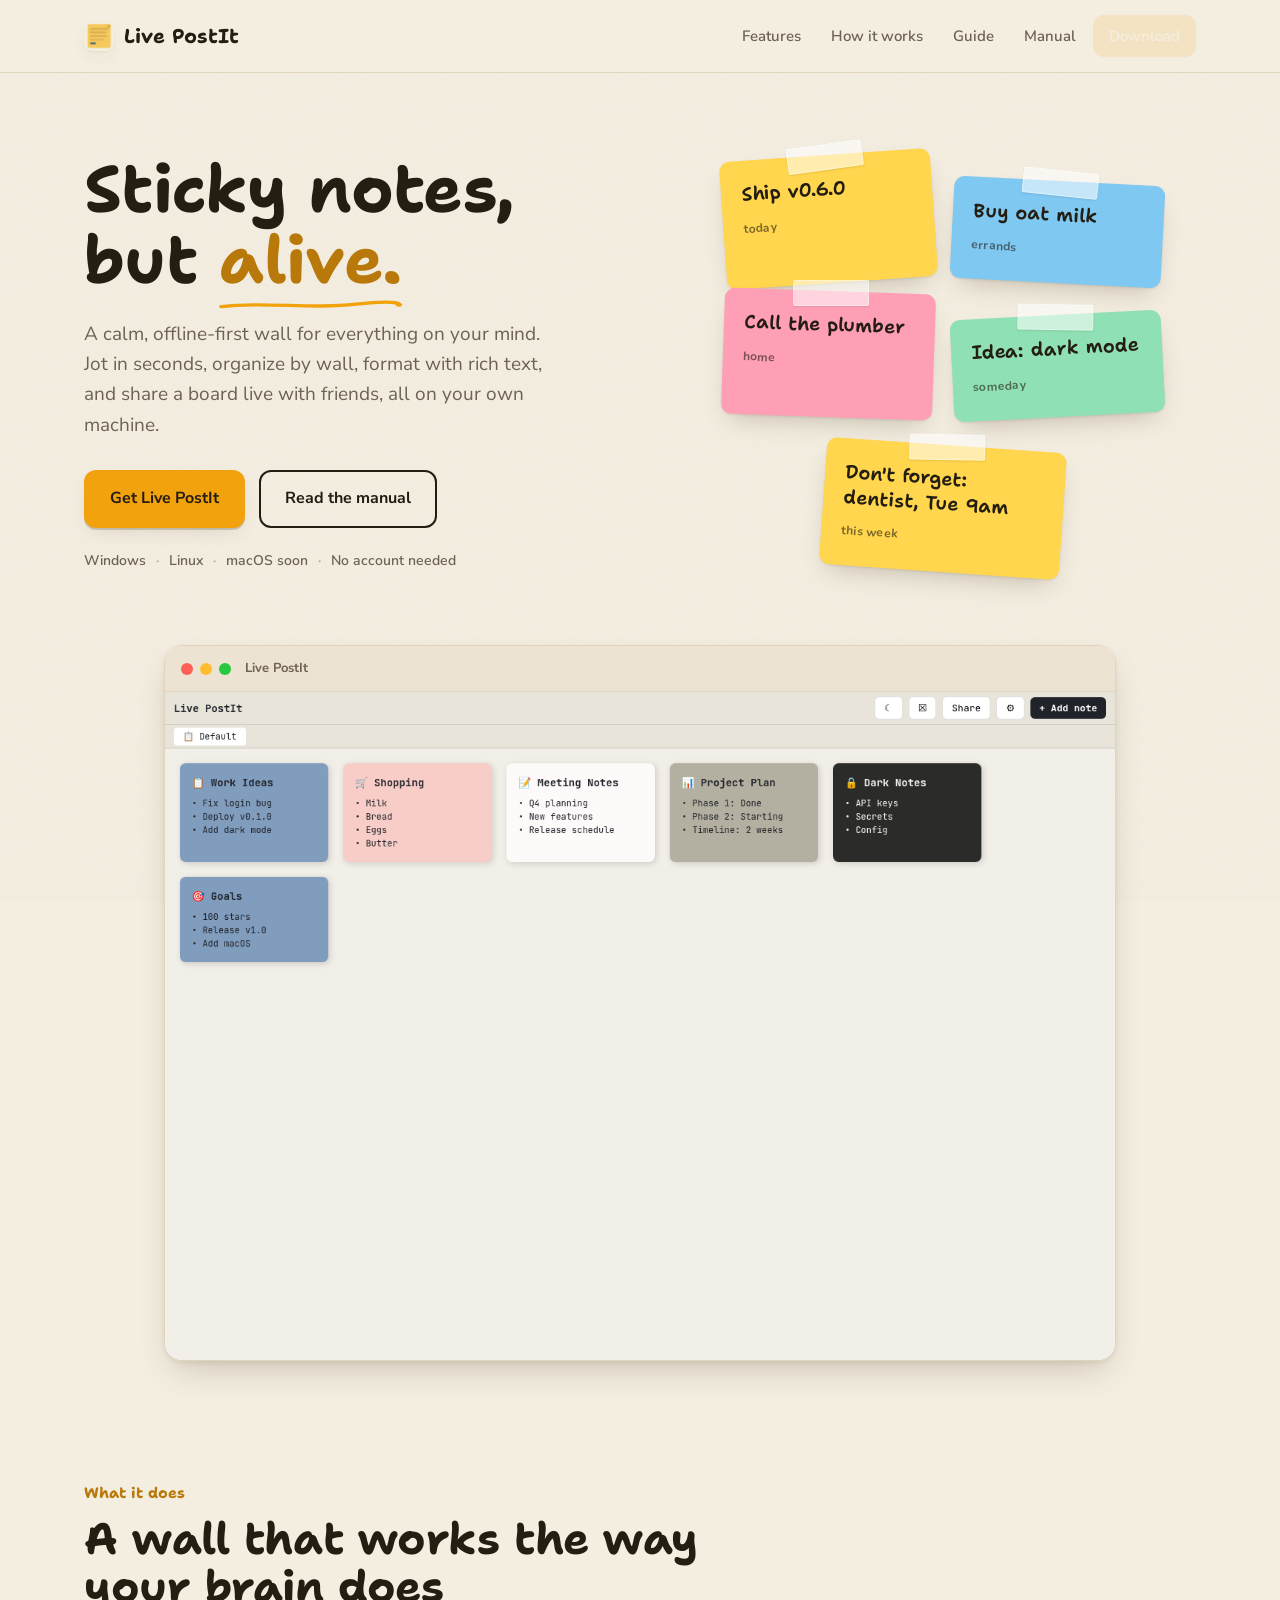
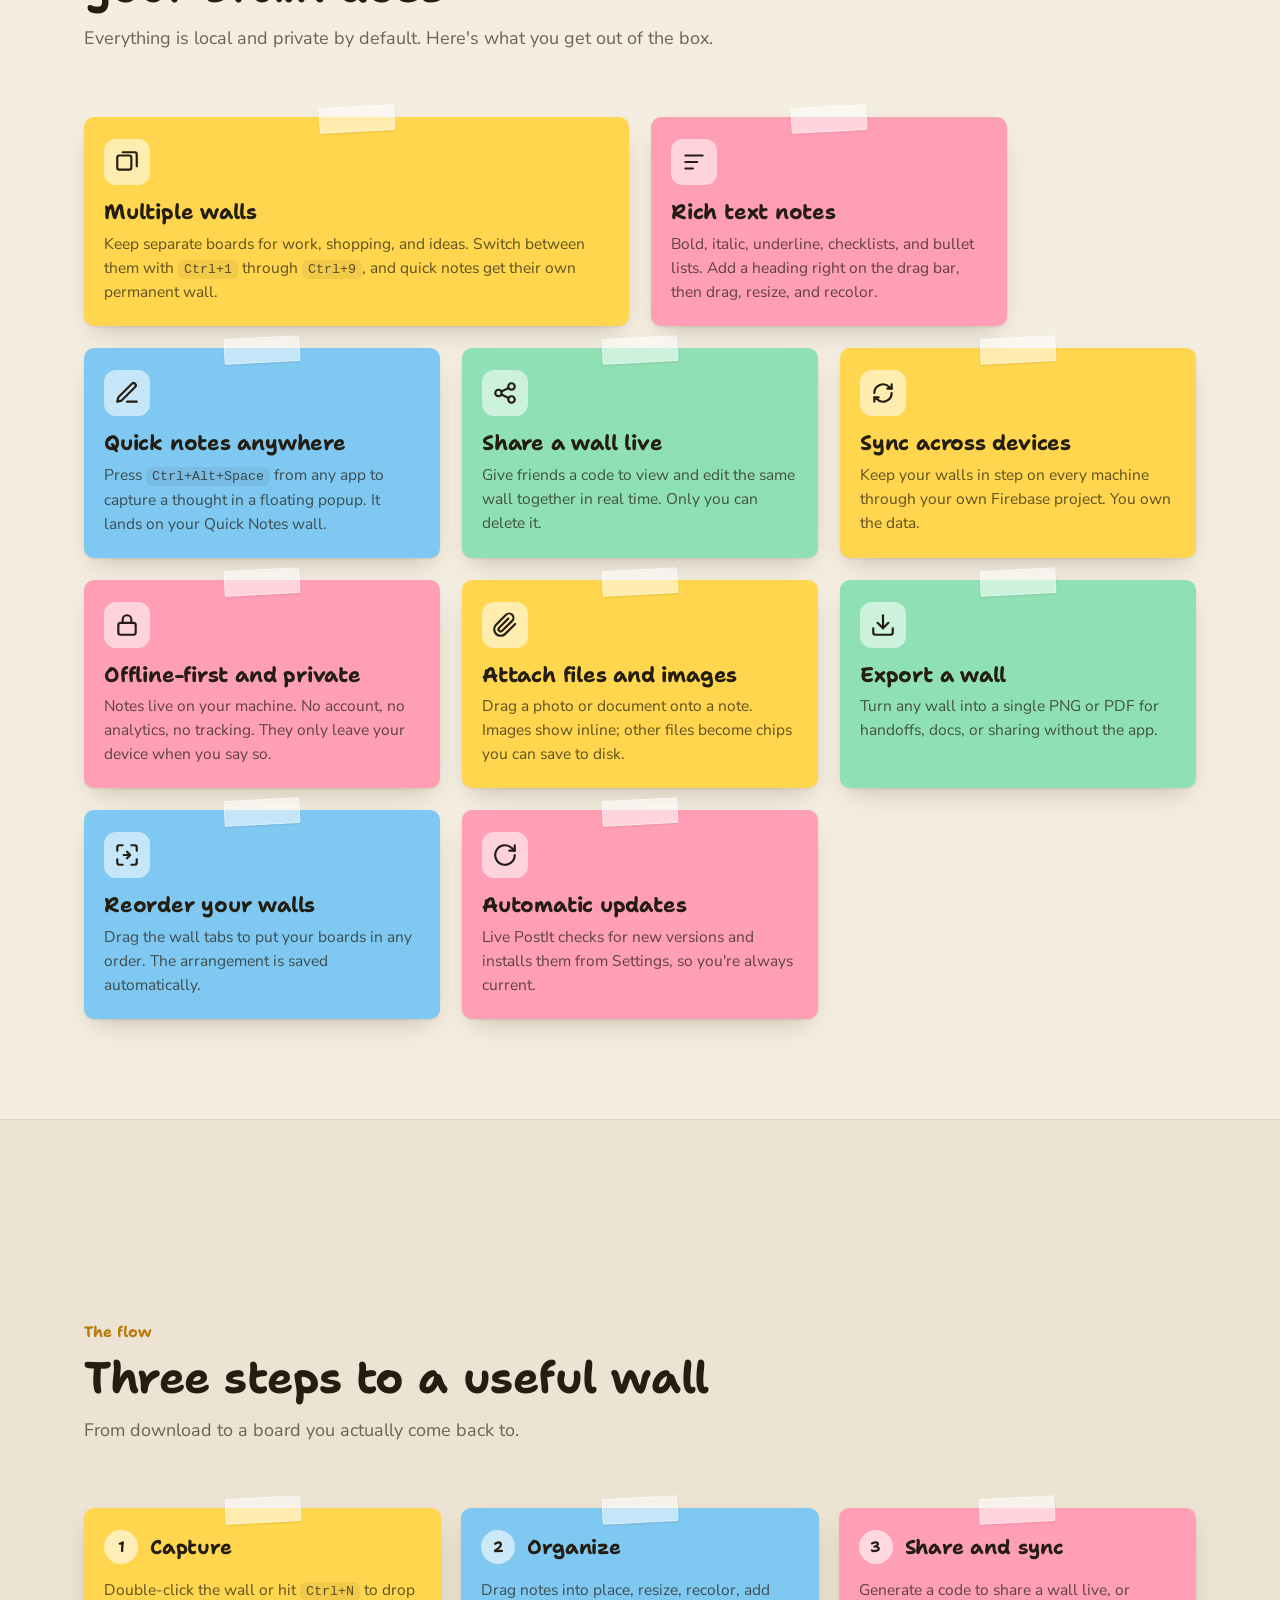
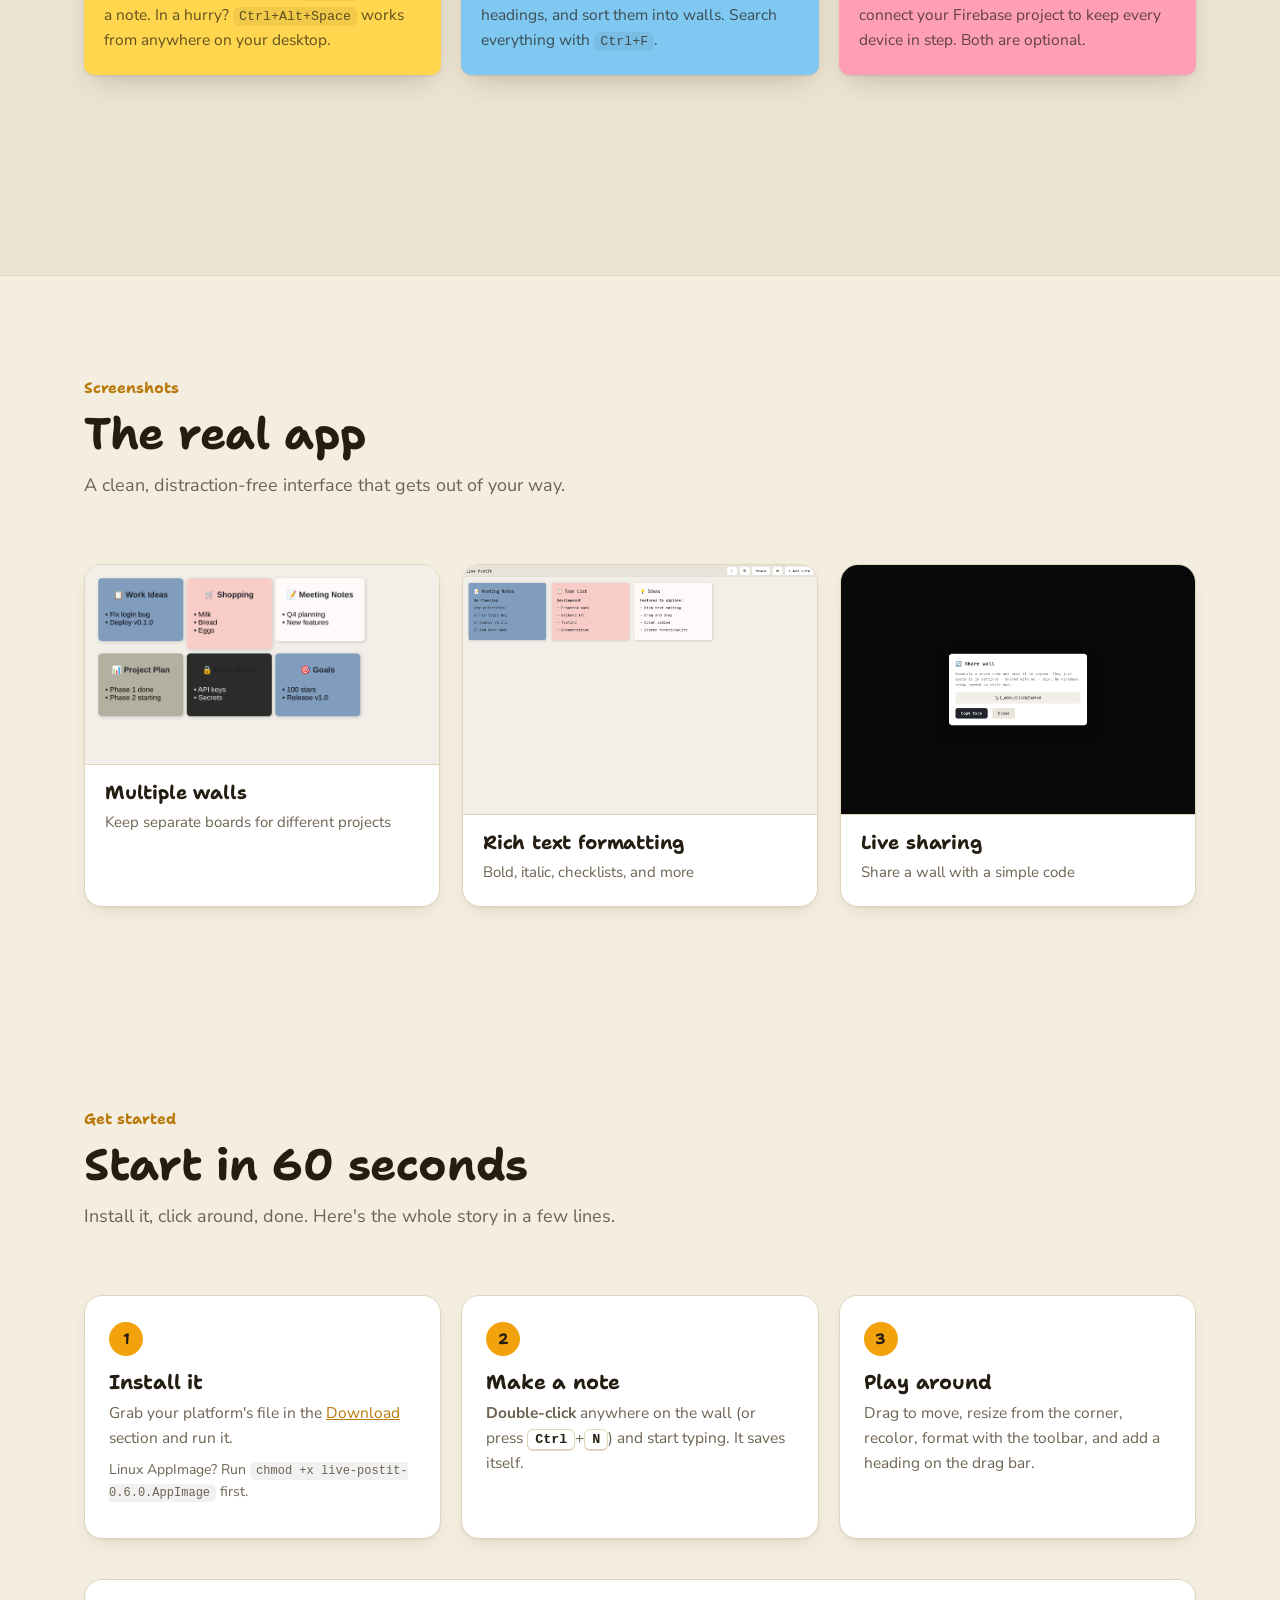
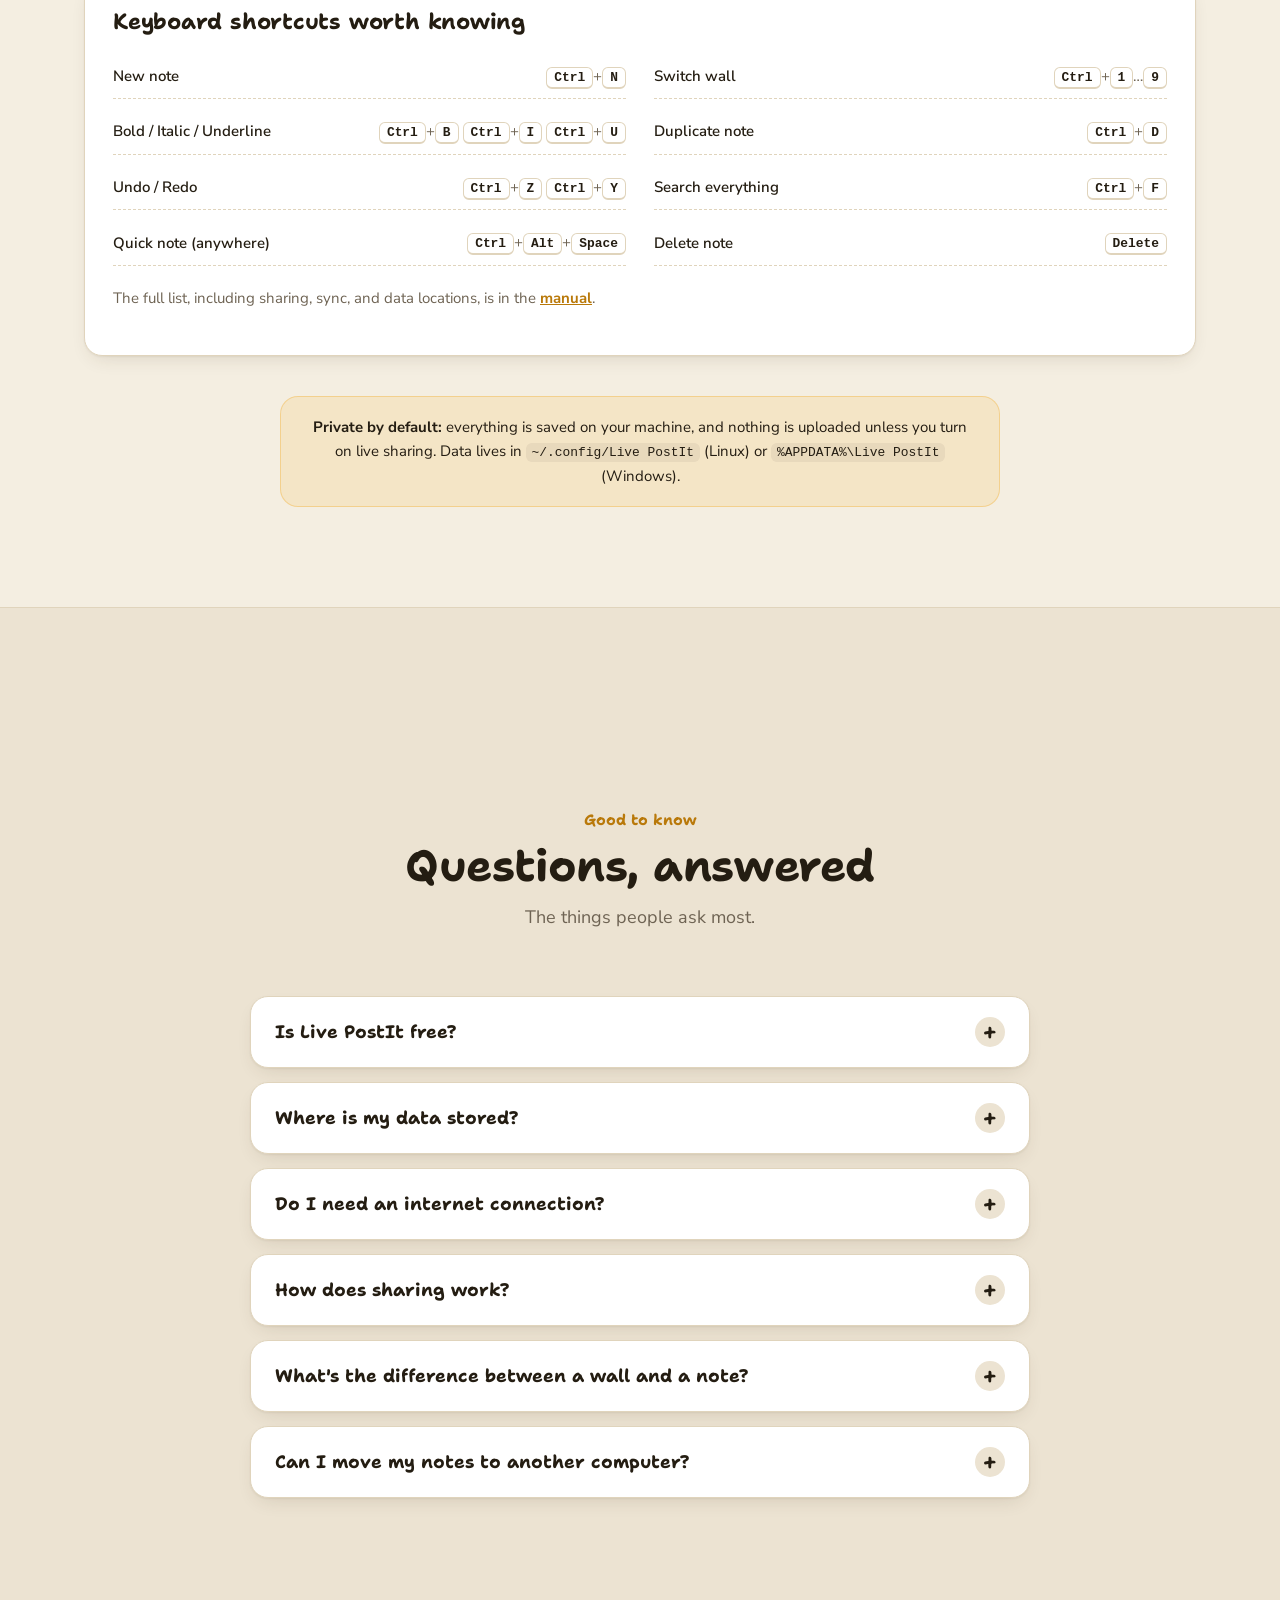
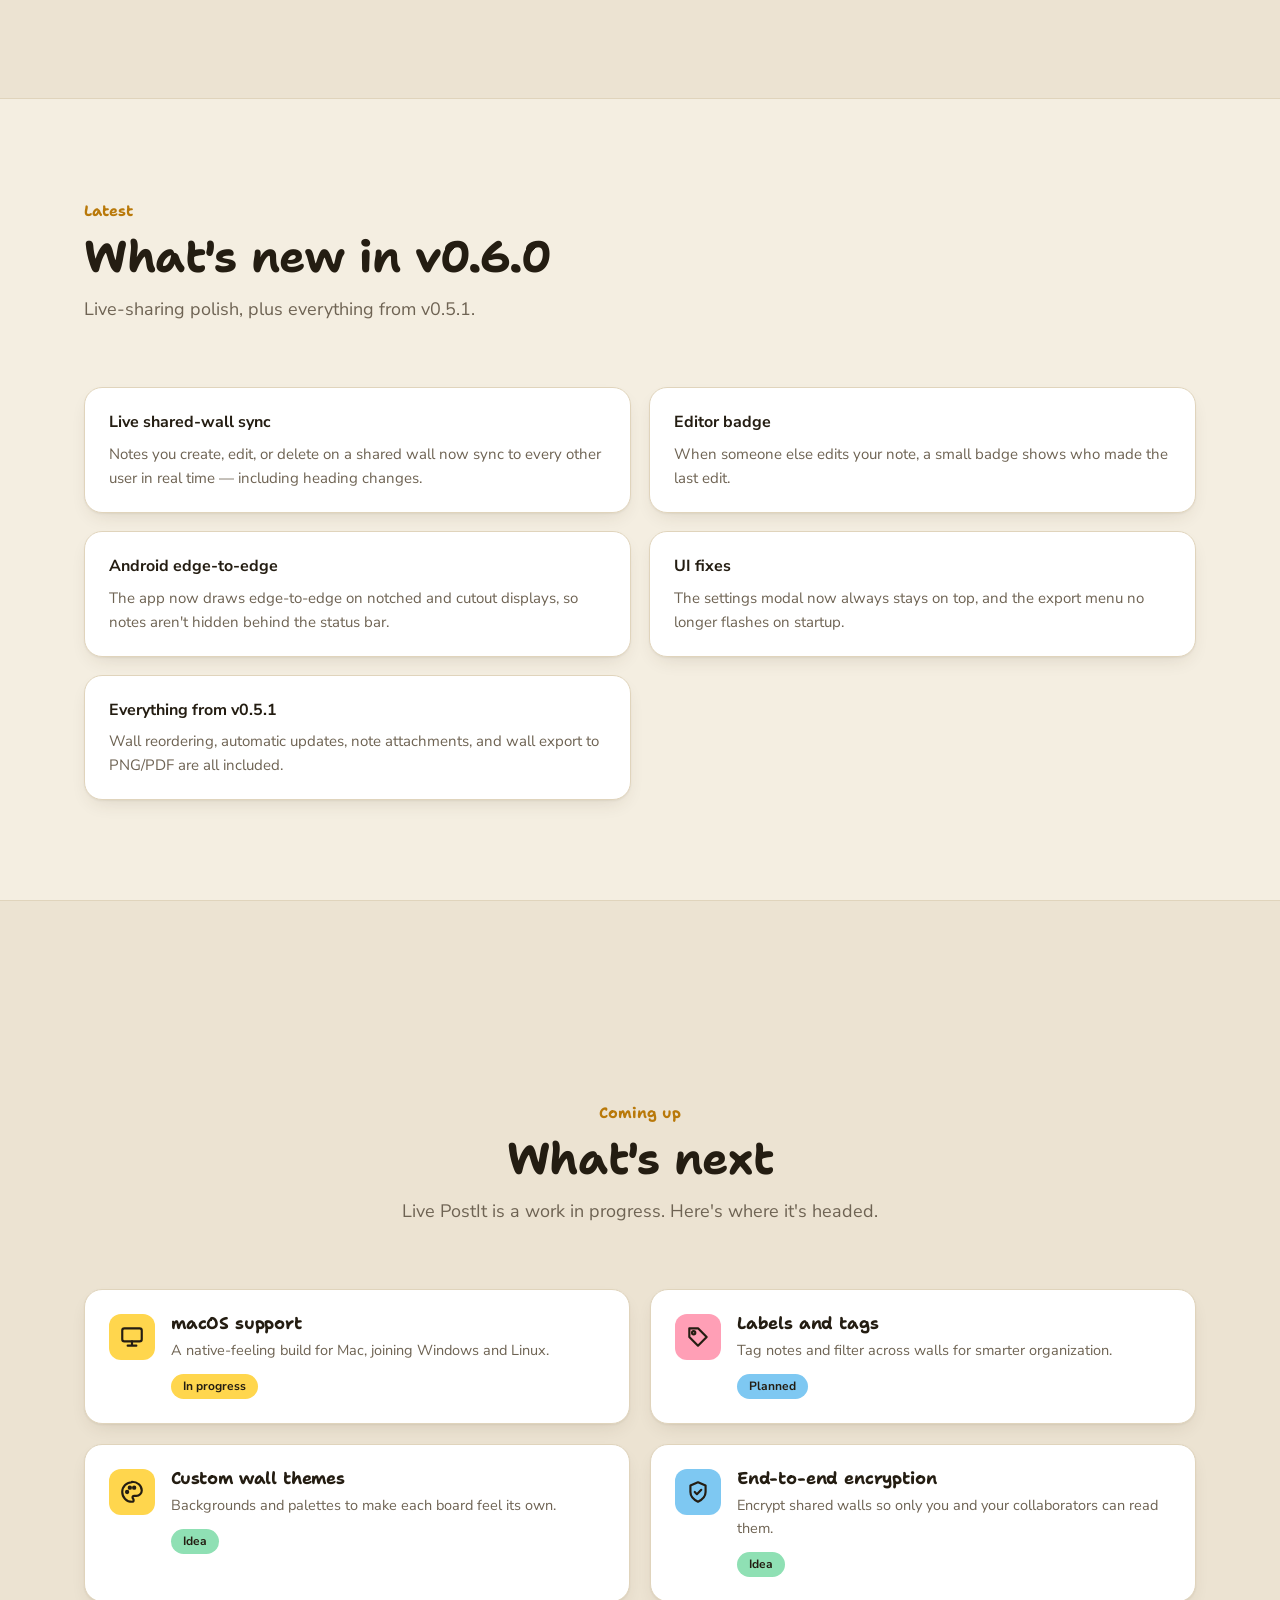
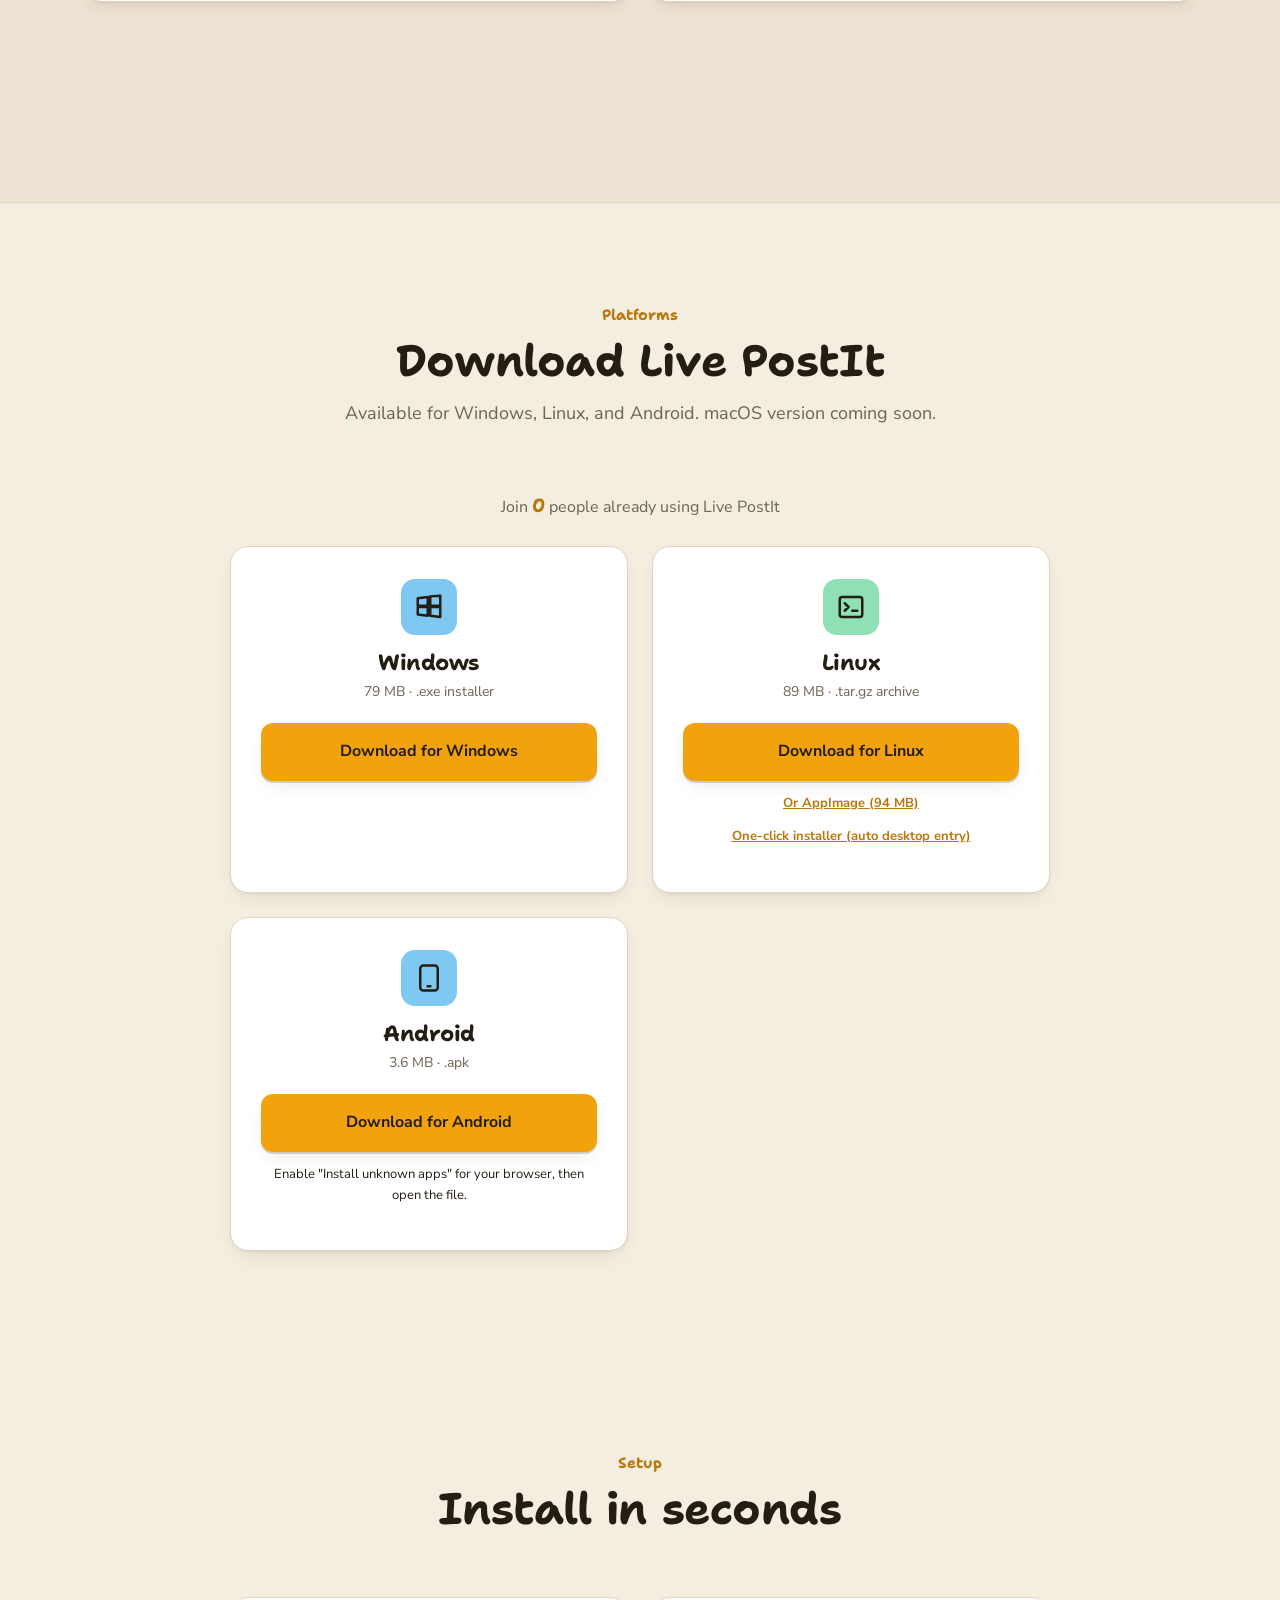
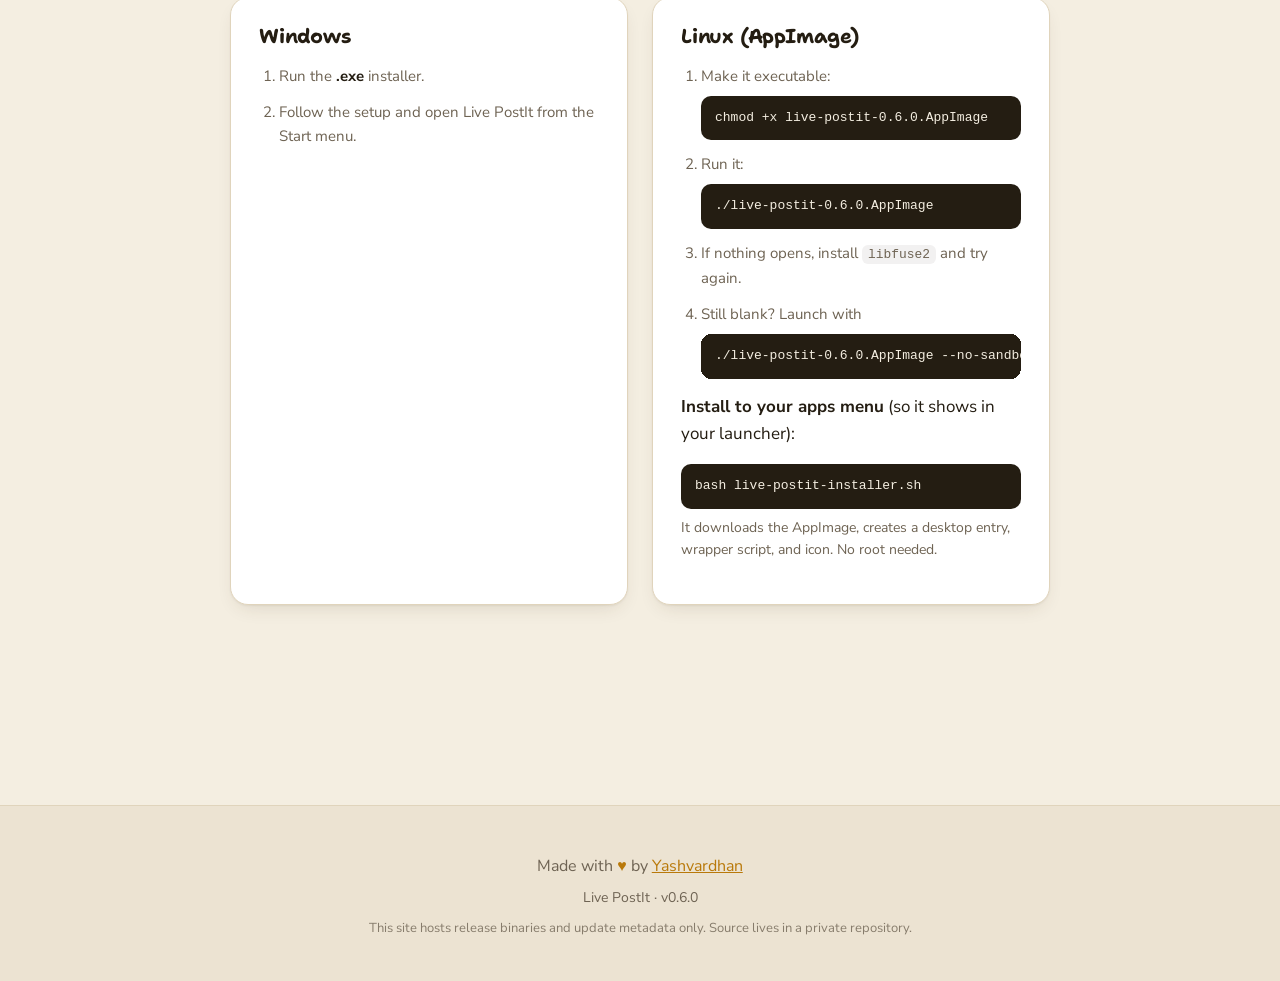
==== index.html @ 37ba5a22 "Bump version to v0.6.0 - Rebuild all platform binaries with version 0.6.0 - Rename binaries from 0.5" ====
<!DOCTYPE html>
<html lang="en">
  <head>
    <meta charset="UTF-8" />
    <script>document.documentElement.classList.add('js');</script>
    <meta name="viewport" content="width=device-width, initial-scale=1.0" />
    <title>Live PostIt: Sticky notes for your desktop</title>
    <meta name="description" content="Live PostIt is a calm, offline-first sticky-note wall for your desktop. Create walls, pin hand-written notes, share a board live with friends, and keep every device in sync." />
    <link rel="icon" type="image/png" href="assets/icon.png" />
    <link rel="preconnect" href="https://fonts.googleapis.com" />
    <link rel="preconnect" href="https://fonts.gstatic.com" crossorigin />
    <link href="https://fonts.googleapis.com/css2?family=Shantell+Sans:wght@500;600;700;800&family=Nunito+Sans:opsz,wght@6..12,400;6..12,600;6..12,700;6..12,800&display=swap" rel="stylesheet" />
    <link rel="stylesheet" href="styles.css?v=20261028" />
  </head>
  <body>

    <header class="nav">
      <div class="nav-inner">
        <a href="index.html" class="brand">
          <img src="assets/icon.png" alt="Live PostIt icon" class="brand-logo" />
          <span>Live PostIt</span>
        </a>
        <nav class="nav-links" aria-label="Primary">
          <a href="#features">Features</a>
          <a href="#how">How it works</a>
          <a href="#guide">Guide</a>
          <a href="manual.html">Manual</a>
          <a href="#download" class="nav-cta">Download</a>
        </nav>
      </div>
    </header>

    <main>
      <section class="hero">
        <div class="hero-copy">
          <h1>Sticky notes,<br />but <span class="word-alive">alive.</span></h1>
          <p class="tagline">
            A calm, offline-first wall for everything on your mind. Jot in seconds, organize by
            wall, format with rich text, and share a board live with friends, all on your own machine.
          </p>
          <div class="hero-actions">
            <a href="#download" class="btn primary">Get Live PostIt</a>
            <a href="manual.html" class="btn ghost">Read the manual</a>
          </div>
          <div class="hero-meta">
            <span>Windows</span>
            <span class="dot">&middot;</span>
            <span>Linux</span>
            <span class="dot">&middot;</span>
            <span>macOS soon</span>
            <span class="dot">&middot;</span>
            <span>No account needed</span>
          </div>
        </div>

        <div class="hero-wall" aria-hidden="true">
          <div class="note sun">
            <div class="note-text">Ship v0.6.0</div>
            <span class="note-tag">today</span>
          </div>
          <div class="note sky">
            <div class="note-text">Buy oat milk</div>
            <span class="note-tag">errands</span>
          </div>
          <div class="note rose">
            <div class="note-text">Call the plumber</div>
            <span class="note-tag">home</span>
          </div>
          <div class="note mint">
            <div class="note-text">Idea: dark mode</div>
            <span class="note-tag">someday</span>
          </div>
          <div class="note sun">
            <div class="note-text">Don't forget: dentist, Tue 9am</div>
            <span class="note-tag">this week</span>
          </div>
        </div>
      </section>

      <section class="app-preview">
        <div class="app-window reveal">
          <div class="app-titlebar">
            <div class="app-dots">
              <span class="dot red"></span>
              <span class="dot yellow"></span>
              <span class="dot green"></span>
            </div>
            <span class="app-title">Live PostIt</span>
          </div>
          <img src="assets/screenshots/screenshot-wall.png" alt="Live PostIt app window with a wall of notes" class="app-screenshot" />
        </div>
      </section>

      <section id="features" class="section">
        <div class="section-head reveal">
          <span class="eyebrow">What it does</span>
          <h2>A wall that works the way your brain does</h2>
          <p>Everything is local and private by default. Here's what you get out of the box.</p>
        </div>
        <div class="features-mosaic">
          <div class="note sun feature-note wide reveal">
            <div class="fn-icon">
              <svg viewBox="0 0 24 24" fill="none" stroke="currentColor" stroke-linecap="round" stroke-linejoin="round"><rect x="3" y="6" width="13" height="13" rx="2"/><path d="M8 3h11a2 2 0 0 1 2 2v11"/></svg>
            </div>
            <h3>Multiple walls</h3>
            <p>Keep separate boards for work, shopping, and ideas. Switch between them with <code>Ctrl+1</code> through <code>Ctrl+9</code>, and quick notes get their own permanent wall.</p>
          </div>
          <div class="note rose feature-note reveal">
            <div class="fn-icon">
              <svg viewBox="0 0 24 24" fill="none" stroke="currentColor" stroke-linecap="round" stroke-linejoin="round"><path d="M4 6h16M4 12h11M4 18h7"/></svg>
            </div>
            <h3>Rich text notes</h3>
            <p>Bold, italic, underline, checklists, and bullet lists. Add a heading right on the drag bar, then drag, resize, and recolor.</p>
          </div>
          <div class="note sky feature-note reveal">
            <div class="fn-icon">
              <svg viewBox="0 0 24 24" fill="none" stroke="currentColor" stroke-linecap="round" stroke-linejoin="round"><path d="M12 20h9"/><path d="M16.5 3.5a2.1 2.1 0 0 1 3 3L7 19l-4 1 1-4Z"/></svg>
            </div>
            <h3>Quick notes anywhere</h3>
            <p>Press <code>Ctrl+Alt+Space</code> from any app to capture a thought in a floating popup. It lands on your Quick Notes wall.</p>
          </div>
          <div class="note mint feature-note reveal">
            <div class="fn-icon">
              <svg viewBox="0 0 24 24" fill="none" stroke="currentColor" stroke-linecap="round" stroke-linejoin="round"><circle cx="6" cy="12" r="3"/><circle cx="18" cy="6" r="3"/><circle cx="18" cy="18" r="3"/><path d="M8.6 10.6 15.4 7.4M8.6 13.4 15.4 16.6"/></svg>
            </div>
            <h3>Share a wall live</h3>
            <p>Give friends a code to view and edit the same wall together in real time. Only you can delete it.</p>
          </div>
          <div class="note sun feature-note reveal">
            <div class="fn-icon">
              <svg viewBox="0 0 24 24" fill="none" stroke="currentColor" stroke-linecap="round" stroke-linejoin="round"><path d="M4 12a8 8 0 0 1 13.7-5.6L20 8"/><path d="M20 4v4h-4"/><path d="M20 12a8 8 0 0 1-13.7 5.6L4 16"/><path d="M4 20v-4h4"/></svg>
            </div>
            <h3>Sync across devices</h3>
            <p>Keep your walls in step on every machine through your own Firebase project. You own the data.</p>
          </div>
          <div class="note rose feature-note reveal">
            <div class="fn-icon">
              <svg viewBox="0 0 24 24" fill="none" stroke="currentColor" stroke-linecap="round" stroke-linejoin="round"><rect x="4" y="10" width="16" height="11" rx="2"/><path d="M8 10V7a4 4 0 0 1 8 0v3"/></svg>
            </div>
            <h3>Offline-first and private</h3>
            <p>Notes live on your machine. No account, no analytics, no tracking. They only leave your device when you say so.</p>
          </div>
          <div class="note sun feature-note reveal">
            <div class="fn-icon">
              <svg viewBox="0 0 24 24" fill="none" stroke="currentColor" stroke-linecap="round" stroke-linejoin="round"><path d="M21.4 11.05 12.25 20.2a6 6 0 0 1-8.49-8.49l9.19-9.19a4 4 0 0 1 5.66 5.66l-9.2 9.19a2 2 0 0 1-2.83-2.83l8.49-8.48"/></svg>
            </div>
            <h3>Attach files and images</h3>
            <p>Drag a photo or document onto a note. Images show inline; other files become chips you can save to disk.</p>
          </div>
          <div class="note mint feature-note reveal">
            <div class="fn-icon">
              <svg viewBox="0 0 24 24" fill="none" stroke="currentColor" stroke-linecap="round" stroke-linejoin="round"><path d="M21 15v4a2 2 0 0 1-2 2H5a2 2 0 0 1-2-2v-4"/><path d="M7 10l5 5 5-5"/><path d="M12 15V3"/></svg>
            </div>
            <h3>Export a wall</h3>
            <p>Turn any wall into a single PNG or PDF for handoffs, docs, or sharing without the app.</p>
          </div>
          <div class="note sky feature-note reveal">
            <div class="fn-icon">
              <svg viewBox="0 0 24 24" fill="none" stroke="currentColor" stroke-linecap="round" stroke-linejoin="round"><path d="M8 3H5a2 2 0 0 0-2 2v3"/><path d="M16 3h3a2 2 0 0 1 2 2v3"/><path d="M8 21H5a2 2 0 0 1-2-2v-3"/><path d="M16 21h3a2 2 0 0 0 2-2v-3"/><path d="M9 12h6M12 9l3 3-3 3"/></svg>
            </div>
            <h3>Reorder your walls</h3>
            <p>Drag the wall tabs to put your boards in any order. The arrangement is saved automatically.</p>
          </div>
          <div class="note rose feature-note reveal">
            <div class="fn-icon">
              <svg viewBox="0 0 24 24" fill="none" stroke="currentColor" stroke-linecap="round" stroke-linejoin="round"><path d="M21 12a9 9 0 1 1-3-6.7L21 8"/><path d="M21 3v5h-5"/></svg>
            </div>
            <h3>Automatic updates</h3>
            <p>Live PostIt checks for new versions and installs them from Settings, so you're always current.</p>
          </div>
        </div>
      </section>

      <section id="how" class="section alt">
        <div class="section-inner">
          <div class="section-head reveal">
            <span class="eyebrow">The flow</span>
            <h2>Three steps to a useful wall</h2>
            <p>From download to a board you actually come back to.</p>
          </div>
          <div class="how-flow">
            <div class="note sun how-step reveal">
              <div class="step-top">
                <span class="step-num">1</span>
                <h3>Capture</h3>
              </div>
              <p>Double-click the wall or hit <code>Ctrl+N</code> to drop a note. In a hurry? <code>Ctrl+Alt+Space</code> works from anywhere on your desktop.</p>
            </div>
            <div class="note sky how-step reveal">
              <div class="step-top">
                <span class="step-num">2</span>
                <h3>Organize</h3>
              </div>
              <p>Drag notes into place, resize, recolor, add headings, and sort them into walls. Search everything with <code>Ctrl+F</code>.</p>
            </div>
            <div class="note rose how-step reveal">
              <div class="step-top">
                <span class="step-num">3</span>
                <h3>Share and sync</h3>
              </div>
              <p>Generate a code to share a wall live, or connect your Firebase project to keep every device in step. Both are optional.</p>
            </div>
          </div>
        </div>
      </section>

      <section id="screenshots" class="section">
        <div class="section-head reveal">
          <span class="eyebrow">Screenshots</span>
          <h2>The real app</h2>
          <p>A clean, distraction-free interface that gets out of your way.</p>
        </div>
        <div class="screenshots-grid">
          <div class="shot-card reveal">
            <img src="assets/screenshots/screenshot-multi.png" alt="Live PostIt wall with multiple notes" />
            <div class="shot-info">
              <h3>Multiple walls</h3>
              <p>Keep separate boards for different projects</p>
            </div>
          </div>
          <div class="shot-card reveal">
            <img src="assets/screenshots/screenshot-notes.png" alt="Live PostIt rich text notes" />
            <div class="shot-info">
              <h3>Rich text formatting</h3>
              <p>Bold, italic, checklists, and more</p>
            </div>
          </div>
          <div class="shot-card reveal">
            <img src="assets/screenshots/screenshot-share.png" alt="Live PostIt live sharing" />
            <div class="shot-info">
              <h3>Live sharing</h3>
              <p>Share a wall with a simple code</p>
            </div>
          </div>
        </div>
      </section>

      <section id="guide" class="section">
        <div class="section-head reveal">
          <span class="eyebrow">Get started</span>
          <h2>Start in 60 seconds</h2>
          <p>Install it, click around, done. Here's the whole story in a few lines.</p>
        </div>
        <div class="guide-steps">
          <div class="guide-step reveal">
            <div class="guide-num">1</div>
            <h3>Install it</h3>
            <p>Grab your platform's file in the <a href="#download">Download</a> section and run it.</p>
            <p class="guide-tip">Linux AppImage? Run <code>chmod +x live-postit-0.6.0.AppImage</code> first.</p>
          </div>
          <div class="guide-step reveal">
            <div class="guide-num">2</div>
            <h3>Make a note</h3>
            <p><strong>Double-click</strong> anywhere on the wall (or press <kbd>Ctrl</kbd>+<kbd>N</kbd>) and start typing. It saves itself.</p>
          </div>
          <div class="guide-step reveal">
            <div class="guide-num">3</div>
            <h3>Play around</h3>
            <p>Drag to move, resize from the corner, recolor, format with the toolbar, and add a heading on the drag bar.</p>
          </div>
        </div>
        <div class="guide-card reveal">
          <h3>Keyboard shortcuts worth knowing</h3>
          <div class="shortcuts-grid">
            <div class="shortcut"><span>New note</span><span><kbd>Ctrl</kbd>+<kbd>N</kbd></span></div>
            <div class="shortcut"><span>Switch wall</span><span><kbd>Ctrl</kbd>+<kbd>1</kbd>&hellip;<kbd>9</kbd></span></div>
            <div class="shortcut"><span>Bold / Italic / Underline</span><span><kbd>Ctrl</kbd>+<kbd>B</kbd> <kbd>Ctrl</kbd>+<kbd>I</kbd> <kbd>Ctrl</kbd>+<kbd>U</kbd></span></div>
            <div class="shortcut"><span>Duplicate note</span><span><kbd>Ctrl</kbd>+<kbd>D</kbd></span></div>
            <div class="shortcut"><span>Undo / Redo</span><span><kbd>Ctrl</kbd>+<kbd>Z</kbd> <kbd>Ctrl</kbd>+<kbd>Y</kbd></span></div>
            <div class="shortcut"><span>Search everything</span><span><kbd>Ctrl</kbd>+<kbd>F</kbd></span></div>
            <div class="shortcut"><span>Quick note (anywhere)</span><span><kbd>Ctrl</kbd>+<kbd>Alt</kbd>+<kbd>Space</kbd></span></div>
            <div class="shortcut"><span>Delete note</span><span><kbd>Delete</kbd></span></div>
          </div>
          <p class="guide-more">The full list, including sharing, sync, and data locations, is in the <a href="manual.html">manual</a>.</p>
        </div>
        <p class="guide-note">
          <strong>Private by default:</strong> everything is saved on your machine, and nothing is
          uploaded unless you turn on live sharing. Data lives in
          <code>~/.config/Live PostIt</code> (Linux) or <code>%APPDATA%\Live PostIt</code> (Windows).
        </p>
      </section>

      <section class="section alt">
        <div class="section-inner">
          <div class="section-head center reveal">
            <span class="eyebrow">Good to know</span>
            <h2>Questions, answered</h2>
            <p>The things people ask most.</p>
          </div>
          <div class="faq-list">
            <div class="faq-item reveal">
              <button class="faq-q" aria-expanded="false">Is Live PostIt free?<span class="faq-icon">+</span></button>
              <div class="faq-a"><div class="faq-a-inner">Yes, completely free. No account, no subscription, no ads, no tracking. It's a single download you run on your own machine.</div></div>
            </div>
            <div class="faq-item reveal">
              <button class="faq-q" aria-expanded="false">Where is my data stored?<span class="faq-icon">+</span></button>
              <div class="faq-a"><div class="faq-a-inner">On your computer, in <code>~/.config/Live PostIt</code> (Linux) or <code>%APPDATA%\Live PostIt</code> (Windows). The app also keeps 30 rolling backups automatically, and you can export everything to a JSON file anytime.</div></div>
            </div>
            <div class="faq-item reveal">
              <button class="faq-q" aria-expanded="false">Do I need an internet connection?<span class="faq-icon">+</span></button>
              <div class="faq-a"><div class="faq-a-inner">No. Live PostIt is offline-first and works fully without a connection. You only need the internet if you enable live sharing or cross-device sync, both of which are optional.</div></div>
            </div>
            <div class="faq-item reveal">
              <button class="faq-q" aria-expanded="false">How does sharing work?<span class="faq-icon">+</span></button>
              <div class="faq-a"><div class="faq-a-inner">You generate a share code for a wall and send it to a friend. They enter the code to join and edit it live. Sharing runs over your own Firebase project, so you control where the data lives. Only the wall owner can delete it.</div></div>
            </div>
            <div class="faq-item reveal">
              <button class="faq-q" aria-expanded="false">What's the difference between a wall and a note?<span class="faq-icon">+</span></button>
              <div class="faq-a"><div class="faq-a-inner">A wall is a board that holds many notes, like one project or topic. Notes are the individual sticky notes you write, move, and format. You can have as many walls as you like.</div></div>
            </div>
            <div class="faq-item reveal">
              <button class="faq-q" aria-expanded="false">Can I move my notes to another computer?<span class="faq-icon">+</span></button>
              <div class="faq-a"><div class="faq-a-inner">Yes. Use <strong>Export</strong> to save all your walls to a JSON file, then <strong>Import</strong> it on the other machine. Or enable sync with your Firebase project and your walls follow you everywhere.</div></div>
            </div>
          </div>
        </div>
      </section>

      <section class="section">
        <div class="section-head reveal">
          <span class="eyebrow">Latest</span>
          <h2>What's new in v0.6.0</h2>
          <p>Live-sharing polish, plus everything from v0.5.1.</p>
        </div>
        <ul class="changelog-list">
          <li class="reveal"><strong>Live shared-wall sync</strong>Notes you create, edit, or delete on a shared wall now sync to every other user in real time — including heading changes.</li>
          <li class="reveal"><strong>Editor badge</strong>When someone else edits your note, a small badge shows who made the last edit.</li>
          <li class="reveal"><strong>Android edge-to-edge</strong>The app now draws edge-to-edge on notched and cutout displays, so notes aren't hidden behind the status bar.</li>
          <li class="reveal"><strong>UI fixes</strong>The settings modal now always stays on top, and the export menu no longer flashes on startup.</li>
          <li class="reveal"><strong>Everything from v0.5.1</strong>Wall reordering, automatic updates, note attachments, and wall export to PNG/PDF are all included.</li>
        </ul>
      </section>

      <section id="roadmap" class="section alt">
        <div class="section-inner">
          <div class="section-head center reveal">
            <span class="eyebrow">Coming up</span>
            <h2>What's next</h2>
            <p>Live PostIt is a work in progress. Here's where it's headed.</p>
          </div>
          <div class="roadmap-list">
            <div class="roadmap-item reveal">
              <div class="rm-icon" style="background: var(--note-sun);">
                <svg viewBox="0 0 24 24" fill="none" stroke="currentColor" stroke-linecap="round" stroke-linejoin="round"><rect x="3" y="4" width="18" height="12" rx="2"/><path d="M8 20h8M12 16v4"/></svg>
              </div>
              <div>
                <h3>macOS support</h3>
                <p>A native-feeling build for Mac, joining Windows and Linux.</p>
                <span class="rm-tag progress">In progress</span>
              </div>
            </div>
            <div class="roadmap-item reveal">
              <div class="rm-icon" style="background: var(--note-rose);">
                <svg viewBox="0 0 24 24" fill="none" stroke="currentColor" stroke-linecap="round" stroke-linejoin="round"><path d="M20 12 12 20l-8-8V4h8Z"/><circle cx="8" cy="8" r="1.5"/></svg>
              </div>
              <div>
                <h3>Labels and tags</h3>
                <p>Tag notes and filter across walls for smarter organization.</p>
                <span class="rm-tag planned">Planned</span>
              </div>
            </div>
            <div class="roadmap-item reveal">
              <div class="rm-icon" style="background: var(--note-sun);">
                <svg viewBox="0 0 24 24" fill="none" stroke="currentColor" stroke-linecap="round" stroke-linejoin="round"><path d="M12 3a9 9 0 1 0 0 18c1 0 1.5-.8 1.5-1.5 0-1.2-1-1.5-1-2.5 0-.8.7-1.5 1.5-1.5H16a5 5 0 0 0 5-5c0-4.4-4-8-9-8Z"/><circle cx="7.5" cy="12" r="1"/><circle cx="10" cy="8" r="1"/><circle cx="14" cy="8" r="1"/></svg>
              </div>
              <div>
                <h3>Custom wall themes</h3>
                <p>Backgrounds and palettes to make each board feel its own.</p>
                <span class="rm-tag idea">Idea</span>
              </div>
            </div>
            <div class="roadmap-item reveal">
              <div class="rm-icon" style="background: var(--note-sky);">
                <svg viewBox="0 0 24 24" fill="none" stroke="currentColor" stroke-linecap="round" stroke-linejoin="round"><path d="M12 3 5 6v6c0 4 3 7 7 9 4-2 7-5 7-9V6Z"/><path d="m9 12 2 2 4-4"/></svg>
              </div>
              <div>
                <h3>End-to-end encryption</h3>
                <p>Encrypt shared walls so only you and your collaborators can read them.</p>
                <span class="rm-tag idea">Idea</span>
              </div>
            </div>
          </div>
        </div>
      </section>

      <section id="download" class="section">
        <div class="section-head center reveal">
          <span class="eyebrow">Platforms</span>
          <h2>Download Live PostIt</h2>
          <p>Available for Windows, Linux, and Android. macOS version coming soon.</p>
        </div>
        <p class="download-count reveal">
          Join <strong><span id="download-count">0</span></strong> people already using Live PostIt
        </p>
        <div class="download-cards">
          <div class="download-card reveal">
            <div class="dl-icon" style="background: var(--note-sky);">
              <svg viewBox="0 0 24 24" fill="none" stroke="currentColor" stroke-linecap="round" stroke-linejoin="round"><path d="M3 5l8-1v7H3ZM13 3.5 21 3v8h-8ZM3 12h8v7l-8-1ZM13 12h8v8l-8-1Z"/></svg>
            </div>
            <h3>Windows</h3>
            <p class="dl-size">79 MB &middot; .exe installer</p>
            <a href="assets/live-postit-Setup-0.6.0.exe" class="btn primary">Download for Windows</a>
          </div>
          <div class="download-card reveal">
            <div class="dl-icon" style="background: var(--note-mint);">
              <svg viewBox="0 0 24 24" fill="none" stroke="currentColor" stroke-linecap="round" stroke-linejoin="round"><rect x="3" y="4" width="18" height="16" rx="2"/><path d="m7 9 3 3-3 3M13 15h4"/></svg>
            </div>
            <h3>Linux</h3>
            <p class="dl-size">89 MB &middot; .tar.gz archive</p>
            <a href="assets/live-postit-0.6.0.tar.gz" class="btn primary">Download for Linux</a>
            <p class="dl-alt"><a href="assets/live-postit-0.6.0.AppImage">Or AppImage (94 MB)</a></p>
            <p class="dl-alt"><a href="assets/live-postit-installer.sh">One-click installer (auto desktop entry)</a></p>
          </div>
          <div class="download-card reveal">
            <div class="dl-icon" style="background: var(--note-sky);">
              <svg viewBox="0 0 24 24" fill="none" stroke="currentColor" stroke-linecap="round" stroke-linejoin="round"><rect x="5" y="2" width="14" height="20" rx="2.5"/><path d="M11 18.5h2"/></svg>
            </div>
            <h3>Android</h3>
            <p class="dl-size">3.6 MB &middot; .apk</p>
            <a href="assets/live-postit-0.6.0.apk" class="btn primary">Download for Android</a>
            <p class="dl-alt">Enable "Install unknown apps" for your browser, then open the file.</p>
          </div>
        </div>
      </section>

      <section class="section">
        <div class="section-head center reveal">
          <span class="eyebrow">Setup</span>
          <h2>Install in seconds</h2>
        </div>
        <div class="install-cols">
          <div class="reveal">
            <h3>Windows</h3>
            <ol>
              <li>Run the <strong>.exe</strong> installer.</li>
              <li>Follow the setup and open Live PostIt from the Start menu.</li>
            </ol>
          </div>
          <div class="reveal">
            <h3>Linux (AppImage)</h3>
            <ol>
              <li>Make it executable:
                <pre>chmod +x live-postit-0.6.0.AppImage</pre>
              </li>
              <li>Run it:
                <pre>./live-postit-0.6.0.AppImage</pre>
              </li>
              <li>If nothing opens, install <code>libfuse2</code> and try again.</li>
              <li>Still blank? Launch with
                <pre>./live-postit-0.6.0.AppImage --no-sandbox --disable-gpu</pre>
              </li>
            </ol>
            <p style="margin-top:14px;"><strong>Install to your apps menu</strong> (so it shows in your launcher):</p>
            <pre>bash live-postit-installer.sh</pre>
            <p style="font-size:14px; color: var(--ink-soft);">It downloads the AppImage, creates a desktop entry, wrapper script, and icon. No root needed.</p>
          </div>
        </div>
      </section>

    </main>

    <footer>
      <div class="footer-inner">
        <p class="credit">
          Made with <span class="heart">&hearts;</span> by
          <a href="https://github.com/outlander420" target="_blank" rel="noopener">Yashvardhan</a>
        </p>
        <p>Live PostIt &middot; v0.6.0</p>
        <p class="fine">This site hosts release binaries and update metadata only. Source lives in a private repository.</p>
      </div>
    </footer>

    <script src="site.js"></script>
  </body>
</html>
<!-- Updated 2026-09-27T00:00:00Z -->
---- styles.css ----
/* ============================================================
   Live PostIt "The Wall" design system
   Warm paper, hand-drawn display type, tactile clay depth.
   See DESIGN.md for the reasoning behind every token.
   ============================================================ */

:root {
  /* Palette */
  --paper: #f4eee1;
  --paper-2: #ece3d2;
  --ink: #241d12;
  --ink-soft: #6e6353;
  --line: #e0d4bc;
  --surface: #ffffff;
  --accent: #f2a20c;
  --accent-deep: #b9790a;
  --note-sun: #ffd64d;
  --note-rose: #ff9fb6;
  --note-sky: #7ec8f2;
  --note-mint: #8fe0b4;

  /* Type */
  --font-display: "Shantell Sans", -apple-system, BlinkMacSystemFont, "Segoe UI", sans-serif;
  --font-body: "Nunito Sans", -apple-system, BlinkMacSystemFont, "Segoe UI", Roboto, sans-serif;

  /* Radius (varied, as a hierarchy tool) */
  --r-note: 10px;
  --r-card: 18px;
  --r-btn: 12px;

  /* Warm, layered shadows (elevation markers) */
  --shadow-note: 0 1px 2px rgba(70, 52, 24, 0.1), 0 12px 26px -10px rgba(70, 52, 24, 0.28);
  --shadow-note-lg: 0 2px 4px rgba(70, 52, 24, 0.12), 0 22px 40px -12px rgba(70, 52, 24, 0.34);
  --shadow-card: 0 1px 2px rgba(70, 52, 24, 0.06), 0 8px 20px -8px rgba(70, 52, 24, 0.16);
  --shadow-card-lg: 0 2px 4px rgba(70, 52, 24, 0.08), 0 16px 34px -10px rgba(70, 52, 24, 0.24);

  /* Spacing scale */
  --s-1: 8px;
  --s-2: 16px;
  --s-3: 24px;
  --s-4: 40px;
  --s-5: 64px;
  --s-6: 100px;

  --nav-h: 72px;
}

* { box-sizing: border-box; }

html { scroll-behavior: smooth; }

body {
  margin: 0;
  font-family: var(--font-body);
  background: var(--paper);
  color: var(--ink);
  line-height: 1.6;
  overflow-x: hidden;
  -webkit-font-smoothing: antialiased;
  text-rendering: optimizeLegibility;
  font-size: 17px;
}

/* Subtle paper grain (serves the paper identity, R-07) */
body::before {
  content: "";
  position: fixed;
  inset: 0;
  z-index: 0;
  pointer-events: none;
  opacity: 0.05;
  background-image: url("data:image/svg+xml,%3Csvg xmlns='http://www.w3.org/2000/svg' width='140' height='140'%3E%3Cfilter id='n'%3E%3CfeTurbulence type='fractalNoise' baseFrequency='0.85' numOctaves='2' stitchTiles='stitch'/%3E%3C/filter%3E%3Crect width='100%25' height='100%25' filter='url(%23n)'/%3E%3C/svg%3E");
}

main, .nav, footer { position: relative; z-index: 1; }

/* Keep grid/flex children from forcing horizontal overflow on narrow screens */
.section, .section-inner, .manual, .manual-content, .manual-section,
.install-cols > div, .guide-step, .guide-card, .download-card,
.feature-note, .how-step, .shot-card, .roadmap-item, .faq-item,
.shortcuts-grid, .changelog-list {
  min-width: 0;
}
pre { max-width: 100%; }

h1, h2, h3 {
  font-family: var(--font-display);
  font-weight: 700;
  line-height: 1.08;
  margin: 0;
  letter-spacing: -0.01em;
}

p { margin: 0 0 1em; }
a { color: var(--accent-deep); }
img { max-width: 100%; height: auto; }

code, kbd {
  font-family: ui-monospace, SFMono-Regular, Menlo, Consolas, monospace;
  font-size: 0.86em;
}
code {
  background: rgba(36, 29, 18, 0.06);
  padding: 2px 6px;
  border-radius: 6px;
  overflow-wrap: break-word;
}
kbd {
  background: var(--surface);
  border: 1px solid var(--line);
  border-bottom-width: 2px;
  padding: 2px 7px;
  border-radius: 6px;
  color: var(--ink);
  font-weight: 600;
}

a:focus-visible,
button:focus-visible,
[tabindex]:focus-visible {
  outline: 3px solid var(--accent);
  outline-offset: 2px;
  border-radius: 6px;
}

html.js .reveal {
  opacity: 0;
  transform: translateY(22px);
  transition: opacity 0.7s cubic-bezier(0.16, 1, 0.3, 1),
    transform 0.7s cubic-bezier(0.16, 1, 0.3, 1);
}
html.js .reveal.is-visible { opacity: 1; transform: none; }

/* Notes that also reveal keep their rotation and hover lift */
html.js .note.reveal { transform: rotate(var(--rot, 0deg)); }
html.js .note.reveal.is-visible { transform: rotate(var(--rot, 0deg)); }
html.js .note.reveal.is-visible:hover { transform: rotate(0deg) translateY(-7px); }

@media (prefers-reduced-motion: reduce) {
  html { scroll-behavior: auto; }
  html.js .reveal { opacity: 1; transform: none; transition: none; }
  * { animation-duration: 0.001ms !important; transition-duration: 0.001ms !important; }
}

/* Nav */
.nav {
  position: sticky;
  top: 0;
  z-index: 50;
  background: rgba(244, 238, 225, 0.86);
  backdrop-filter: saturate(1.2) blur(8px);
  border-bottom: 1px solid var(--line);
}
.nav-inner {
  max-width: 1160px;
  margin: 0 auto;
  height: var(--nav-h);
  padding: 0 24px;
  display: flex;
  align-items: center;
  justify-content: space-between;
  gap: 24px;
}
.brand {
  display: inline-flex;
  align-items: center;
  gap: 10px;
  text-decoration: none;
  color: var(--ink);
  font-family: var(--font-display);
  font-weight: 700;
  font-size: 20px;
}
.brand-logo {
  width: 30px;
  height: 30px;
  border-radius: 8px;
  box-shadow: var(--shadow-card);
}
.nav-links { display: flex; align-items: center; gap: 4px; }
.nav-links a {
  color: var(--ink-soft);
  text-decoration: none;
  font-size: 15px;
  font-weight: 600;
  padding: 9px 13px;
  border-radius: 10px;
  transition: color 0.2s, background 0.2s;
}
.nav-links a:hover { color: var(--ink); background: rgba(36, 29, 18, 0.05); }
.nav-links a.active { color: var(--accent-deep); background: rgba(242, 162, 12, 0.14); }
.nav-cta { background: var(--ink); color: var(--paper) !important; padding: 9px 16px !important; }
.nav-cta:hover { background: #3a2f1e !important; }

/* Buttons */
.btn {
  display: inline-flex;
  align-items: center;
  justify-content: center;
  gap: 8px;
  font-family: var(--font-body);
  font-weight: 700;
  font-size: 16px;
  padding: 14px 24px;
  border-radius: var(--r-btn);
  text-decoration: none;
  border: 2px solid transparent;
  cursor: pointer;
  transition: transform 0.15s ease, box-shadow 0.2s ease, background 0.2s ease, color 0.2s ease;
}
.btn:active { transform: scale(0.97); }
.btn.primary {
  background: var(--accent);
  color: var(--ink);
  box-shadow: 0 2px 0 rgba(70, 52, 24, 0.18), var(--shadow-card);
}
.btn.primary:hover {
  background: #ffb426;
  box-shadow: 0 3px 0 rgba(70, 52, 24, 0.18), var(--shadow-card-lg);
  transform: translateY(-2px);
}
.btn.ghost { background: transparent; color: var(--ink); border-color: var(--ink); }
.btn.ghost:hover { background: var(--ink); color: var(--paper); }

/* Sticky note (signature component) */
.note {
  position: relative;
  background: var(--note-sun);
  border-radius: var(--r-note);
  padding: 22px 20px;
  box-shadow: var(--shadow-note);
  transform: rotate(var(--rot, 0deg));
  transition: transform 0.35s cubic-bezier(0.16, 1, 0.3, 1), box-shadow 0.35s ease;
}
.note::before {
  content: "";
  position: absolute;
  top: -11px;
  left: 50%;
  width: 74px;
  height: 24px;
  transform: translateX(-50%) rotate(var(--tape-rot, -3deg));
  background: rgba(255, 255, 255, 0.55);
  border: 1px solid rgba(255, 255, 255, 0.4);
  box-shadow: 0 1px 2px rgba(70, 52, 24, 0.12);
  border-radius: 2px;
}
.note:hover {
  transform: rotate(0deg) translateY(-7px);
  box-shadow: var(--shadow-note-lg);
  z-index: 3;
}
.note.sun { background: var(--note-sun); }
.note.rose { background: var(--note-rose); }
.note.sky { background: var(--note-sky); }
.note.mint { background: var(--note-mint); }
.note .note-text {
  font-family: var(--font-display);
  font-weight: 600;
  font-size: 19px;
  line-height: 1.3;
  color: var(--ink);
}
.note .note-tag {
  display: inline-block;
  margin-top: 12px;
  font-family: var(--font-body);
  font-size: 12px;
  font-weight: 700;
  letter-spacing: 0.02em;
  color: rgba(36, 29, 18, 0.6);
}

/* Hero */
.hero {
  max-width: 1160px;
  margin: 0 auto;
  padding: 72px 24px 40px;
  display: grid;
  grid-template-columns: 1.05fr 0.95fr;
  gap: 48px;
  align-items: center;
}
@keyframes heroIn {
  from { opacity: 0; transform: translateY(20px); }
  to { opacity: 1; transform: none; }
}
.hero-copy > * { animation: heroIn 0.8s cubic-bezier(0.16, 1, 0.3, 1) both; }
.hero-copy > *:nth-child(2) { animation-delay: 0.08s; }
.hero-copy > *:nth-child(3) { animation-delay: 0.16s; }
.hero-copy > *:nth-child(4) { animation-delay: 0.24s; }
@media (prefers-reduced-motion: reduce) { .hero-copy > * { animation: none; } }

.hero h1 {
  font-size: clamp(40px, 6vw, 66px);
  font-weight: 700;
  margin-bottom: 22px;
}
.hero .word-alive {
  color: var(--accent-deep);
  position: relative;
  white-space: nowrap;
}
.hero .word-alive::after {
  content: "";
  position: absolute;
  left: 0;
  right: 0;
  bottom: -6px;
  height: 10px;
  background: url("data:image/svg+xml,%3Csvg xmlns='http://www.w3.org/2000/svg' width='120' height='12' viewBox='0 0 120 12' preserveAspectRatio='none'%3E%3Cpath d='M2 8 C 30 2, 60 11, 90 5 S 118 6, 118 6' fill='none' stroke='%23f2a20c' stroke-width='4' stroke-linecap='round'/%3E%3C/svg%3E") no-repeat;
  background-size: 100% 100%;
}
.hero .tagline {
  font-size: 19px;
  color: var(--ink-soft);
  max-width: 460px;
  margin-bottom: 30px;
}
.hero-actions { display: flex; gap: 14px; flex-wrap: wrap; margin-bottom: 22px; }
.hero-meta {
  display: flex;
  gap: 10px;
  flex-wrap: wrap;
  align-items: center;
  color: var(--ink-soft);
  font-size: 14px;
  font-weight: 600;
}
.hero-meta .dot { opacity: 0.5; }

/* Hero wall */
.hero-wall {
  position: relative;
  display: grid;
  grid-template-columns: 1fr 1fr;
  gap: 22px 18px;
  max-width: 460px;
  justify-self: center;
  width: 100%;
  padding: 10px;
}
.hero-wall .note { margin: 0; }
.hero-wall .note:nth-child(1) { --rot: -4deg; --tape-rot: -4deg; }
.hero-wall .note:nth-child(2) { --rot: 3deg; --tape-rot: 3deg; margin-top: 26px; }
.hero-wall .note:nth-child(3) { --rot: 2deg; --tape-rot: -2deg; margin-top: -14px; }
.hero-wall .note:nth-child(4) { --rot: -3deg; --tape-rot: 4deg; margin-top: 10px; }
.hero-wall .note:nth-child(5) {
  --rot: 4deg;
  --tape-rot: -3deg;
  grid-column: 1 / -1;
  max-width: 240px;
  justify-self: center;
  margin-top: 6px;
}

/* App preview */
.app-preview {
  max-width: 1000px;
  margin: 24px auto 0;
  padding: 0 24px 20px;
}
.app-window {
  background: var(--surface);
  border: 1px solid var(--line);
  border-radius: var(--r-card);
  overflow: hidden;
  box-shadow: var(--shadow-card-lg);
}
.app-titlebar {
  display: flex;
  align-items: center;
  gap: 14px;
  padding: 12px 16px;
  background: var(--paper-2);
  border-bottom: 1px solid var(--line);
}
.app-dots { display: flex; gap: 7px; }
.app-dots .dot { width: 12px; height: 12px; border-radius: 50%; }
.app-dots .dot.red { background: #ff5f57; }
.app-dots .dot.yellow { background: #febc2e; }
.app-dots .dot.green { background: #28c840; }
.app-title { font-size: 13px; font-weight: 700; color: var(--ink-soft); }
.app-screenshot { display: block; width: 100%; }

/* Section scaffolding */
.section {
  max-width: 1160px;
  margin: 0 auto;
  padding: var(--s-6) 24px;
}
.section.alt {
  max-width: none;
  background: var(--paper-2);
  border-top: 1px solid var(--line);
  border-bottom: 1px solid var(--line);
}
.section.alt .section-inner {
  max-width: 1160px;
  margin: 0 auto;
  padding: var(--s-6) 24px;
}
.section-head { max-width: 640px; margin-bottom: var(--s-5); }
.section-head.center { margin-left: auto; margin-right: auto; text-align: center; }
.section-head .eyebrow {
  font-family: var(--font-display);
  font-weight: 700;
  font-size: 15px;
  color: var(--accent-deep);
  margin-bottom: 10px;
  display: block;
}
.section-head h2 { font-size: clamp(30px, 4.4vw, 44px); margin-bottom: 14px; }
.section-head p { font-size: 18px; color: var(--ink-soft); margin: 0; }

/* Features (note mosaic) */
.features-mosaic {
  display: grid;
  grid-template-columns: repeat(6, 1fr);
  gap: 22px;
}
.feature-note { grid-column: span 2; margin: 0; }
.feature-note.wide { grid-column: span 3; }
.feature-note .fn-icon {
  width: 46px;
  height: 46px;
  border-radius: 12px;
  background: rgba(255, 255, 255, 0.55);
  display: flex;
  align-items: center;
  justify-content: center;
  margin-bottom: 16px;
  color: var(--ink);
}
.feature-note .fn-icon svg { width: 26px; height: 26px; stroke-width: 2; }
.feature-note h3 { font-size: 21px; margin-bottom: 8px; }
.feature-note p {
  color: rgba(36, 29, 18, 0.72);
  font-size: 15.5px;
  line-height: 1.55;
  margin: 0;
}

/* How it works (flow) */
.how-flow {
  display: grid;
  grid-template-columns: repeat(3, 1fr);
  gap: 20px;
  align-items: stretch;
}
.how-step { margin: 0; display: flex; flex-direction: column; }
.how-step .step-top { display: flex; align-items: center; gap: 12px; margin-bottom: 14px; }
.how-step .step-num {
  font-family: var(--font-display);
  font-weight: 700;
  font-size: 15px;
  width: 34px;
  height: 34px;
  flex: none;
  border-radius: 50%;
  background: rgba(255, 255, 255, 0.6);
  display: flex;
  align-items: center;
  justify-content: center;
  color: var(--ink);
}
.how-step h3 { font-size: 20px; }
.how-step p { color: rgba(36, 29, 18, 0.72); font-size: 15.5px; margin: 0; }

/* Screenshots */
.screenshots-grid {
  display: grid;
  grid-template-columns: repeat(3, 1fr);
  gap: 22px;
}
.shot-card {
  background: var(--surface);
  border: 1px solid var(--line);
  border-radius: var(--r-card);
  overflow: hidden;
  box-shadow: var(--shadow-card);
  transition: transform 0.3s ease, box-shadow 0.3s ease;
}
.shot-card:hover { transform: translateY(-6px); box-shadow: var(--shadow-card-lg); }
.shot-card img { display: block; width: 100%; border-bottom: 1px solid var(--line); }
.shot-card .shot-info { padding: 18px 20px 22px; }
.shot-card h3 { font-size: 19px; margin-bottom: 6px; }
.shot-card p { color: var(--ink-soft); font-size: 15px; margin: 0; }

/* Guide */
.guide-steps {
  display: grid;
  grid-template-columns: repeat(3, 1fr);
  gap: 20px;
  margin-bottom: var(--s-4);
}
.guide-step {
  background: var(--surface);
  border: 1px solid var(--line);
  border-radius: var(--r-card);
  padding: 26px 24px;
  box-shadow: var(--shadow-card);
}
.guide-step .guide-num {
  font-family: var(--font-display);
  font-weight: 700;
  font-size: 15px;
  width: 34px;
  height: 34px;
  border-radius: 50%;
  background: var(--accent);
  color: var(--ink);
  display: flex;
  align-items: center;
  justify-content: center;
  margin-bottom: 16px;
}
.guide-step h3 { font-size: 20px; margin-bottom: 8px; }
.guide-step p { color: var(--ink-soft); font-size: 15.5px; margin: 0 0 8px; }
.guide-step .guide-tip { font-size: 14px; }
.guide-card {
  background: var(--surface);
  border: 1px solid var(--line);
  border-radius: var(--r-card);
  padding: 30px 28px;
  box-shadow: var(--shadow-card);
}
.guide-card h3 { font-size: 22px; margin-bottom: 20px; }
.shortcuts-grid {
  display: grid;
  grid-template-columns: repeat(2, 1fr);
  gap: 10px 28px;
}
.shortcut {
  display: flex;
  align-items: center;
  justify-content: space-between;
  gap: 12px;
  padding: 10px 0;
  border-bottom: 1px dashed var(--line);
  font-size: 15px;
}
.shortcut span:first-child { color: var(--ink); font-weight: 600; }
.shortcut span:last-child { color: var(--ink-soft); white-space: nowrap; }
.guide-more { margin-top: 20px; font-size: 15px; color: var(--ink-soft); }
.guide-more a { font-weight: 700; }
.guide-note {
  max-width: 720px;
  margin: var(--s-4) auto 0;
  padding: 18px 22px;
  background: rgba(242, 162, 12, 0.12);
  border: 1px solid rgba(242, 162, 12, 0.3);
  border-radius: var(--r-card);
  font-size: 15px;
  color: var(--ink);
  text-align: center;
}

/* FAQ */
.faq-list {
  max-width: 780px;
  margin: 0 auto;
  display: flex;
  flex-direction: column;
  gap: 14px;
}
.faq-item {
  background: var(--surface);
  border: 1px solid var(--line);
  border-radius: var(--r-card);
  overflow: hidden;
  box-shadow: var(--shadow-card);
  transition: border-color 0.2s;
}
.faq-item.open { border-color: var(--accent); }
.faq-q {
  width: 100%;
  display: flex;
  align-items: center;
  justify-content: space-between;
  gap: 16px;
  padding: 20px 24px;
  background: none;
  border: none;
  cursor: pointer;
  font-family: var(--font-display);
  font-size: 18px;
  font-weight: 700;
  color: var(--ink);
  text-align: left;
}
.faq-q .faq-icon {
  flex: none;
  width: 30px;
  height: 30px;
  display: flex;
  align-items: center;
  justify-content: center;
  border-radius: 50%;
  background: var(--paper-2);
  color: var(--ink);
  font-size: 20px;
  line-height: 1;
  transition: transform 0.25s, background 0.2s, color 0.2s;
}
.faq-item.open .faq-icon {
  transform: rotate(45deg);
  background: var(--accent);
  color: var(--ink);
}
.faq-a { max-height: 0; overflow: hidden; transition: max-height 0.3s ease; }
.faq-a-inner {
  padding: 0 24px 22px;
  color: var(--ink-soft);
  font-size: 15.5px;
  line-height: 1.65;
}
.faq-a-inner code { background: rgba(36, 29, 18, 0.06); }

/* Changelog */
.changelog-list {
  list-style: none;
  margin: 0;
  padding: 0;
  display: grid;
  grid-template-columns: repeat(2, 1fr);
  gap: 18px;
}
.changelog-list li {
  background: var(--surface);
  border: 1px solid var(--line);
  border-radius: var(--r-card);
  padding: 22px 24px;
  box-shadow: var(--shadow-card);
  color: var(--ink-soft);
  font-size: 15px;
  line-height: 1.6;
}
.changelog-list li strong { color: var(--ink); display: block; margin-bottom: 6px; font-size: 16px; }

/* Roadmap */
.roadmap-list {
  display: grid;
  grid-template-columns: repeat(2, 1fr);
  gap: 20px;
}
.roadmap-item {
  display: flex;
  gap: 16px;
  background: var(--surface);
  border: 1px solid var(--line);
  border-radius: var(--r-card);
  padding: 24px;
  box-shadow: var(--shadow-card);
  transition: transform 0.3s ease, box-shadow 0.3s ease;
}
.roadmap-item:hover { transform: translateY(-4px); box-shadow: var(--shadow-card-lg); }
.roadmap-item .rm-icon {
  flex: none;
  width: 46px;
  height: 46px;
  border-radius: 12px;
  display: flex;
  align-items: center;
  justify-content: center;
  color: var(--ink);
}
.roadmap-item .rm-icon svg { width: 26px; height: 26px; stroke-width: 2; }
.roadmap-item h3 { font-size: 17px; margin-bottom: 6px; }
.roadmap-item p { color: var(--ink-soft); font-size: 14.5px; line-height: 1.6; margin: 0; }
.roadmap-item .rm-tag {
  display: inline-block;
  margin-top: 12px;
  padding: 3px 12px;
  border-radius: 999px;
  font-size: 12px;
  font-weight: 700;
}
.rm-tag.progress { background: var(--note-sun); color: var(--ink); }
.rm-tag.planned { background: var(--note-sky); color: var(--ink); }
.rm-tag.idea { background: var(--note-mint); color: var(--ink); }

/* Download */
.download-count {
  max-width: 640px;
  margin: 0 auto var(--s-3);
  text-align: center;
  font-size: 16px;
  color: var(--ink-soft);
}
.download-count strong {
  font-family: var(--font-display);
  font-size: 19px;
  color: var(--accent-deep);
}
.download-cards {
  display: grid;
  grid-template-columns: repeat(2, 1fr);
  gap: 24px;
  max-width: 820px;
  margin: 0 auto;
}
.download-card {
  background: var(--surface);
  border: 1px solid var(--line);
  border-radius: var(--r-card);
  padding: 32px 30px;
  box-shadow: var(--shadow-card);
  text-align: center;
}
.download-card .dl-icon {
  width: 56px;
  height: 56px;
  border-radius: 14px;
  margin: 0 auto 16px;
  display: flex;
  align-items: center;
  justify-content: center;
  color: var(--ink);
}
.download-card .dl-icon svg { width: 30px; height: 30px; stroke-width: 2; }
.download-card h3 { font-size: 22px; margin-bottom: 6px; }
.download-card .dl-size { color: var(--ink-soft); font-size: 14px; margin-bottom: 20px; }
.download-card .btn { width: 100%; }
.download-card .dl-alt { margin-top: 12px; font-size: 13px; }
.download-card .dl-alt a { font-weight: 700; }

/* Install */
.install-cols {
  display: grid;
  grid-template-columns: repeat(2, 1fr);
  gap: 24px;
  max-width: 820px;
  margin: 0 auto;
}
.install-cols > div {
  background: var(--surface);
  border: 1px solid var(--line);
  border-radius: var(--r-card);
  padding: 28px 28px;
  box-shadow: var(--shadow-card);
}
.install-cols h3 { font-size: 20px; margin-bottom: 16px; }
.install-cols ol { margin: 0; padding-left: 20px; color: var(--ink-soft); font-size: 15px; }
.install-cols ol li { margin-bottom: 12px; }
.install-cols pre {
  background: var(--ink);
  color: #f4eee1;
  padding: 12px 14px;
  border-radius: 10px;
  overflow-x: auto;
  overflow-wrap: break-word;
  font-size: 13px;
  margin: 8px 0;
}
.install-cols strong { color: var(--ink); }

/* Footer */
footer {
  border-top: 1px solid var(--line);
  background: var(--paper-2);
  margin-top: var(--s-6);
}
.footer-inner {
  max-width: 1160px;
  margin: 0 auto;
  padding: 48px 24px;
  text-align: center;
  display: flex;
  flex-direction: column;
  gap: 8px;
}
.footer-inner .credit { font-size: 16px; }
.footer-inner .credit .heart { color: var(--accent-deep); }
.footer-inner p { margin: 0; color: var(--ink-soft); font-size: 14px; }
.footer-inner .fine { font-size: 13px; opacity: 0.8; }

/* Responsive */
@media (max-width: 900px) {
  .hero {
    grid-template-columns: 1fr;
    gap: 40px;
    padding-top: 48px;
    text-align: center;
  }
  .hero-copy { display: flex; flex-direction: column; align-items: center; }
  .hero .tagline { margin-left: auto; margin-right: auto; }
  .hero-wall { max-width: 400px; }
  .features-mosaic { grid-template-columns: repeat(2, 1fr); }
  .feature-note, .feature-note.wide { grid-column: span 1; }
  .how-flow, .screenshots-grid, .guide-steps { grid-template-columns: 1fr; }
  .changelog-list, .roadmap-list, .download-cards, .install-cols { grid-template-columns: 1fr; }
}

@media (max-width: 768px) {
  .nav-links a:not(.nav-cta) { display: none; }
  body { font-size: 16px; }
  .section { padding: 64px 20px; }
  .section.alt .section-inner { padding: 64px 20px; }
  .shortcuts-grid { grid-template-columns: 1fr; }
}

@media (max-width: 480px) {
  .hero-wall { grid-template-columns: 1fr 1fr; gap: 16px 14px; }
  .hero-wall .note { padding: 16px 14px; }
  .hero-wall .note .note-text { font-size: 16px; }
  .features-mosaic { grid-template-columns: 1fr; }
  .feature-note, .feature-note.wide { grid-column: span 1; }
  .hero-actions .btn { width: 100%; }
}
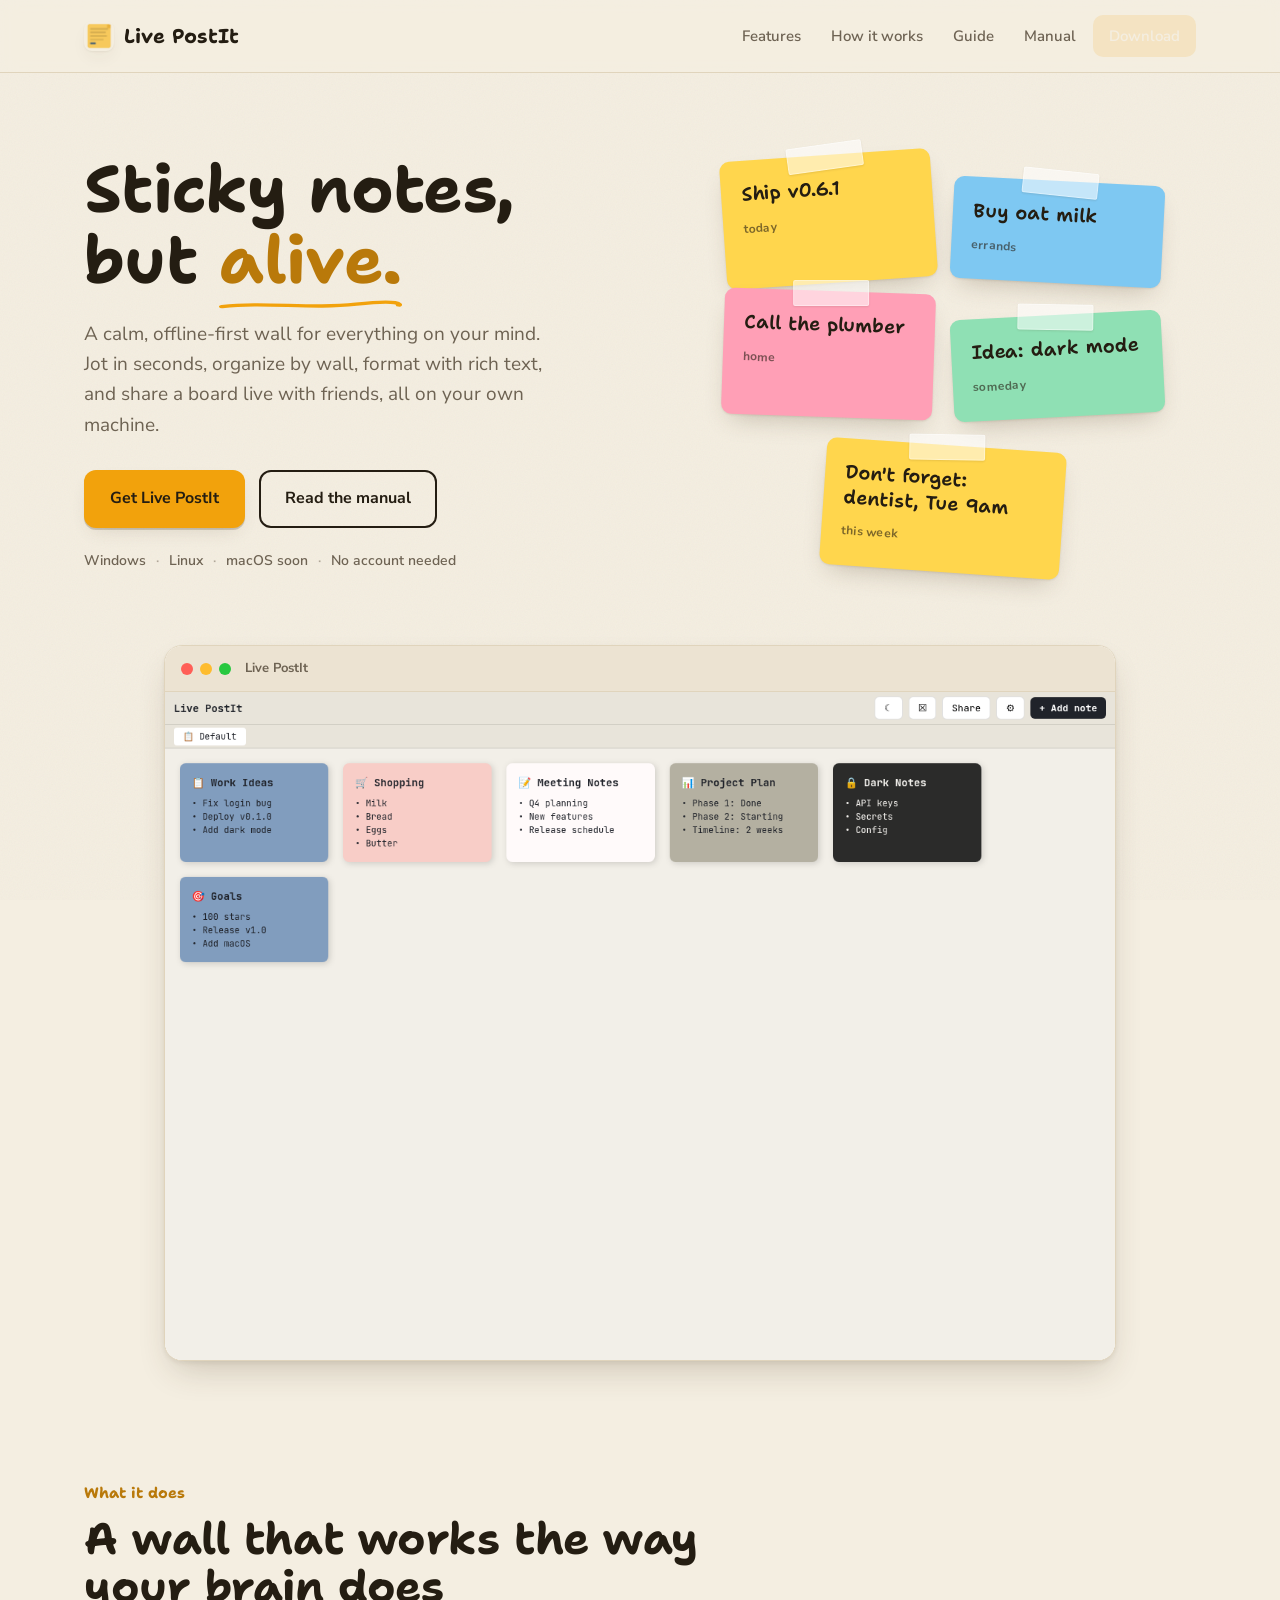
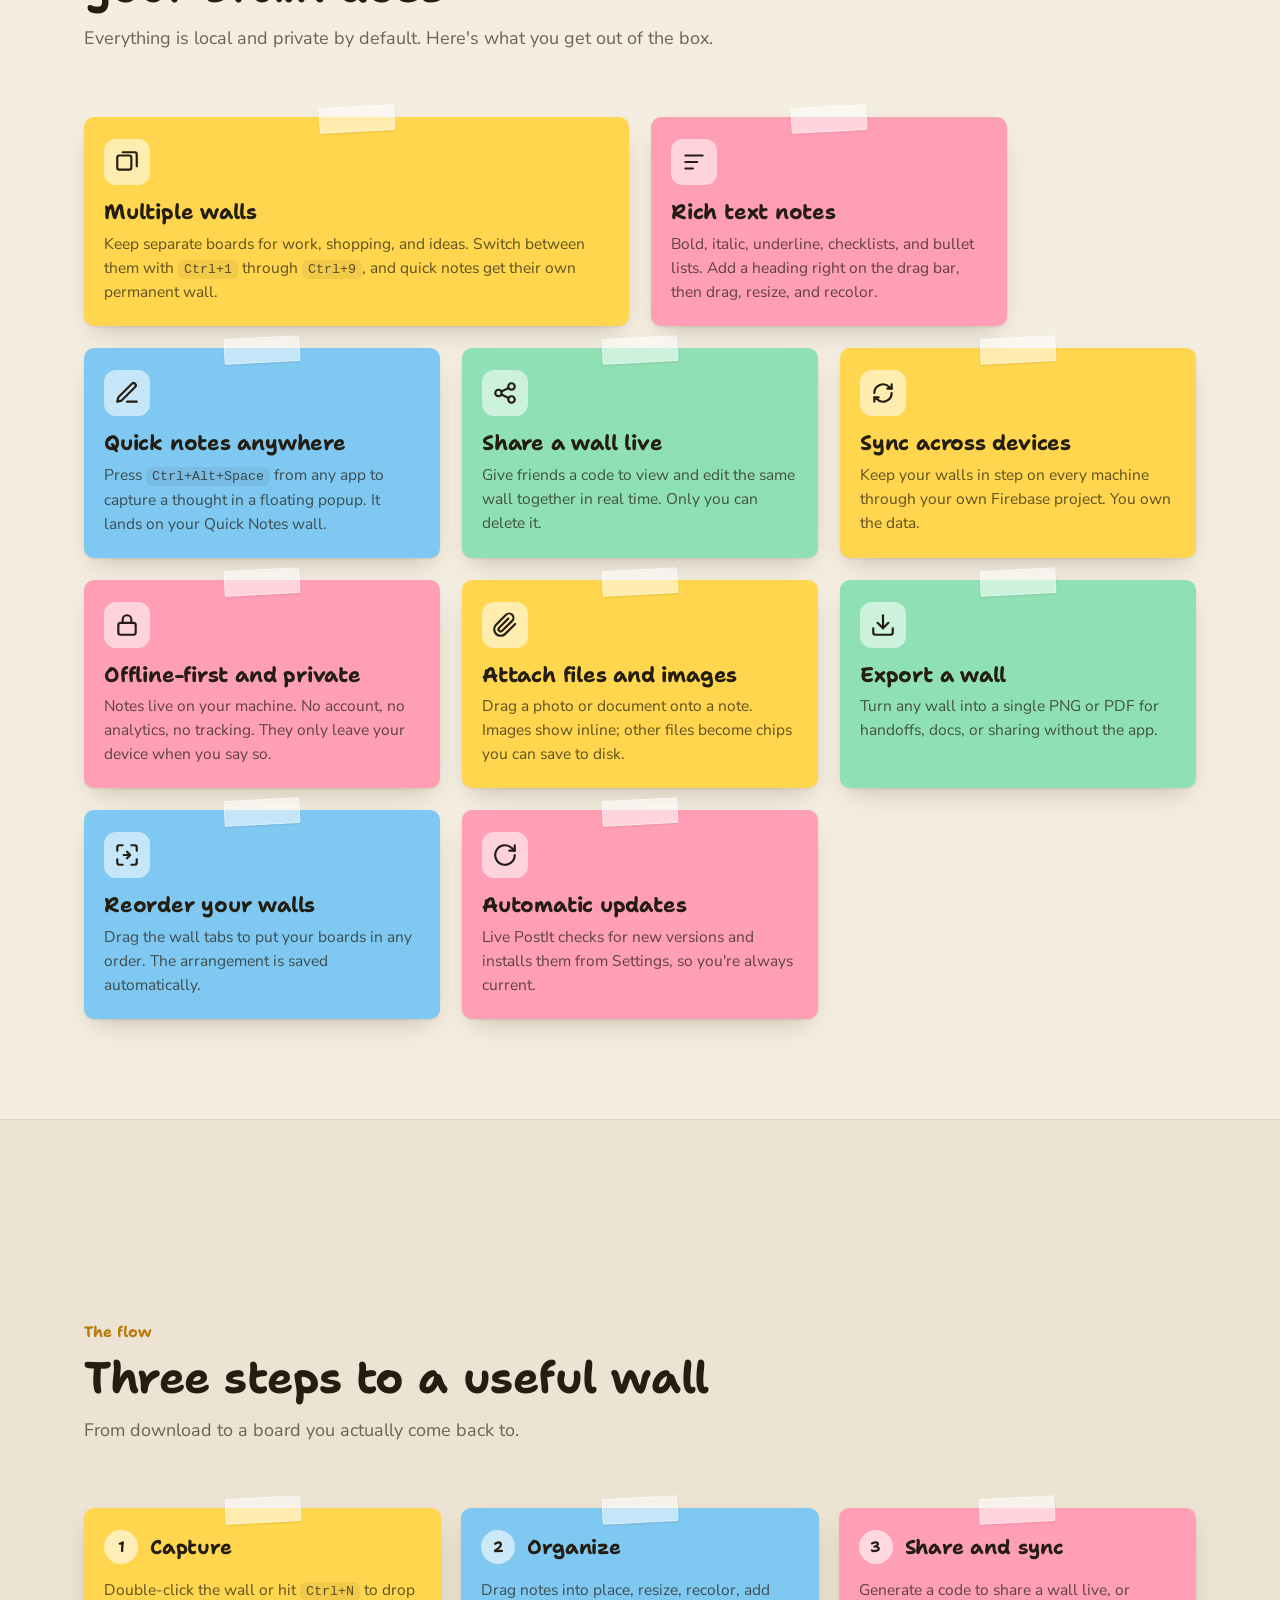
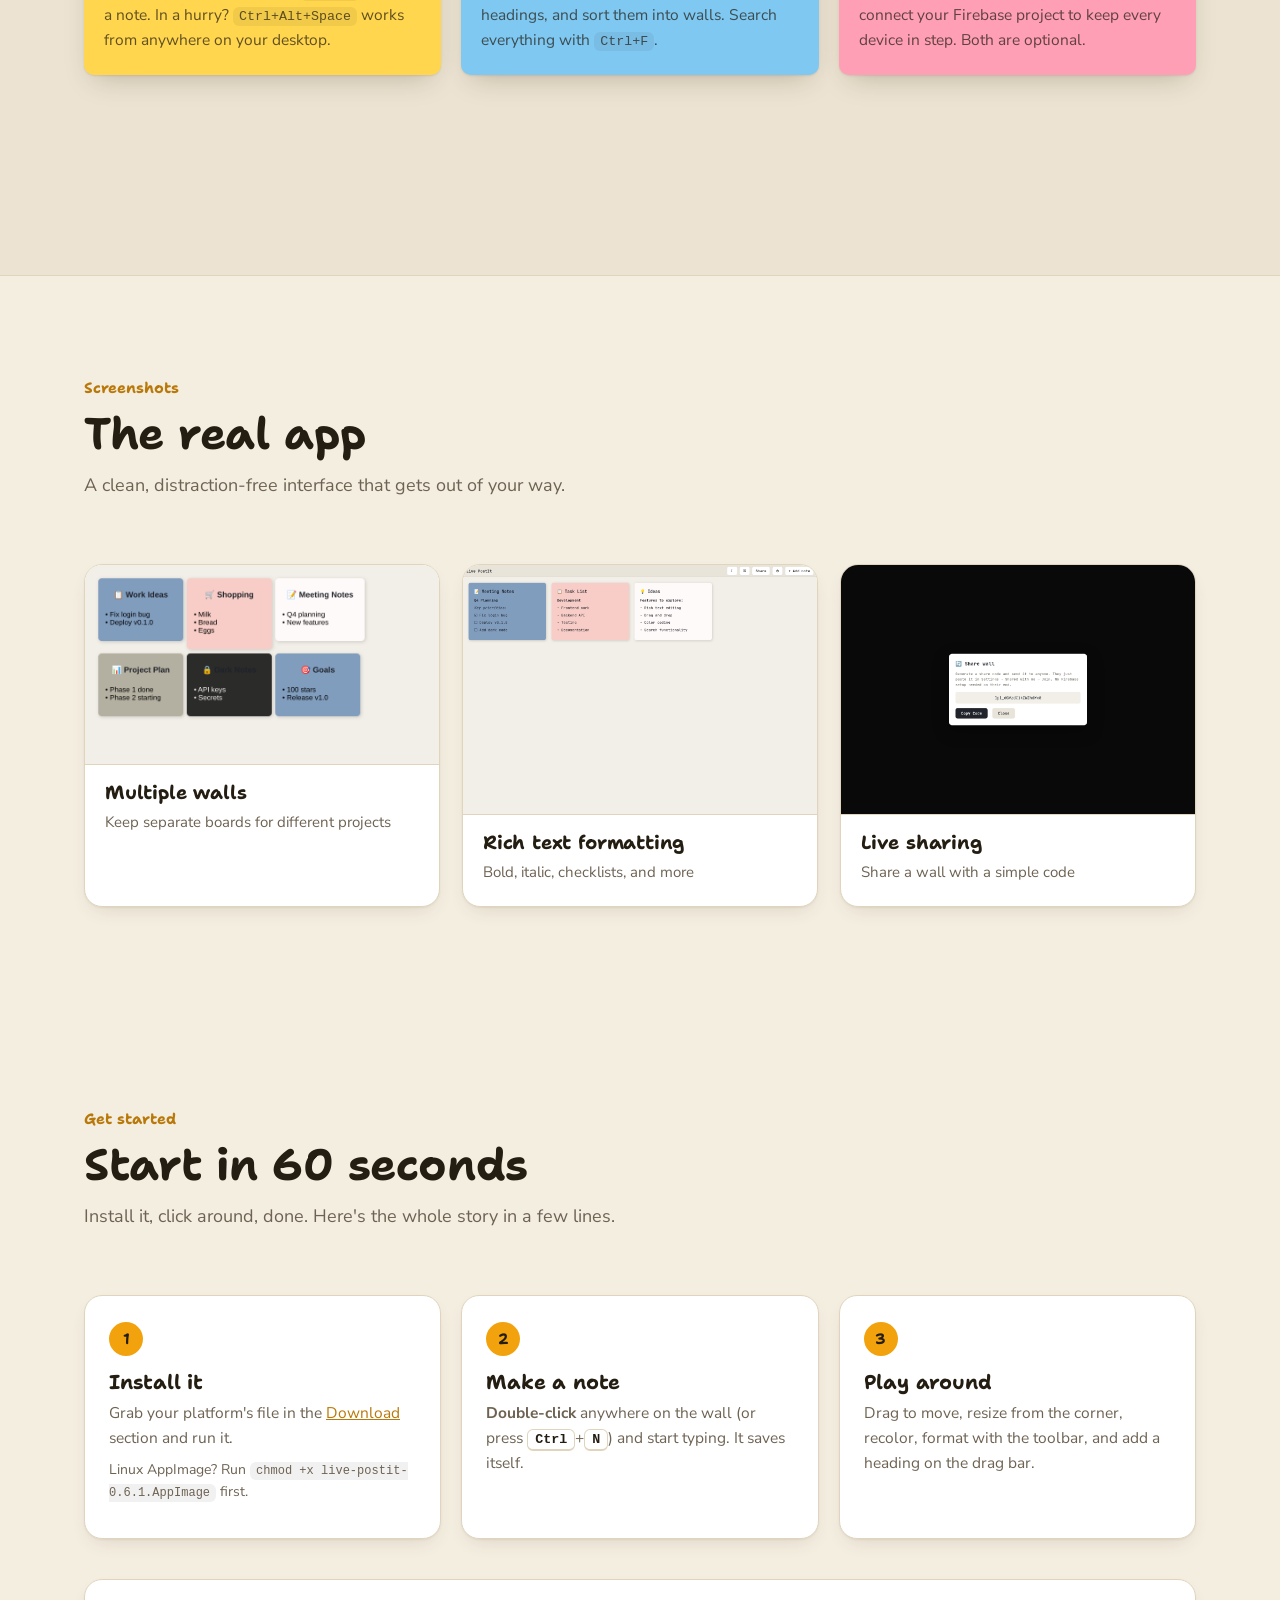
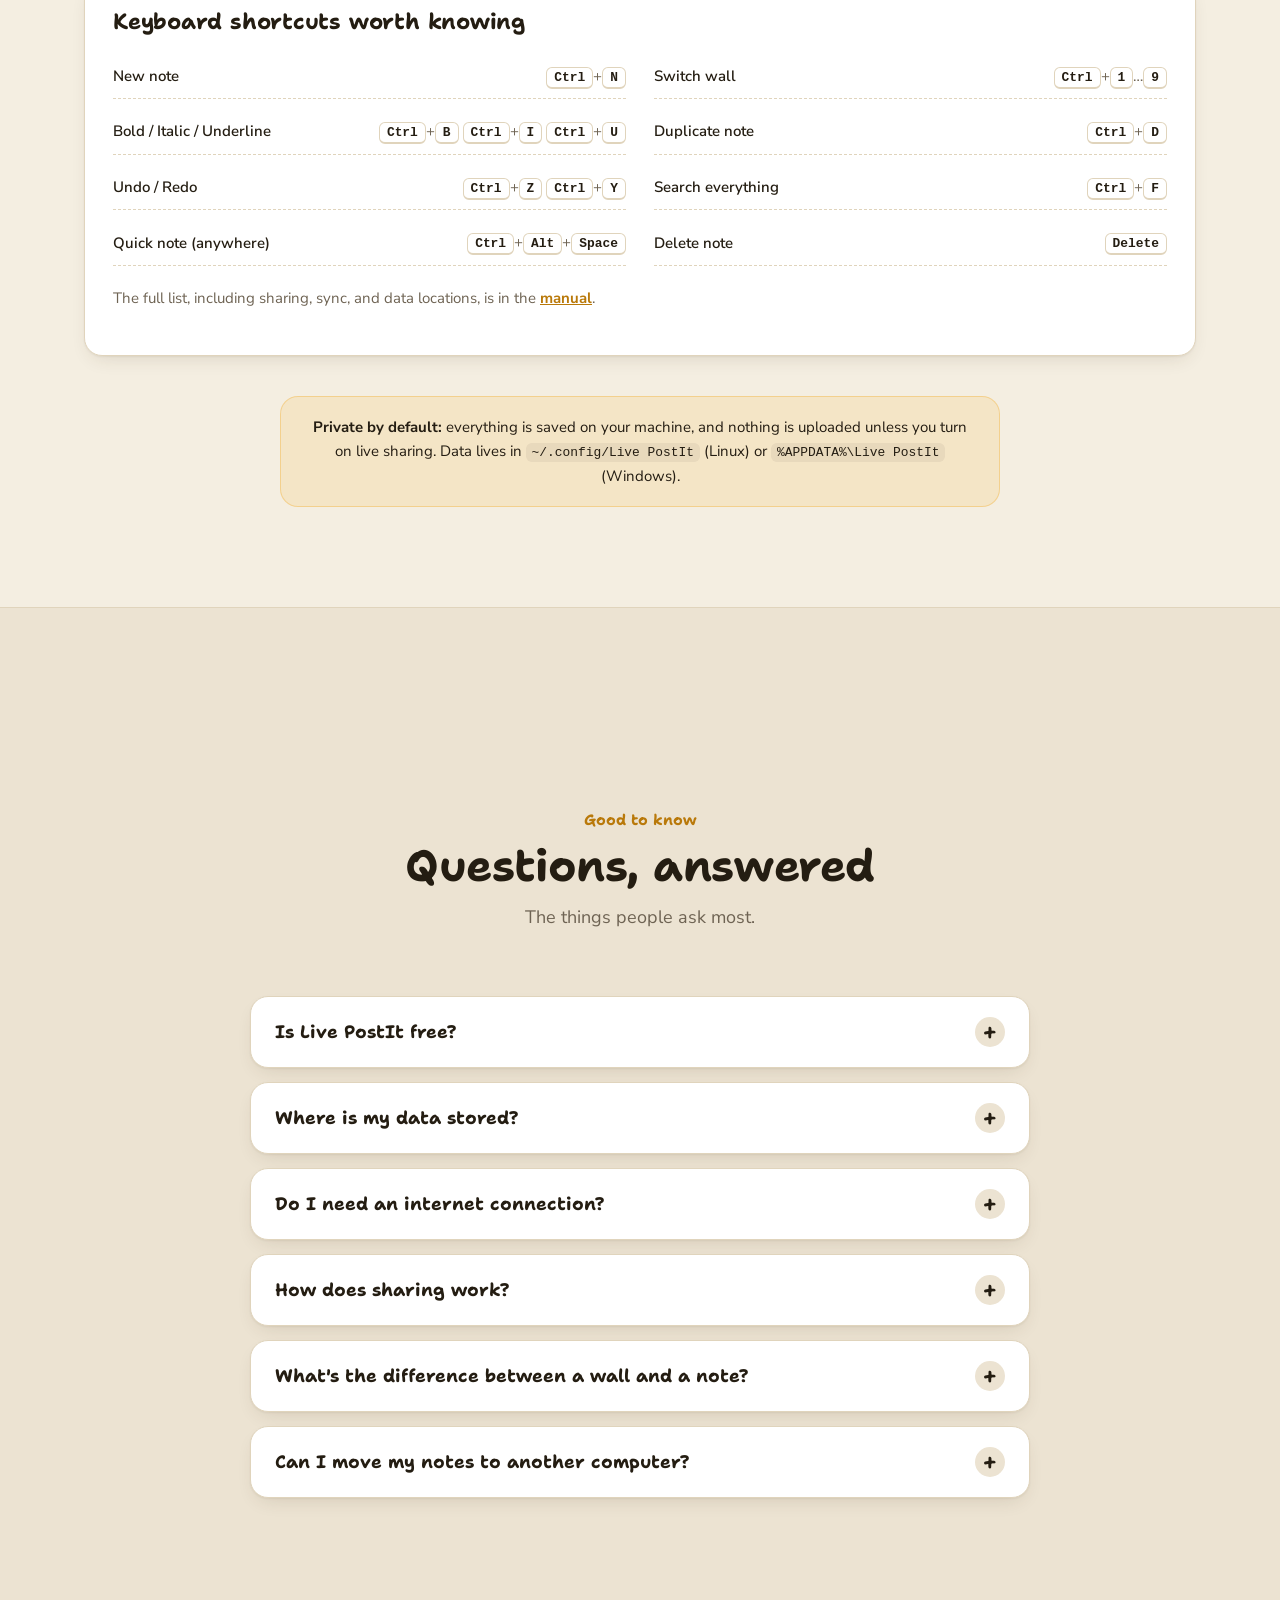
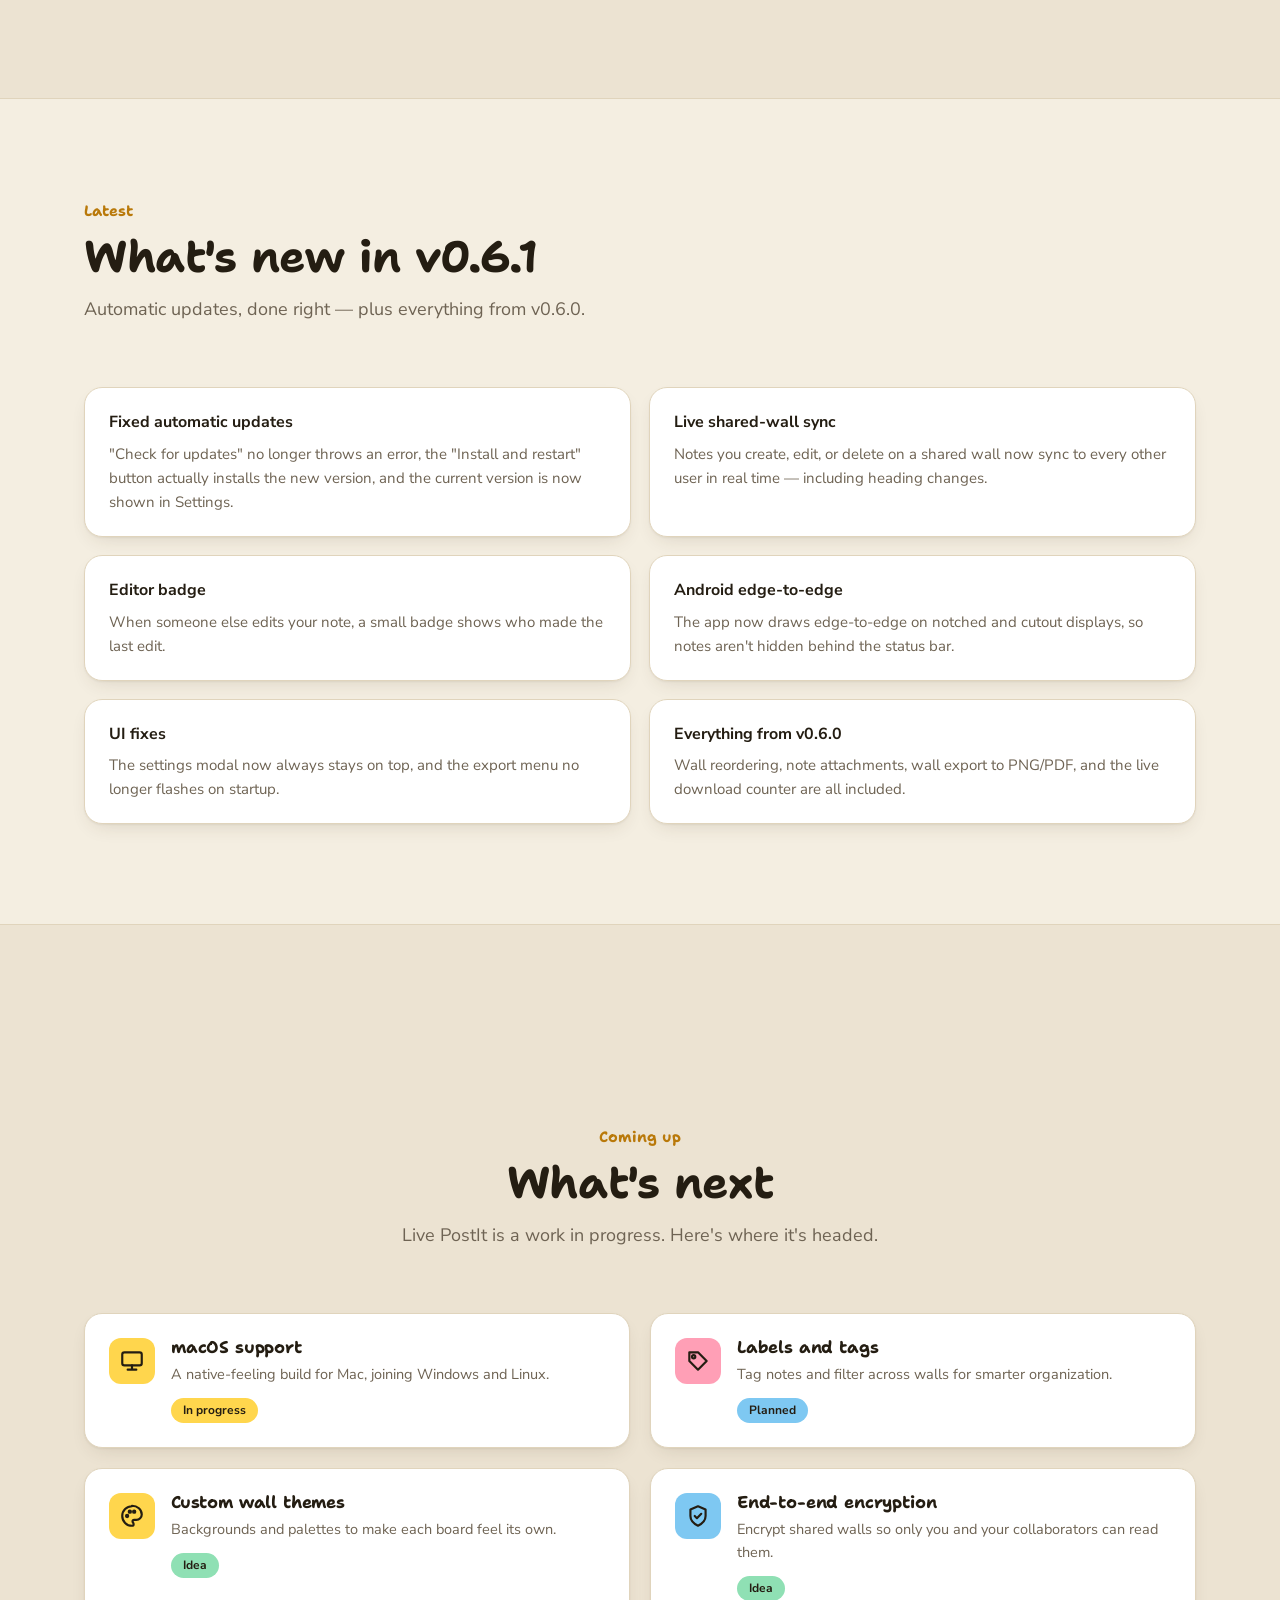
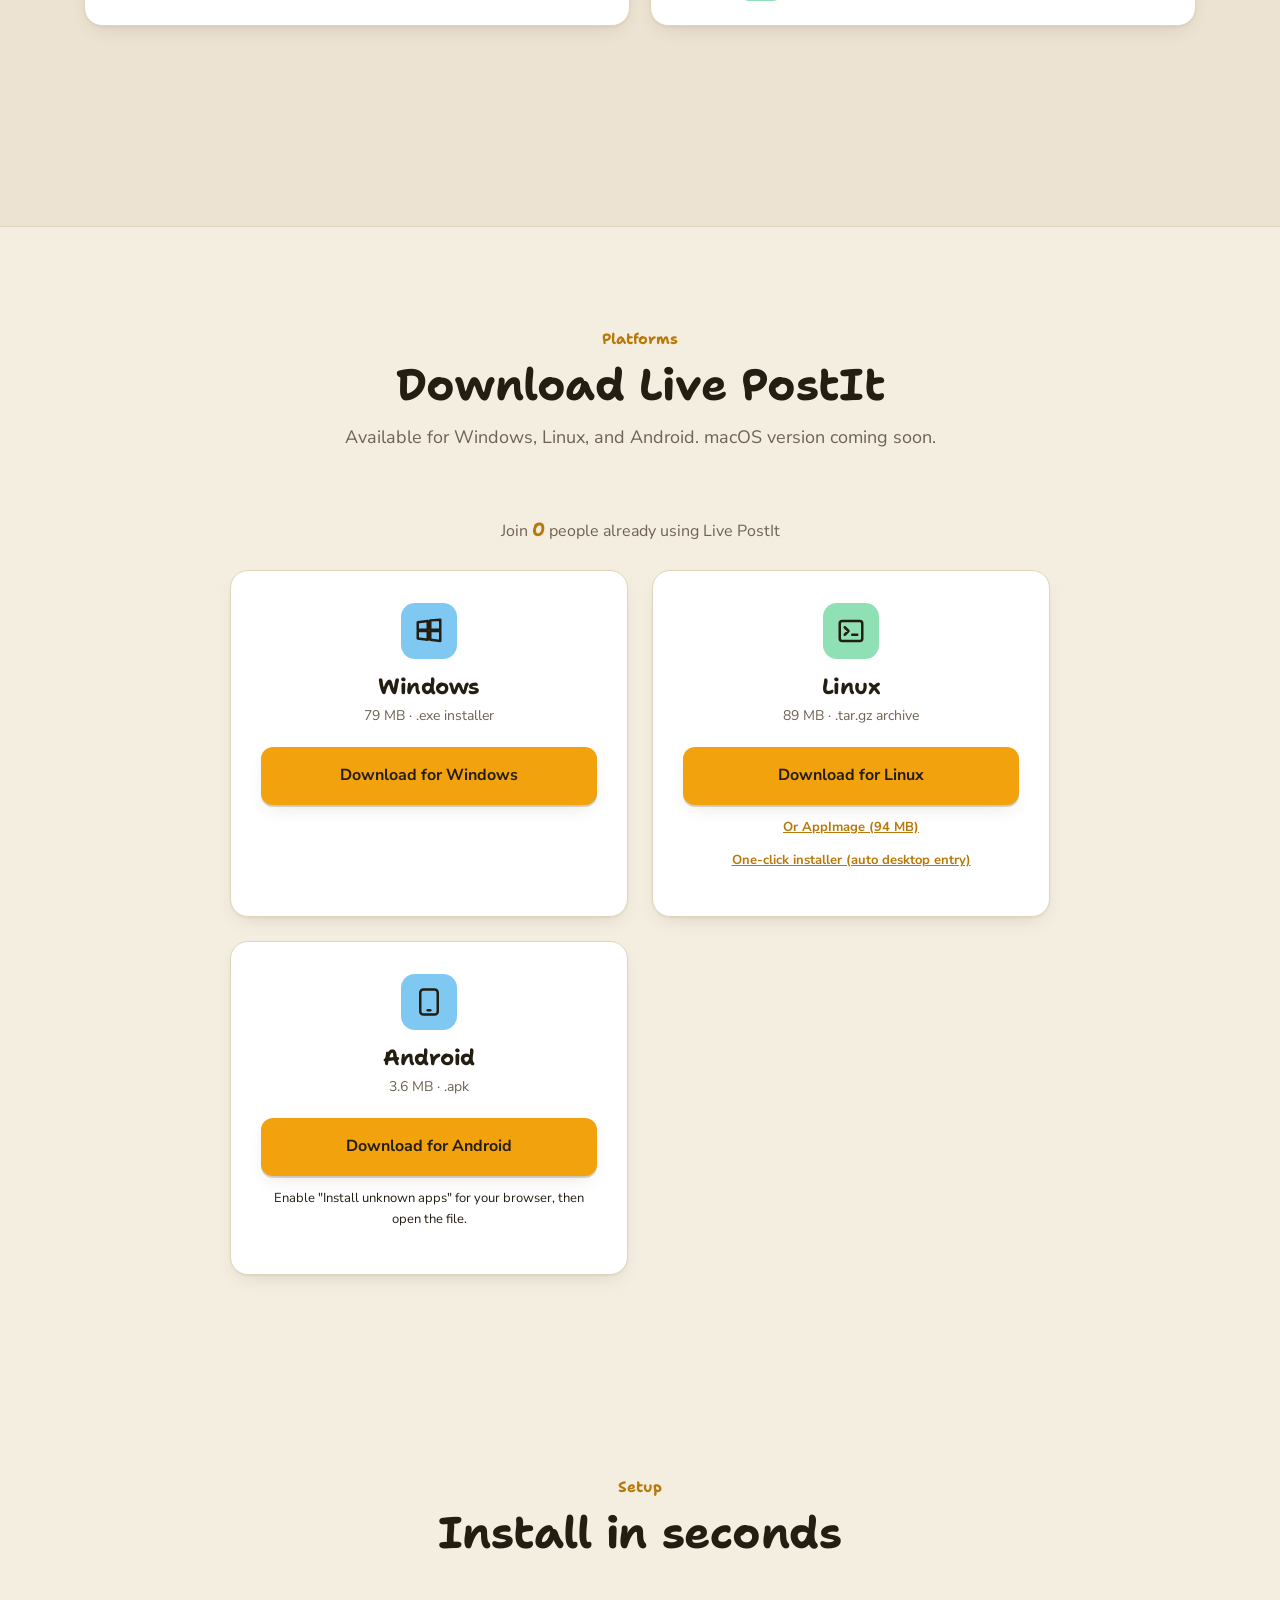
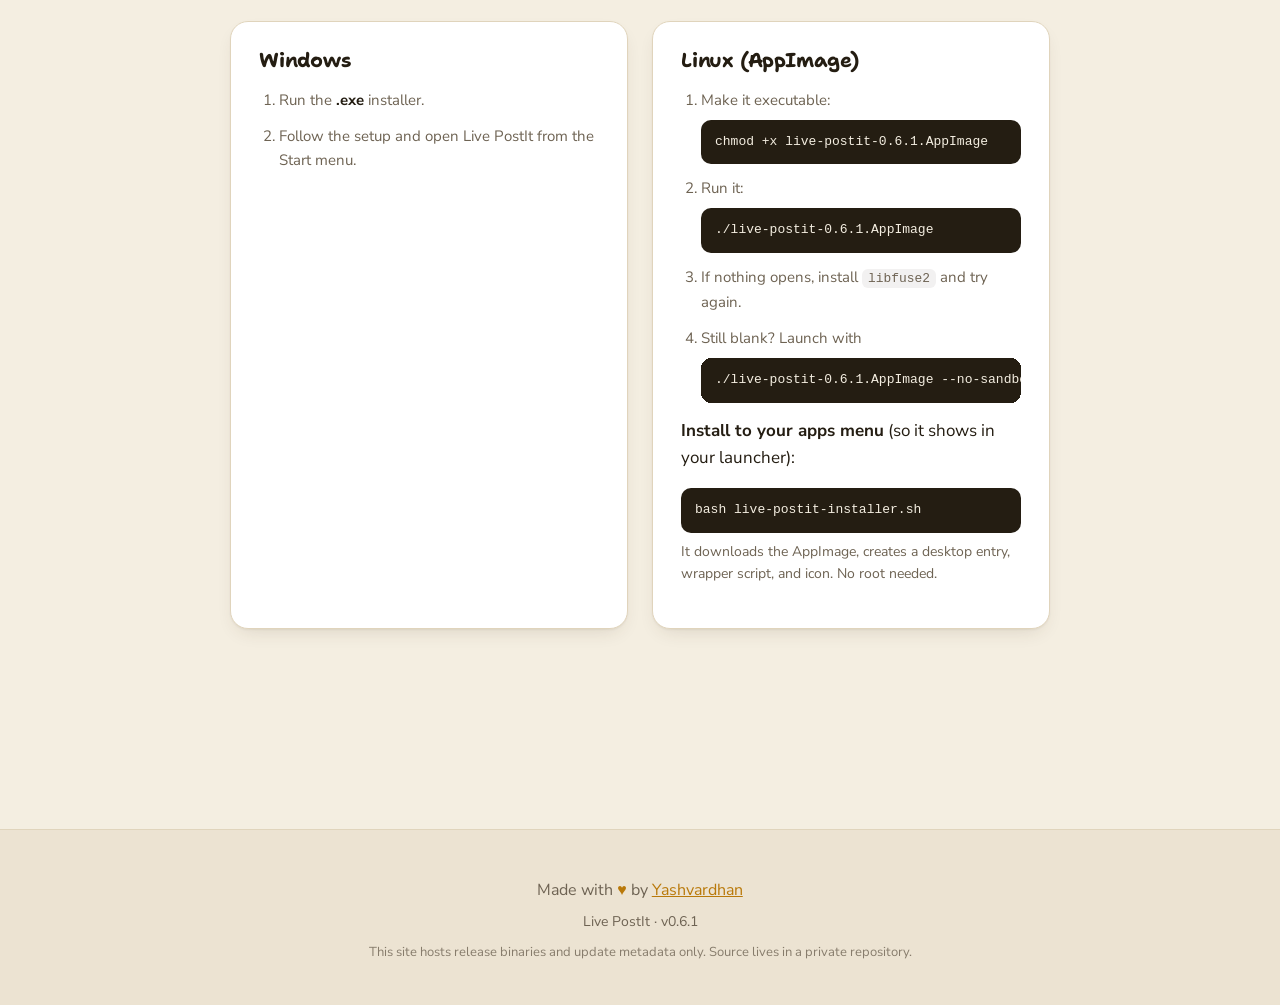
==== commit a92d1288: "v0.6.1: fix automatic updates (clone error, install button, version display)" ====
--- a/index.html
+++ b/index.html
@@ -55,7 +55,7 @@
 
         <div class="hero-wall" aria-hidden="true">
           <div class="note sun">
-            <div class="note-text">Ship v0.6.0</div>
+            <div class="note-text">Ship v0.6.1</div>
             <span class="note-tag">today</span>
           </div>
           <div class="note sky">
@@ -246,7 +246,7 @@
             <div class="guide-num">1</div>
             <h3>Install it</h3>
             <p>Grab your platform's file in the <a href="#download">Download</a> section and run it.</p>
-            <p class="guide-tip">Linux AppImage? Run <code>chmod +x live-postit-0.6.0.AppImage</code> first.</p>
+            <p class="guide-tip">Linux AppImage? Run <code>chmod +x live-postit-0.6.1.AppImage</code> first.</p>
           </div>
           <div class="guide-step reveal">
             <div class="guide-num">2</div>
@@ -319,15 +319,16 @@
       <section class="section">
         <div class="section-head reveal">
           <span class="eyebrow">Latest</span>
-          <h2>What's new in v0.6.0</h2>
-          <p>Live-sharing polish, plus everything from v0.5.1.</p>
+          <h2>What's new in v0.6.1</h2>
+          <p>Automatic updates, done right — plus everything from v0.6.0.</p>
         </div>
         <ul class="changelog-list">
+          <li class="reveal"><strong>Fixed automatic updates</strong>"Check for updates" no longer throws an error, the "Install and restart" button actually installs the new version, and the current version is now shown in Settings.</li>
           <li class="reveal"><strong>Live shared-wall sync</strong>Notes you create, edit, or delete on a shared wall now sync to every other user in real time — including heading changes.</li>
           <li class="reveal"><strong>Editor badge</strong>When someone else edits your note, a small badge shows who made the last edit.</li>
           <li class="reveal"><strong>Android edge-to-edge</strong>The app now draws edge-to-edge on notched and cutout displays, so notes aren't hidden behind the status bar.</li>
           <li class="reveal"><strong>UI fixes</strong>The settings modal now always stays on top, and the export menu no longer flashes on startup.</li>
-          <li class="reveal"><strong>Everything from v0.5.1</strong>Wall reordering, automatic updates, note attachments, and wall export to PNG/PDF are all included.</li>
+          <li class="reveal"><strong>Everything from v0.6.0</strong>Wall reordering, note attachments, wall export to PNG/PDF, and the live download counter are all included.</li>
         </ul>
       </section>
 
@@ -399,7 +400,7 @@
             </div>
             <h3>Windows</h3>
             <p class="dl-size">79 MB &middot; .exe installer</p>
-            <a href="assets/live-postit-Setup-0.6.0.exe" class="btn primary">Download for Windows</a>
+            <a href="assets/live-postit-Setup-0.6.1.exe" class="btn primary">Download for Windows</a>
           </div>
           <div class="download-card reveal">
             <div class="dl-icon" style="background: var(--note-mint);">
@@ -407,8 +408,8 @@
             </div>
             <h3>Linux</h3>
             <p class="dl-size">89 MB &middot; .tar.gz archive</p>
-            <a href="assets/live-postit-0.6.0.tar.gz" class="btn primary">Download for Linux</a>
-            <p class="dl-alt"><a href="assets/live-postit-0.6.0.AppImage">Or AppImage (94 MB)</a></p>
+            <a href="assets/live-postit-0.6.1.tar.gz" class="btn primary">Download for Linux</a>
+            <p class="dl-alt"><a href="assets/live-postit-0.6.1.AppImage">Or AppImage (94 MB)</a></p>
             <p class="dl-alt"><a href="assets/live-postit-installer.sh">One-click installer (auto desktop entry)</a></p>
           </div>
           <div class="download-card reveal">
@@ -417,7 +418,7 @@
             </div>
             <h3>Android</h3>
             <p class="dl-size">3.6 MB &middot; .apk</p>
-            <a href="assets/live-postit-0.6.0.apk" class="btn primary">Download for Android</a>
+            <a href="assets/live-postit-0.6.1.apk" class="btn primary">Download for Android</a>
             <p class="dl-alt">Enable "Install unknown apps" for your browser, then open the file.</p>
           </div>
         </div>
@@ -440,14 +441,14 @@
             <h3>Linux (AppImage)</h3>
             <ol>
               <li>Make it executable:
-                <pre>chmod +x live-postit-0.6.0.AppImage</pre>
+                <pre>chmod +x live-postit-0.6.1.AppImage</pre>
               </li>
               <li>Run it:
-                <pre>./live-postit-0.6.0.AppImage</pre>
+                <pre>./live-postit-0.6.1.AppImage</pre>
               </li>
               <li>If nothing opens, install <code>libfuse2</code> and try again.</li>
               <li>Still blank? Launch with
-                <pre>./live-postit-0.6.0.AppImage --no-sandbox --disable-gpu</pre>
+                <pre>./live-postit-0.6.1.AppImage --no-sandbox --disable-gpu</pre>
               </li>
             </ol>
             <p style="margin-top:14px;"><strong>Install to your apps menu</strong> (so it shows in your launcher):</p>
@@ -465,7 +466,7 @@
           Made with <span class="heart">&hearts;</span> by
           <a href="https://github.com/outlander420" target="_blank" rel="noopener">Yashvardhan</a>
         </p>
-        <p>Live PostIt &middot; v0.6.0</p>
+        <p>Live PostIt &middot; v0.6.1</p>
         <p class="fine">This site hosts release binaries and update metadata only. Source lives in a private repository.</p>
       </div>
     </footer>
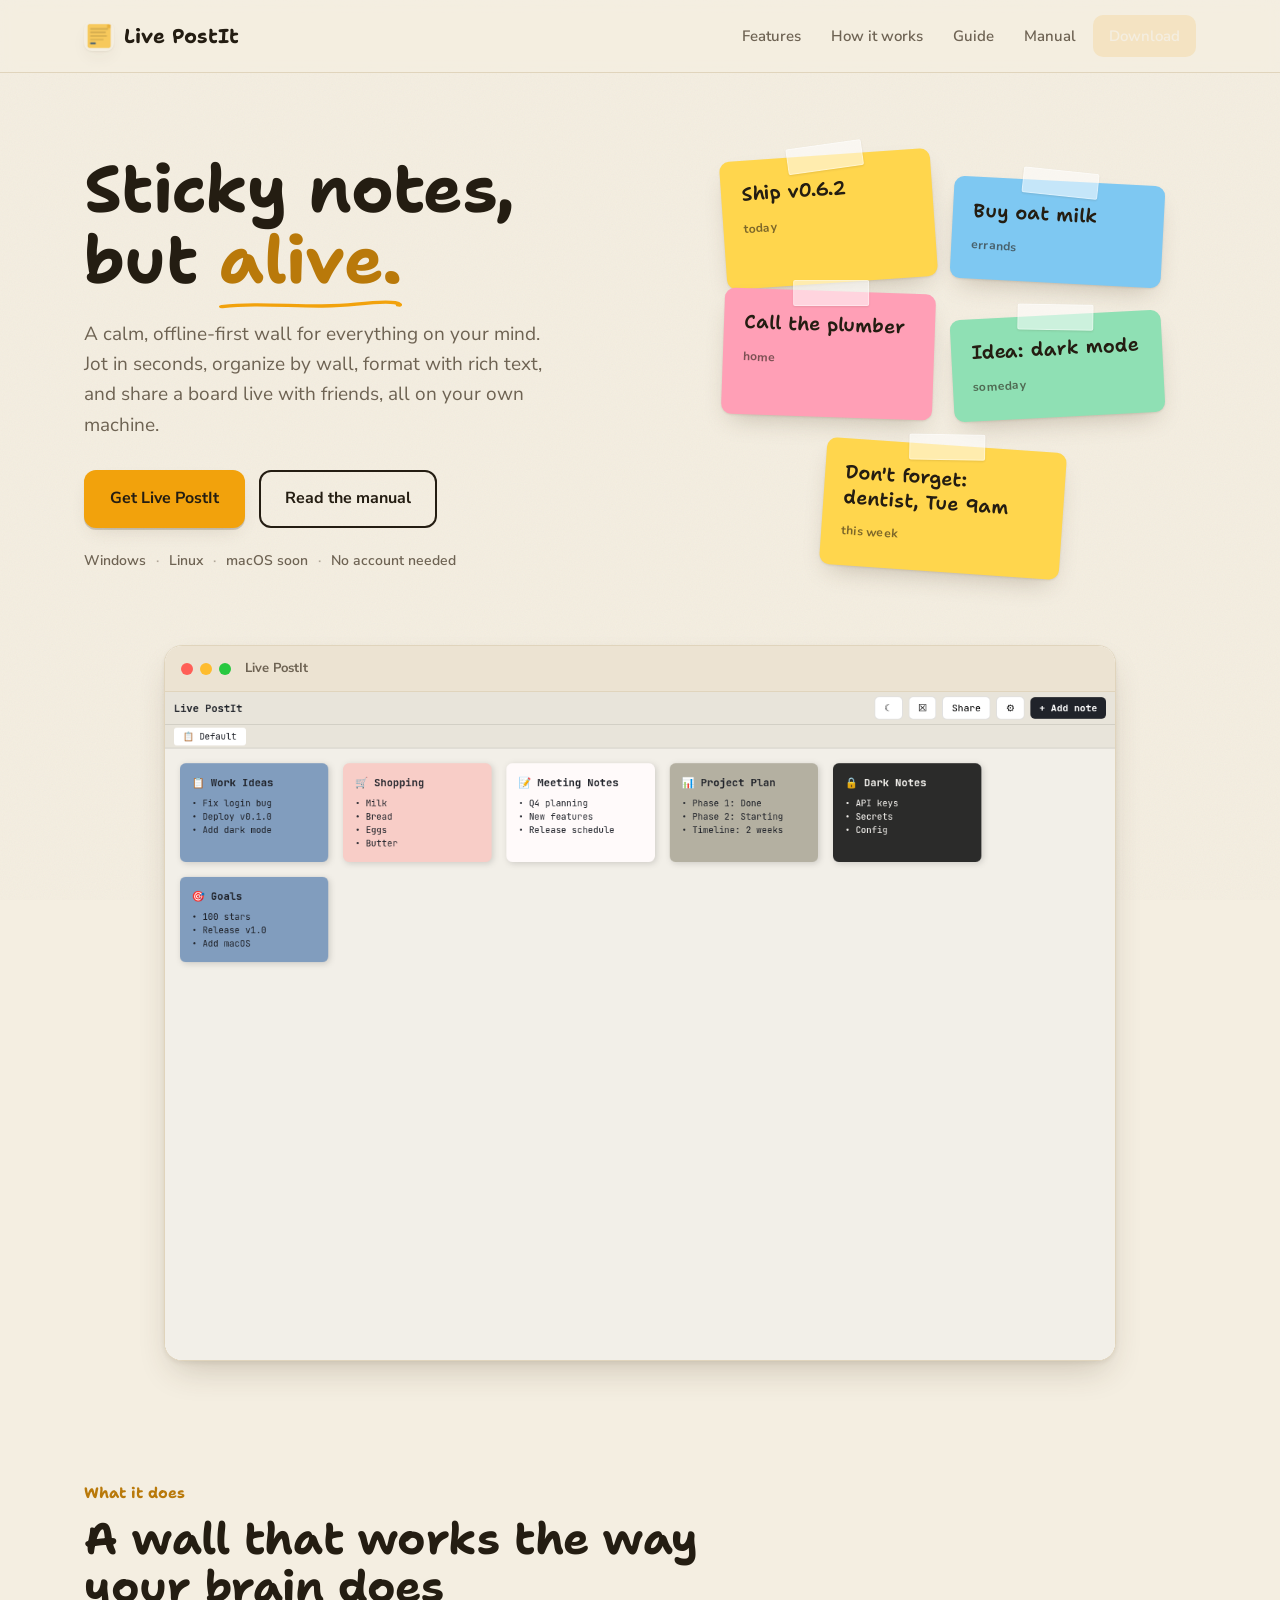
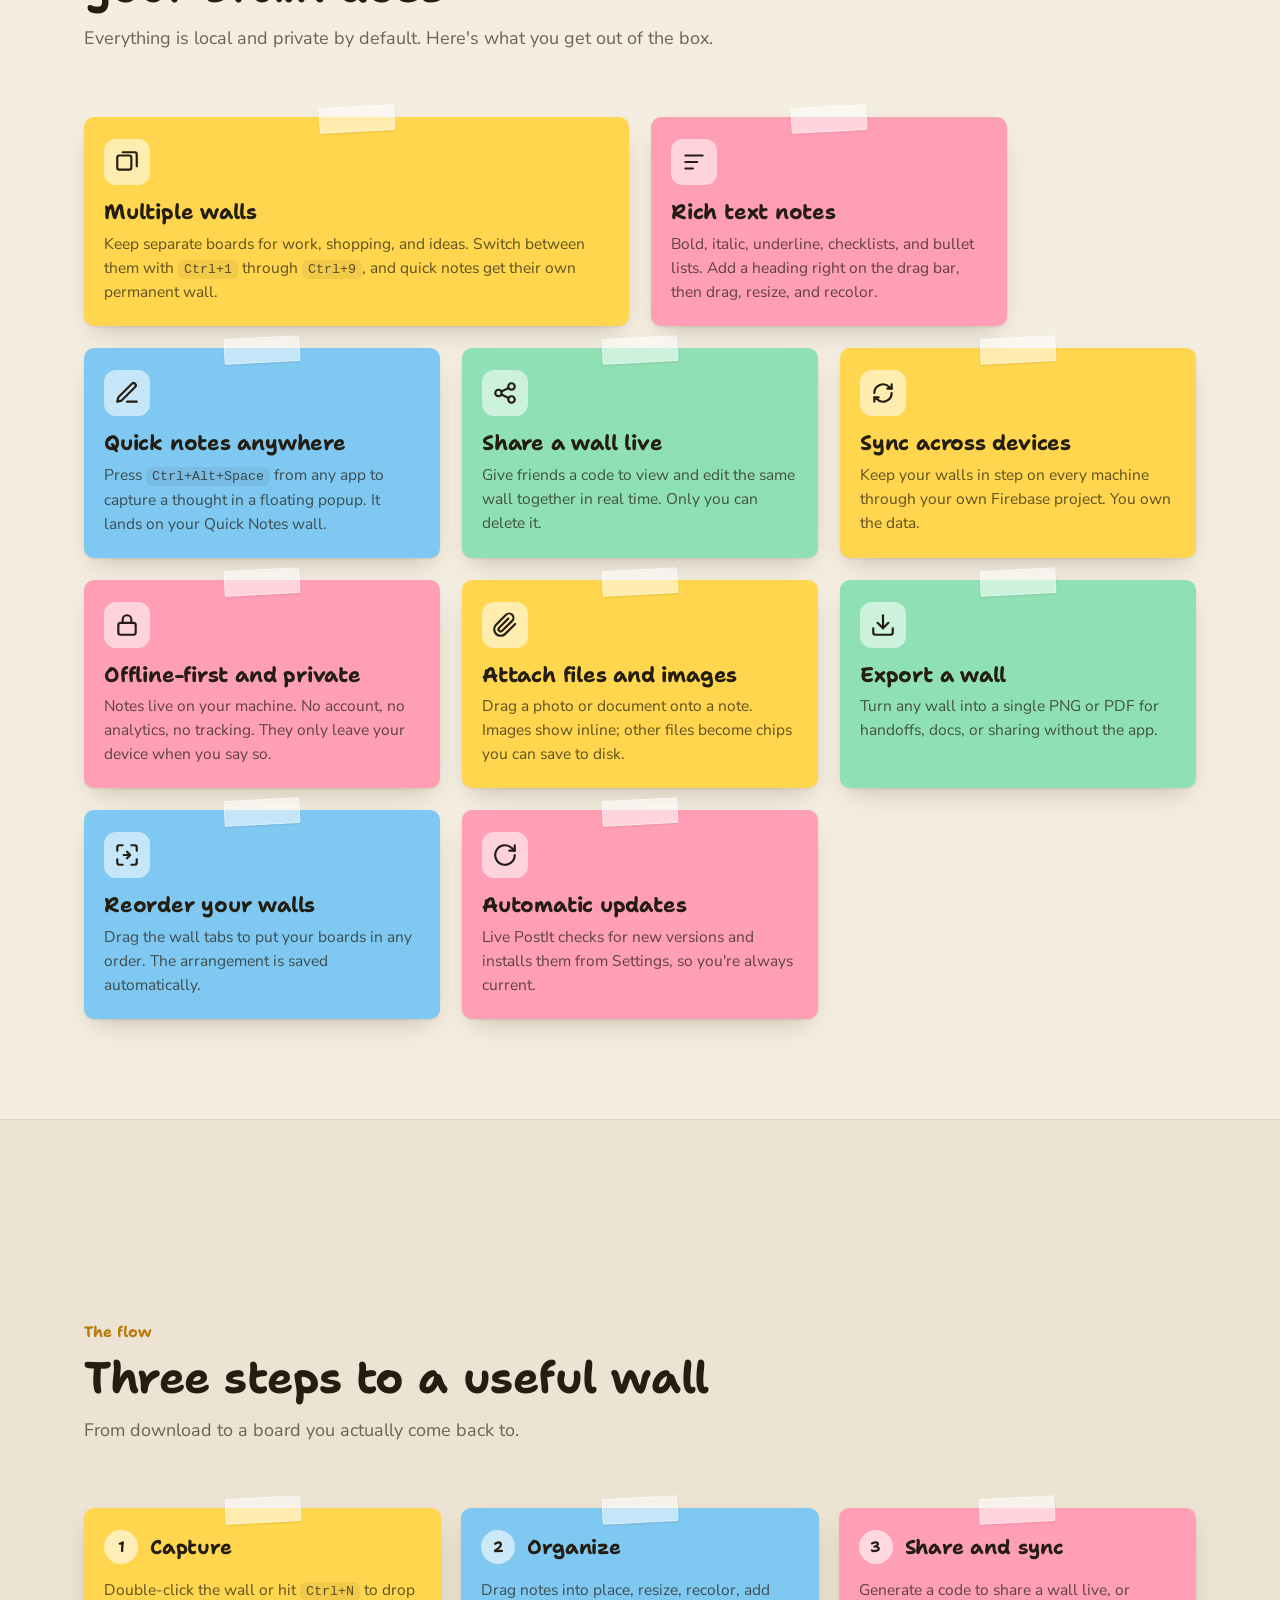
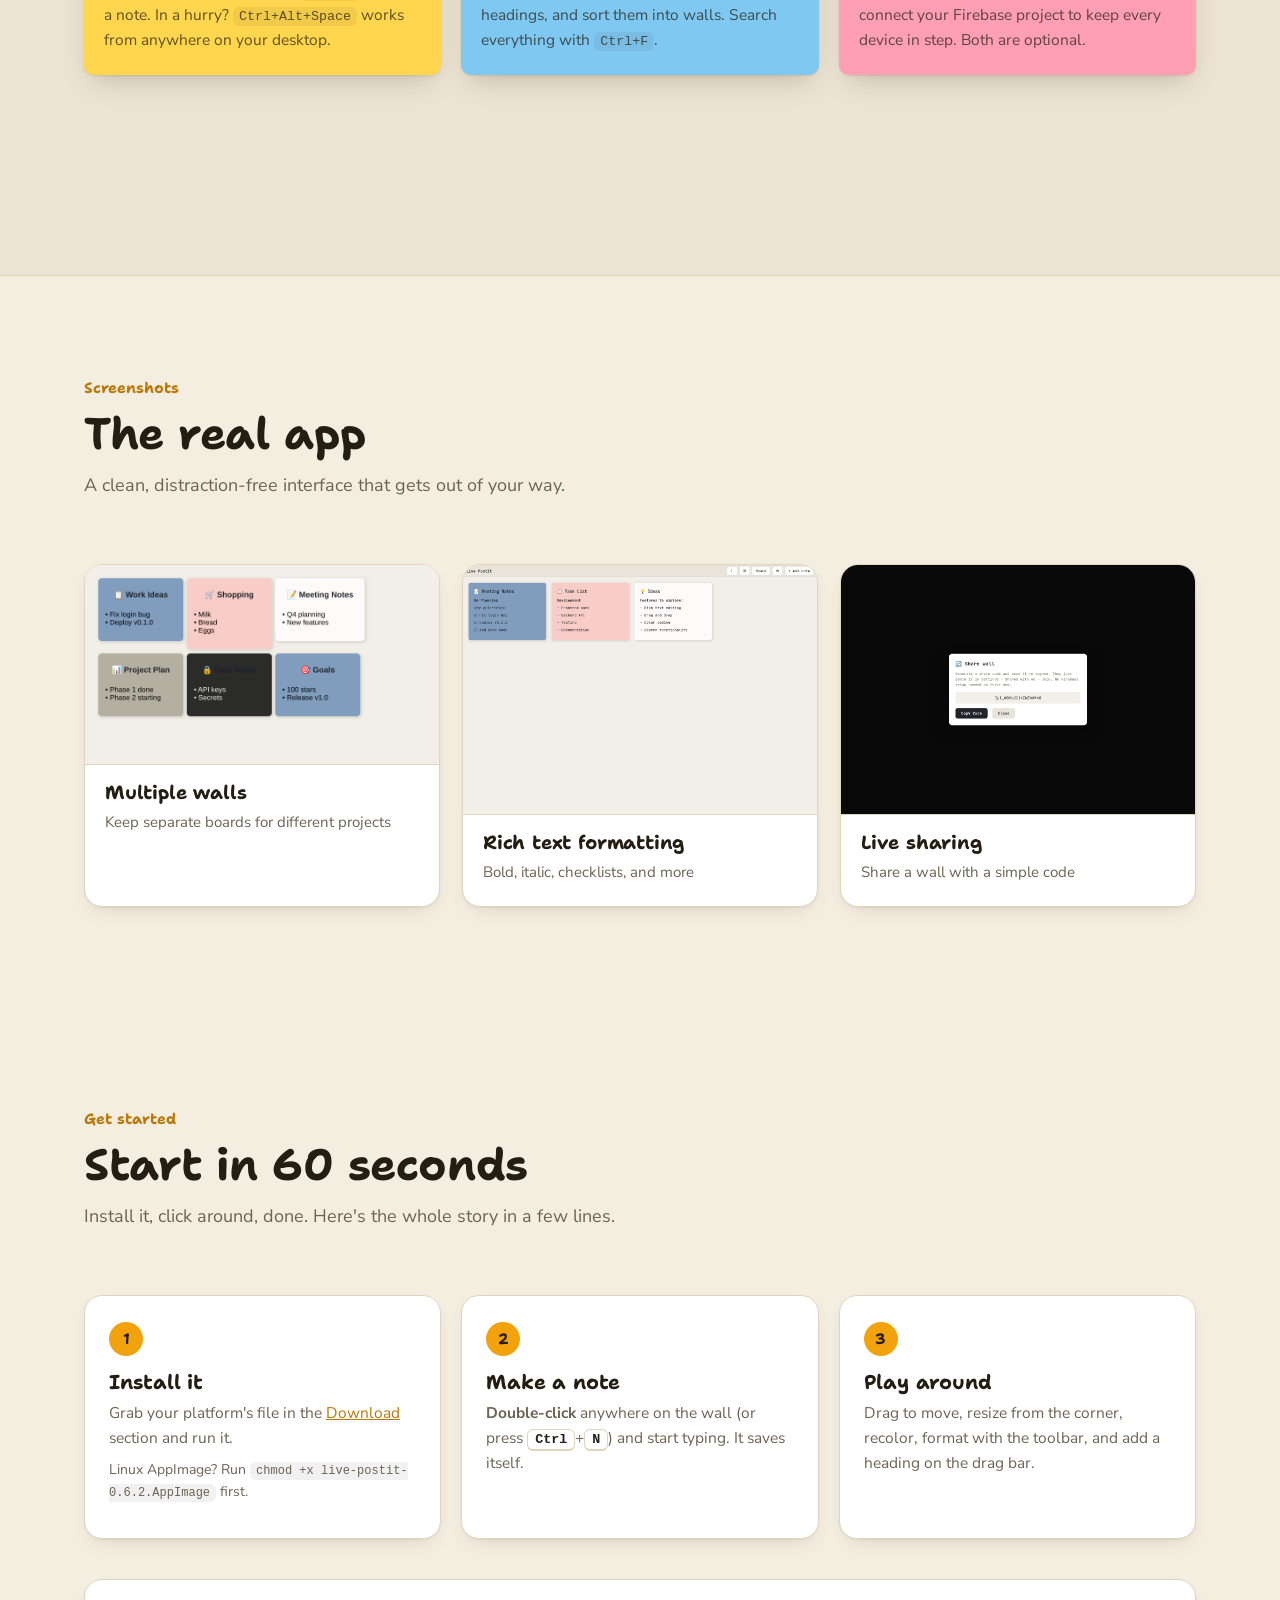
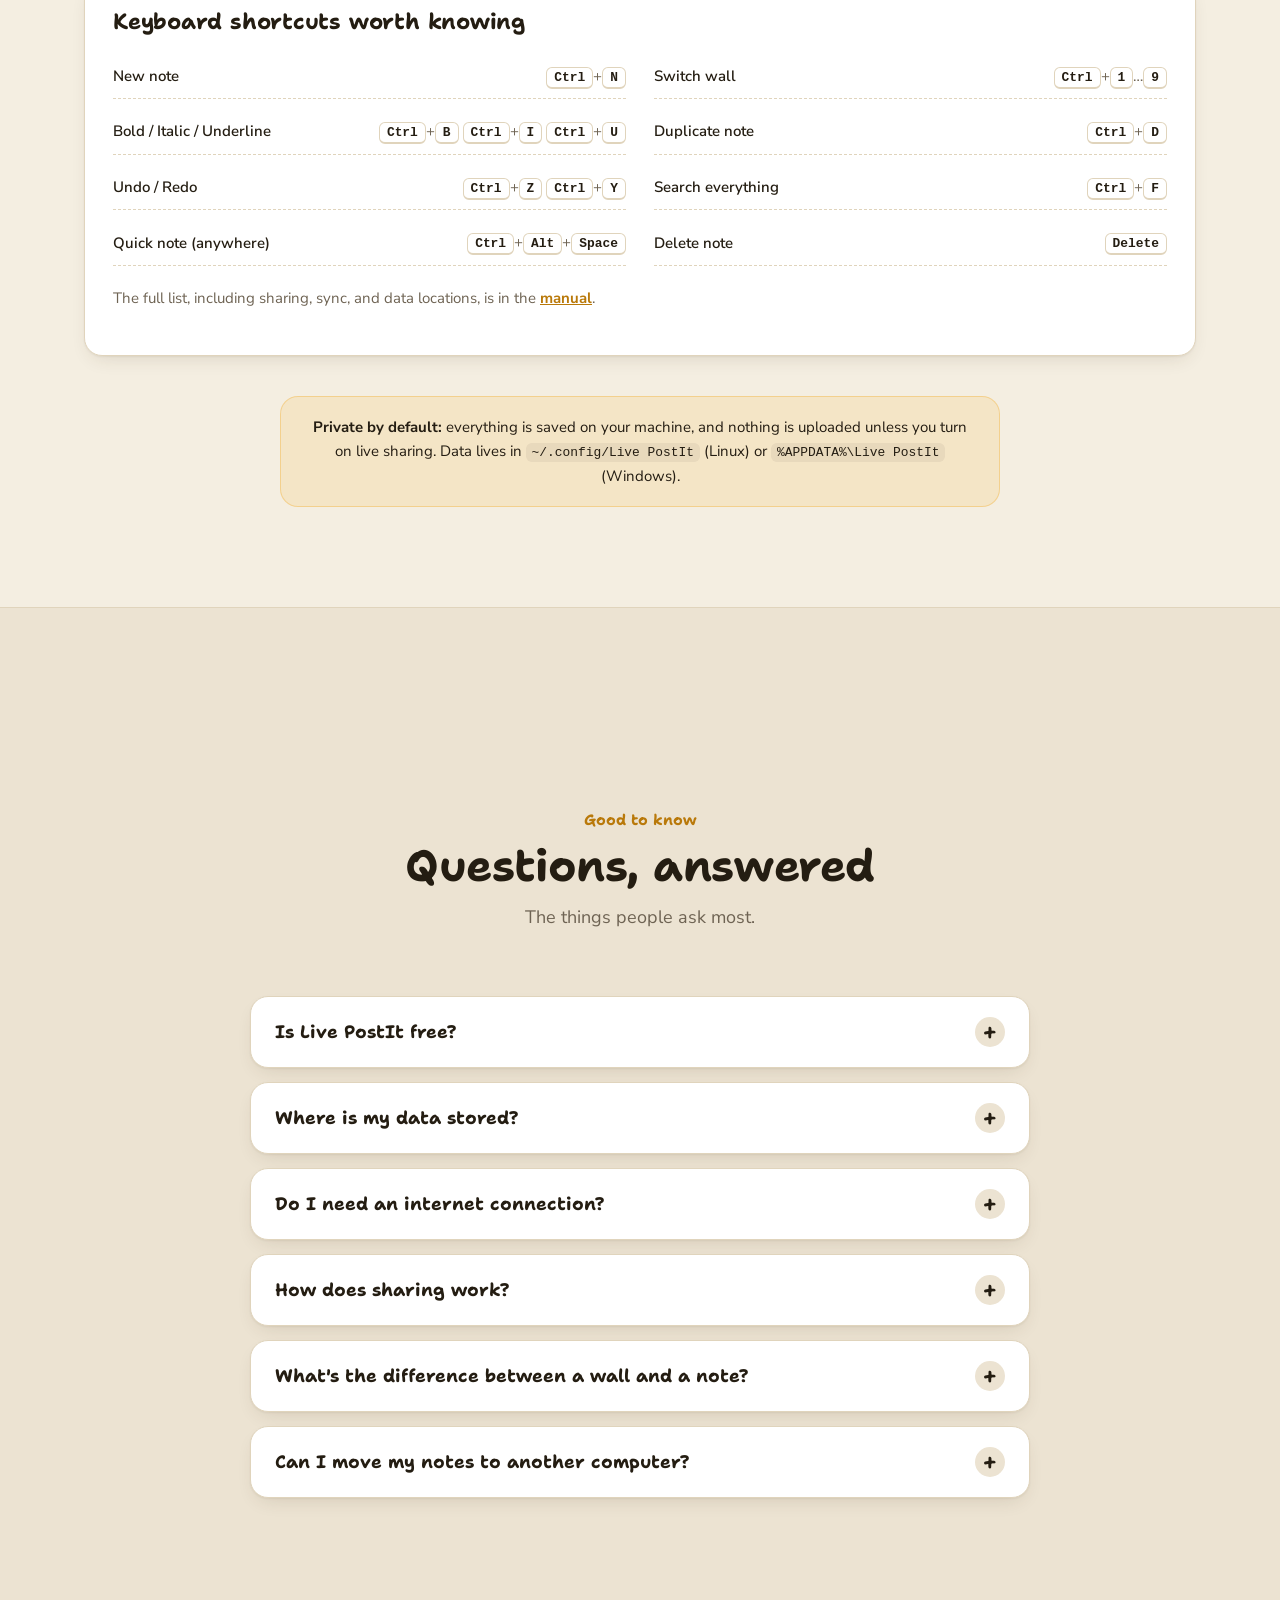
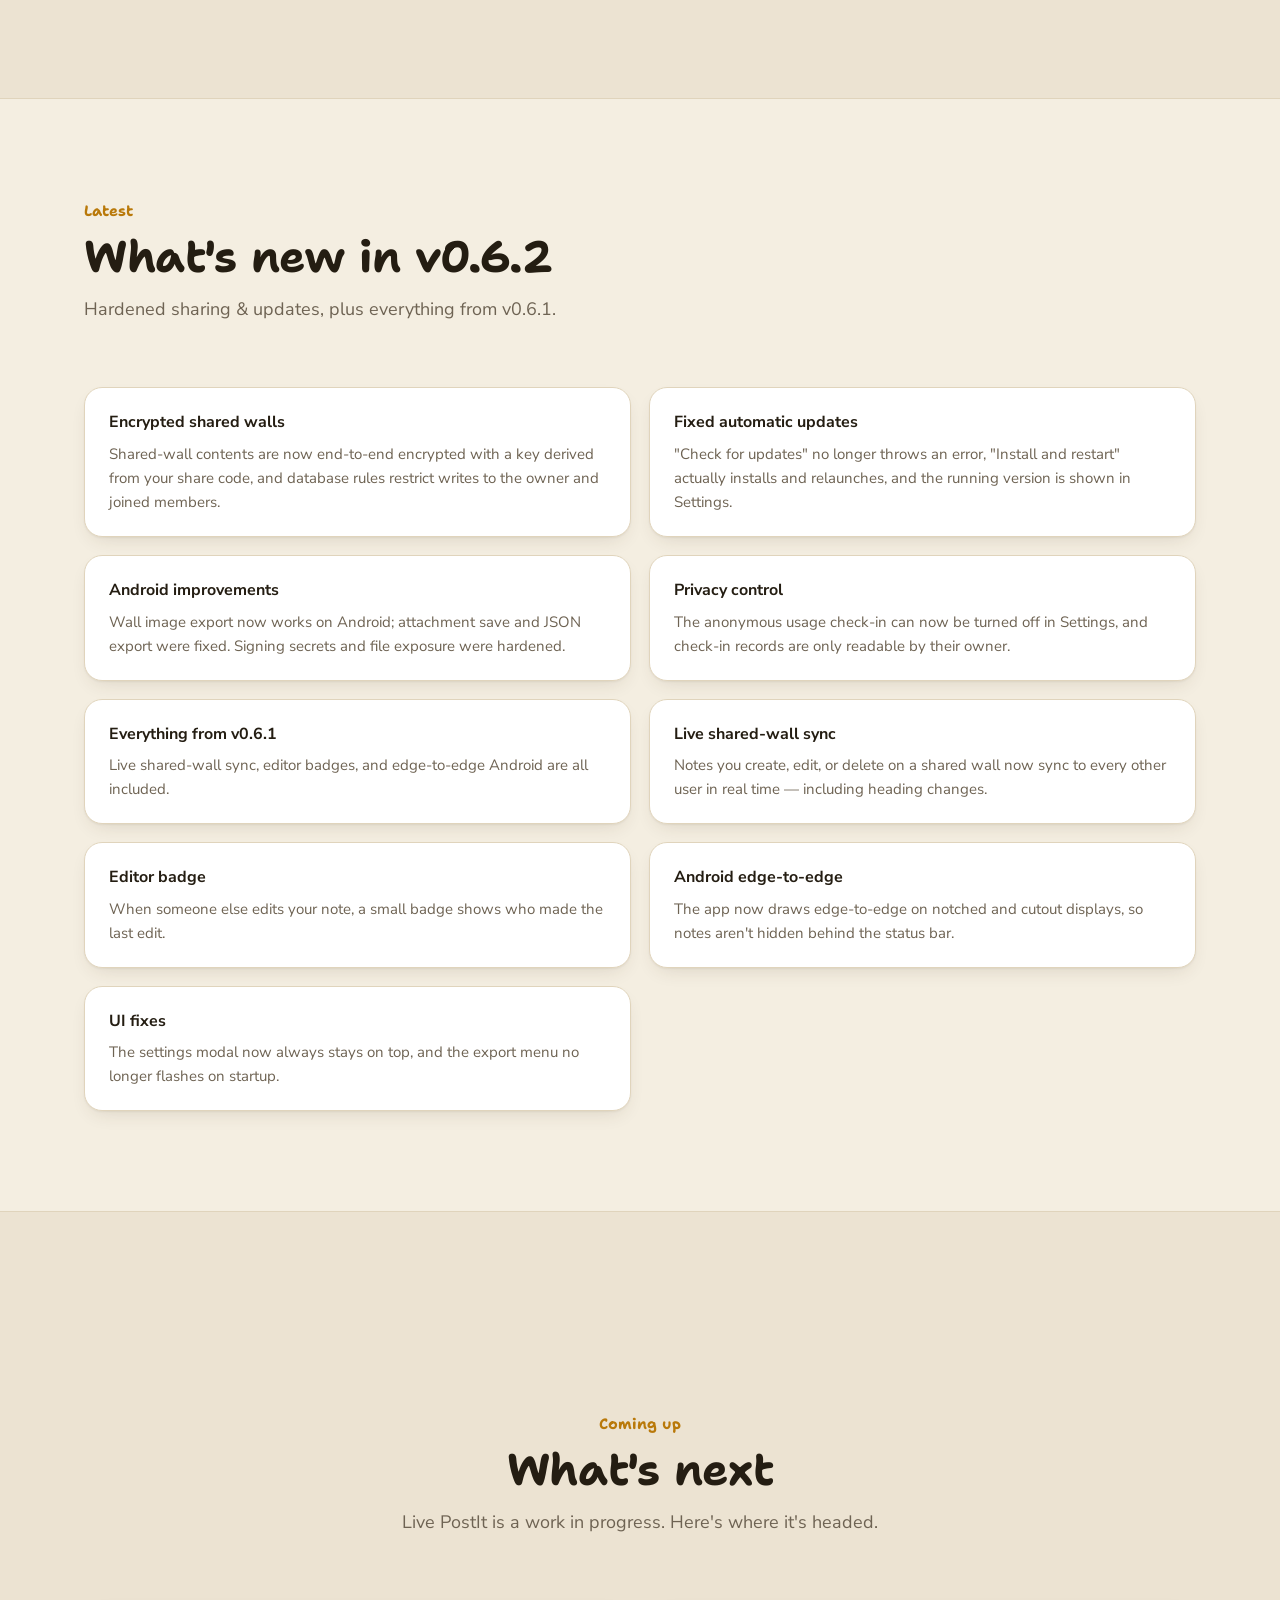
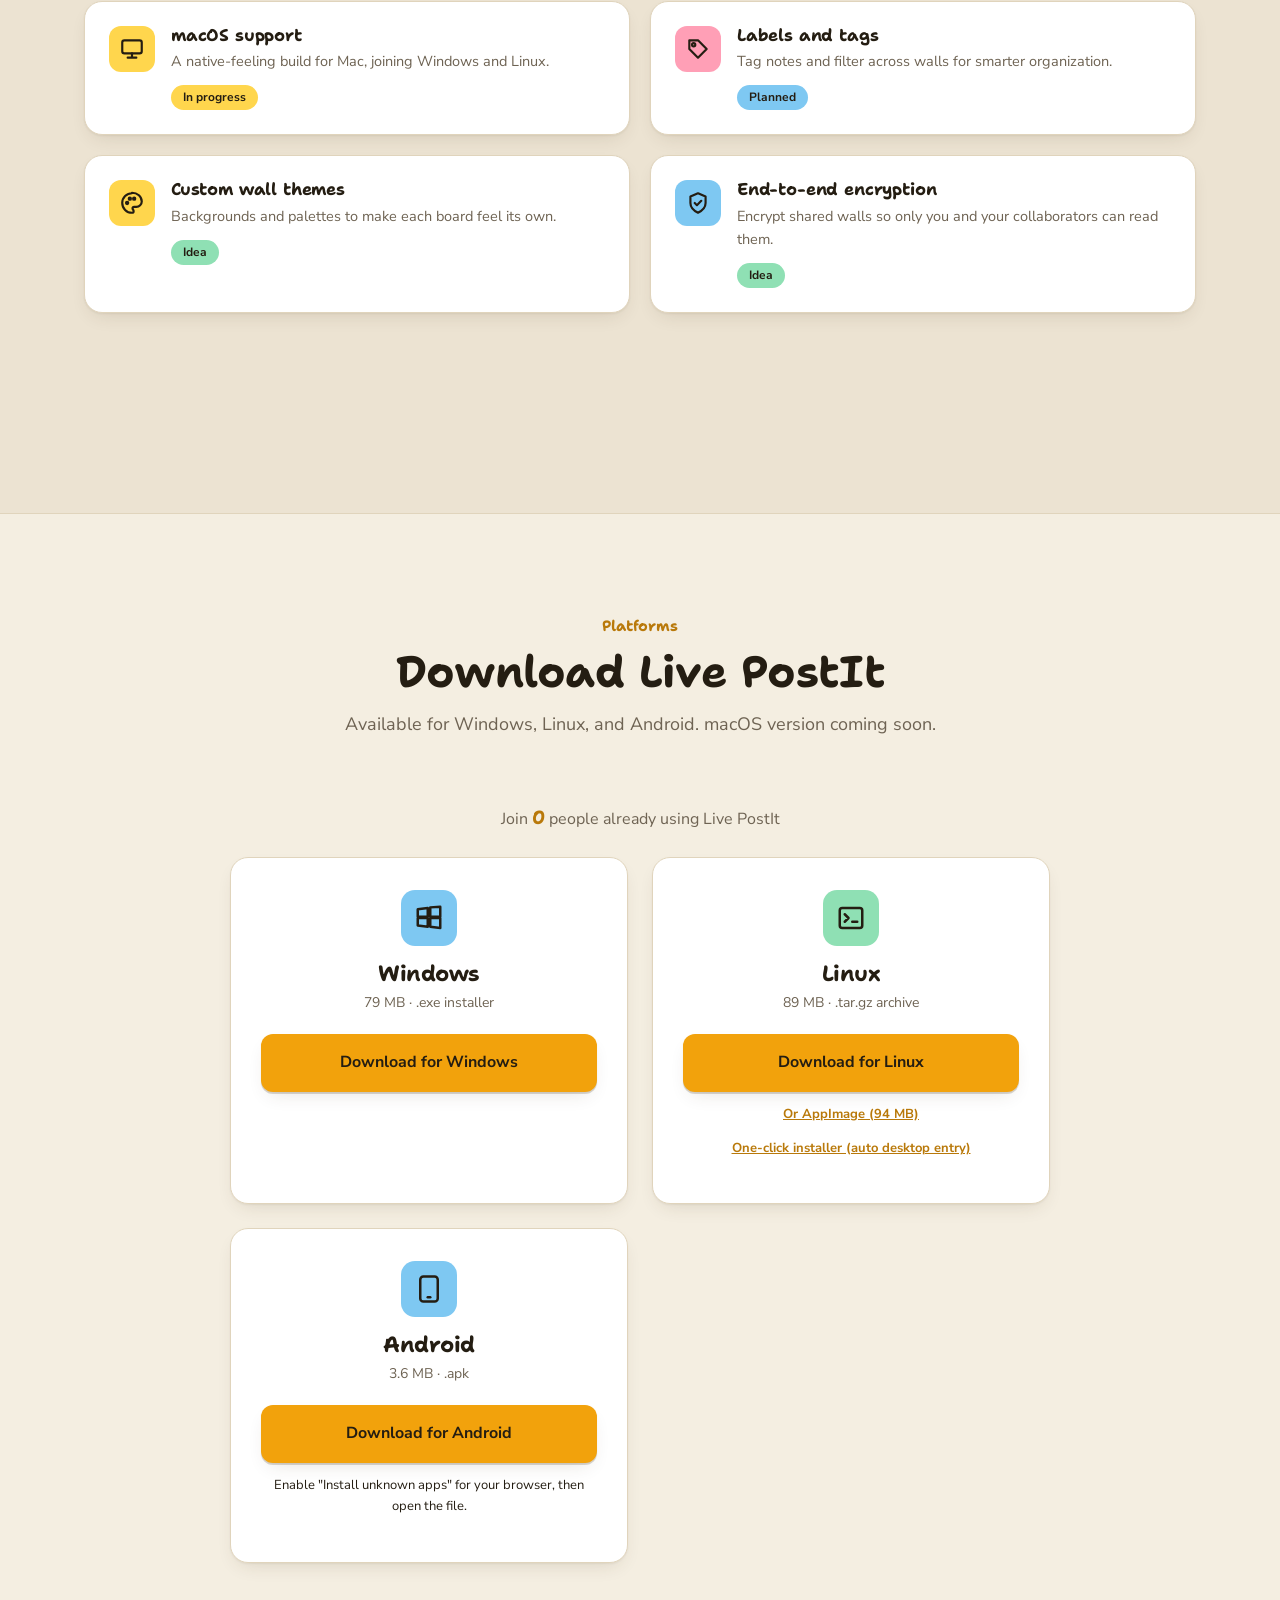
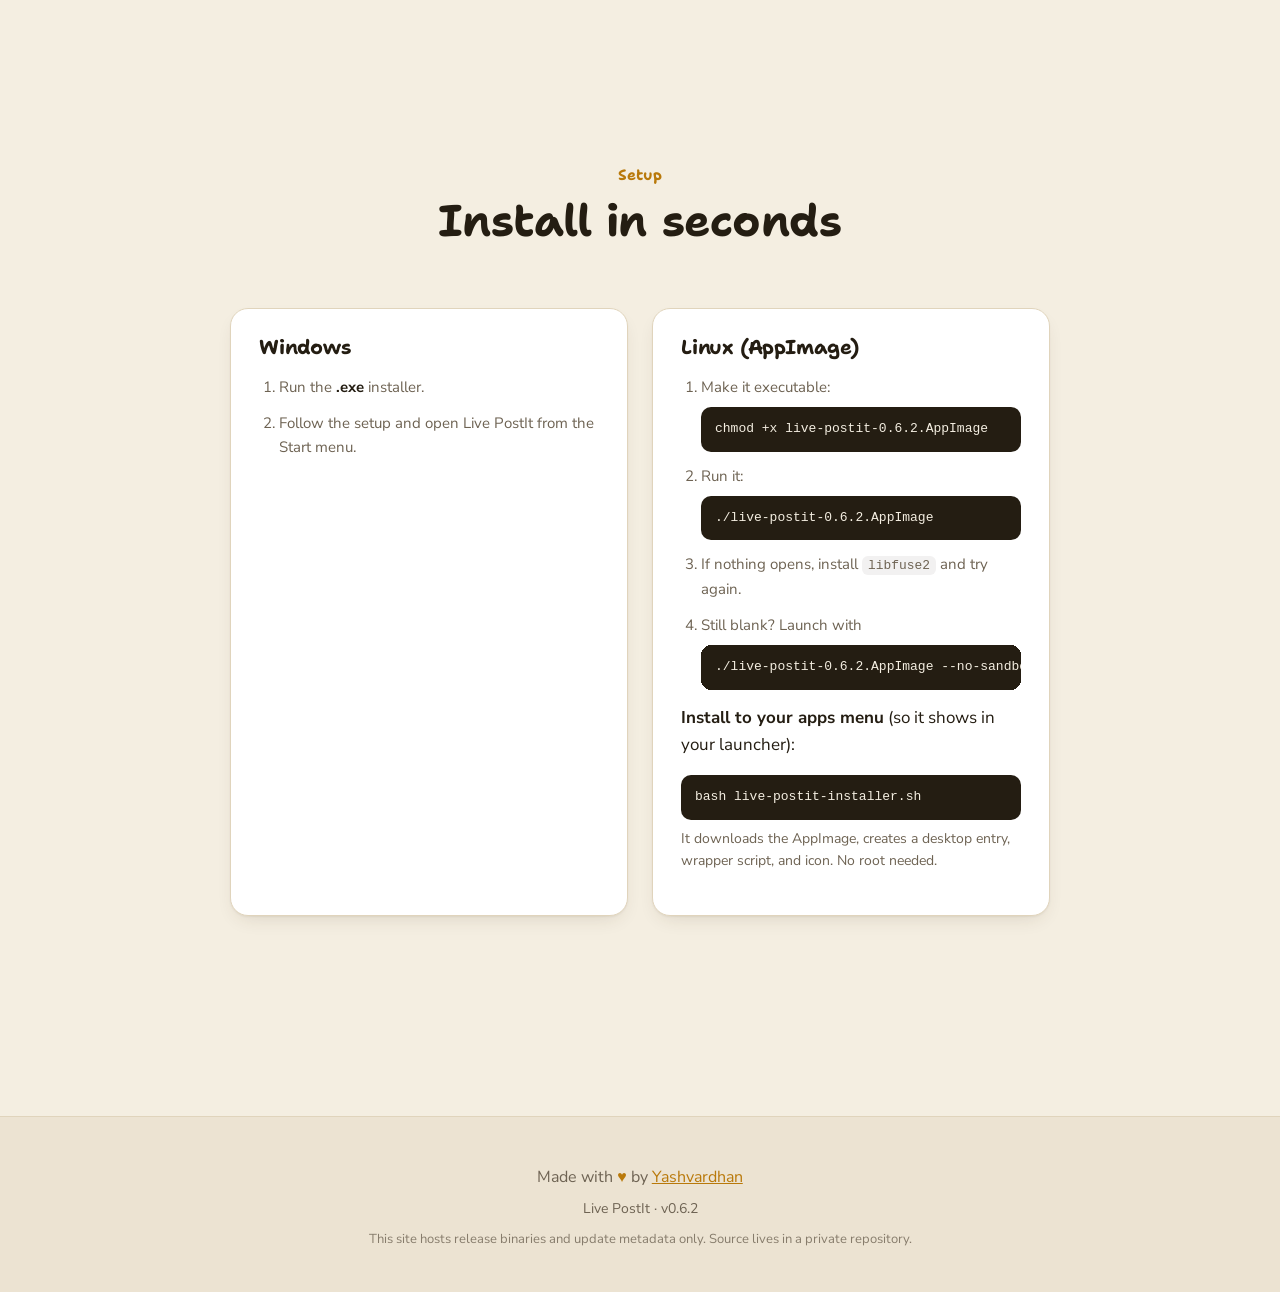
==== commit 49c6719e: "v0.6.2: E2E encrypted sharing, hardened rules, Android export, audit fixes" ====
--- a/index.html
+++ b/index.html
@@ -55,7 +55,7 @@
 
         <div class="hero-wall" aria-hidden="true">
           <div class="note sun">
-            <div class="note-text">Ship v0.6.1</div>
+            <div class="note-text">Ship v0.6.2</div>
             <span class="note-tag">today</span>
           </div>
           <div class="note sky">
@@ -246,7 +246,7 @@
             <div class="guide-num">1</div>
             <h3>Install it</h3>
             <p>Grab your platform's file in the <a href="#download">Download</a> section and run it.</p>
-            <p class="guide-tip">Linux AppImage? Run <code>chmod +x live-postit-0.6.1.AppImage</code> first.</p>
+            <p class="guide-tip">Linux AppImage? Run <code>chmod +x live-postit-0.6.2.AppImage</code> first.</p>
           </div>
           <div class="guide-step reveal">
             <div class="guide-num">2</div>
@@ -319,16 +319,19 @@
       <section class="section">
         <div class="section-head reveal">
           <span class="eyebrow">Latest</span>
-          <h2>What's new in v0.6.1</h2>
-          <p>Automatic updates, done right — plus everything from v0.6.0.</p>
+          <h2>What's new in v0.6.2</h2>
+          <p>Hardened sharing &amp; updates, plus everything from v0.6.1.</p>
         </div>
         <ul class="changelog-list">
-          <li class="reveal"><strong>Fixed automatic updates</strong>"Check for updates" no longer throws an error, the "Install and restart" button actually installs the new version, and the current version is now shown in Settings.</li>
+          <li class="reveal"><strong>Encrypted shared walls</strong>Shared-wall contents are now end-to-end encrypted with a key derived from your share code, and database rules restrict writes to the owner and joined members.</li>
+          <li class="reveal"><strong>Fixed automatic updates</strong>"Check for updates" no longer throws an error, "Install and restart" actually installs and relaunches, and the running version is shown in Settings.</li>
+          <li class="reveal"><strong>Android improvements</strong>Wall image export now works on Android; attachment save and JSON export were fixed. Signing secrets and file exposure were hardened.</li>
+          <li class="reveal"><strong>Privacy control</strong>The anonymous usage check-in can now be turned off in Settings, and check-in records are only readable by their owner.</li>
+          <li class="reveal"><strong>Everything from v0.6.1</strong>Live shared-wall sync, editor badges, and edge-to-edge Android are all included.</li>
           <li class="reveal"><strong>Live shared-wall sync</strong>Notes you create, edit, or delete on a shared wall now sync to every other user in real time — including heading changes.</li>
           <li class="reveal"><strong>Editor badge</strong>When someone else edits your note, a small badge shows who made the last edit.</li>
           <li class="reveal"><strong>Android edge-to-edge</strong>The app now draws edge-to-edge on notched and cutout displays, so notes aren't hidden behind the status bar.</li>
           <li class="reveal"><strong>UI fixes</strong>The settings modal now always stays on top, and the export menu no longer flashes on startup.</li>
-          <li class="reveal"><strong>Everything from v0.6.0</strong>Wall reordering, note attachments, wall export to PNG/PDF, and the live download counter are all included.</li>
         </ul>
       </section>
 
@@ -400,7 +403,7 @@
             </div>
             <h3>Windows</h3>
             <p class="dl-size">79 MB &middot; .exe installer</p>
-            <a href="assets/live-postit-Setup-0.6.1.exe" class="btn primary">Download for Windows</a>
+            <a href="assets/live-postit-Setup-0.6.2.exe" class="btn primary">Download for Windows</a>
           </div>
           <div class="download-card reveal">
             <div class="dl-icon" style="background: var(--note-mint);">
@@ -408,8 +411,8 @@
             </div>
             <h3>Linux</h3>
             <p class="dl-size">89 MB &middot; .tar.gz archive</p>
-            <a href="assets/live-postit-0.6.1.tar.gz" class="btn primary">Download for Linux</a>
-            <p class="dl-alt"><a href="assets/live-postit-0.6.1.AppImage">Or AppImage (94 MB)</a></p>
+            <a href="assets/live-postit-0.6.2.tar.gz" class="btn primary">Download for Linux</a>
+            <p class="dl-alt"><a href="assets/live-postit-0.6.2.AppImage">Or AppImage (94 MB)</a></p>
             <p class="dl-alt"><a href="assets/live-postit-installer.sh">One-click installer (auto desktop entry)</a></p>
           </div>
           <div class="download-card reveal">
@@ -418,7 +421,7 @@
             </div>
             <h3>Android</h3>
             <p class="dl-size">3.6 MB &middot; .apk</p>
-            <a href="assets/live-postit-0.6.1.apk" class="btn primary">Download for Android</a>
+            <a href="assets/live-postit-0.6.2.apk" class="btn primary">Download for Android</a>
             <p class="dl-alt">Enable "Install unknown apps" for your browser, then open the file.</p>
           </div>
         </div>
@@ -441,14 +444,14 @@
             <h3>Linux (AppImage)</h3>
             <ol>
               <li>Make it executable:
-                <pre>chmod +x live-postit-0.6.1.AppImage</pre>
+                <pre>chmod +x live-postit-0.6.2.AppImage</pre>
               </li>
               <li>Run it:
-                <pre>./live-postit-0.6.1.AppImage</pre>
+                <pre>./live-postit-0.6.2.AppImage</pre>
               </li>
               <li>If nothing opens, install <code>libfuse2</code> and try again.</li>
               <li>Still blank? Launch with
-                <pre>./live-postit-0.6.1.AppImage --no-sandbox --disable-gpu</pre>
+                <pre>./live-postit-0.6.2.AppImage --no-sandbox --disable-gpu</pre>
               </li>
             </ol>
             <p style="margin-top:14px;"><strong>Install to your apps menu</strong> (so it shows in your launcher):</p>
@@ -466,7 +469,7 @@
           Made with <span class="heart">&hearts;</span> by
           <a href="https://github.com/outlander420" target="_blank" rel="noopener">Yashvardhan</a>
         </p>
-        <p>Live PostIt &middot; v0.6.1</p>
+        <p>Live PostIt &middot; v0.6.2</p>
         <p class="fine">This site hosts release binaries and update metadata only. Source lives in a private repository.</p>
       </div>
     </footer>
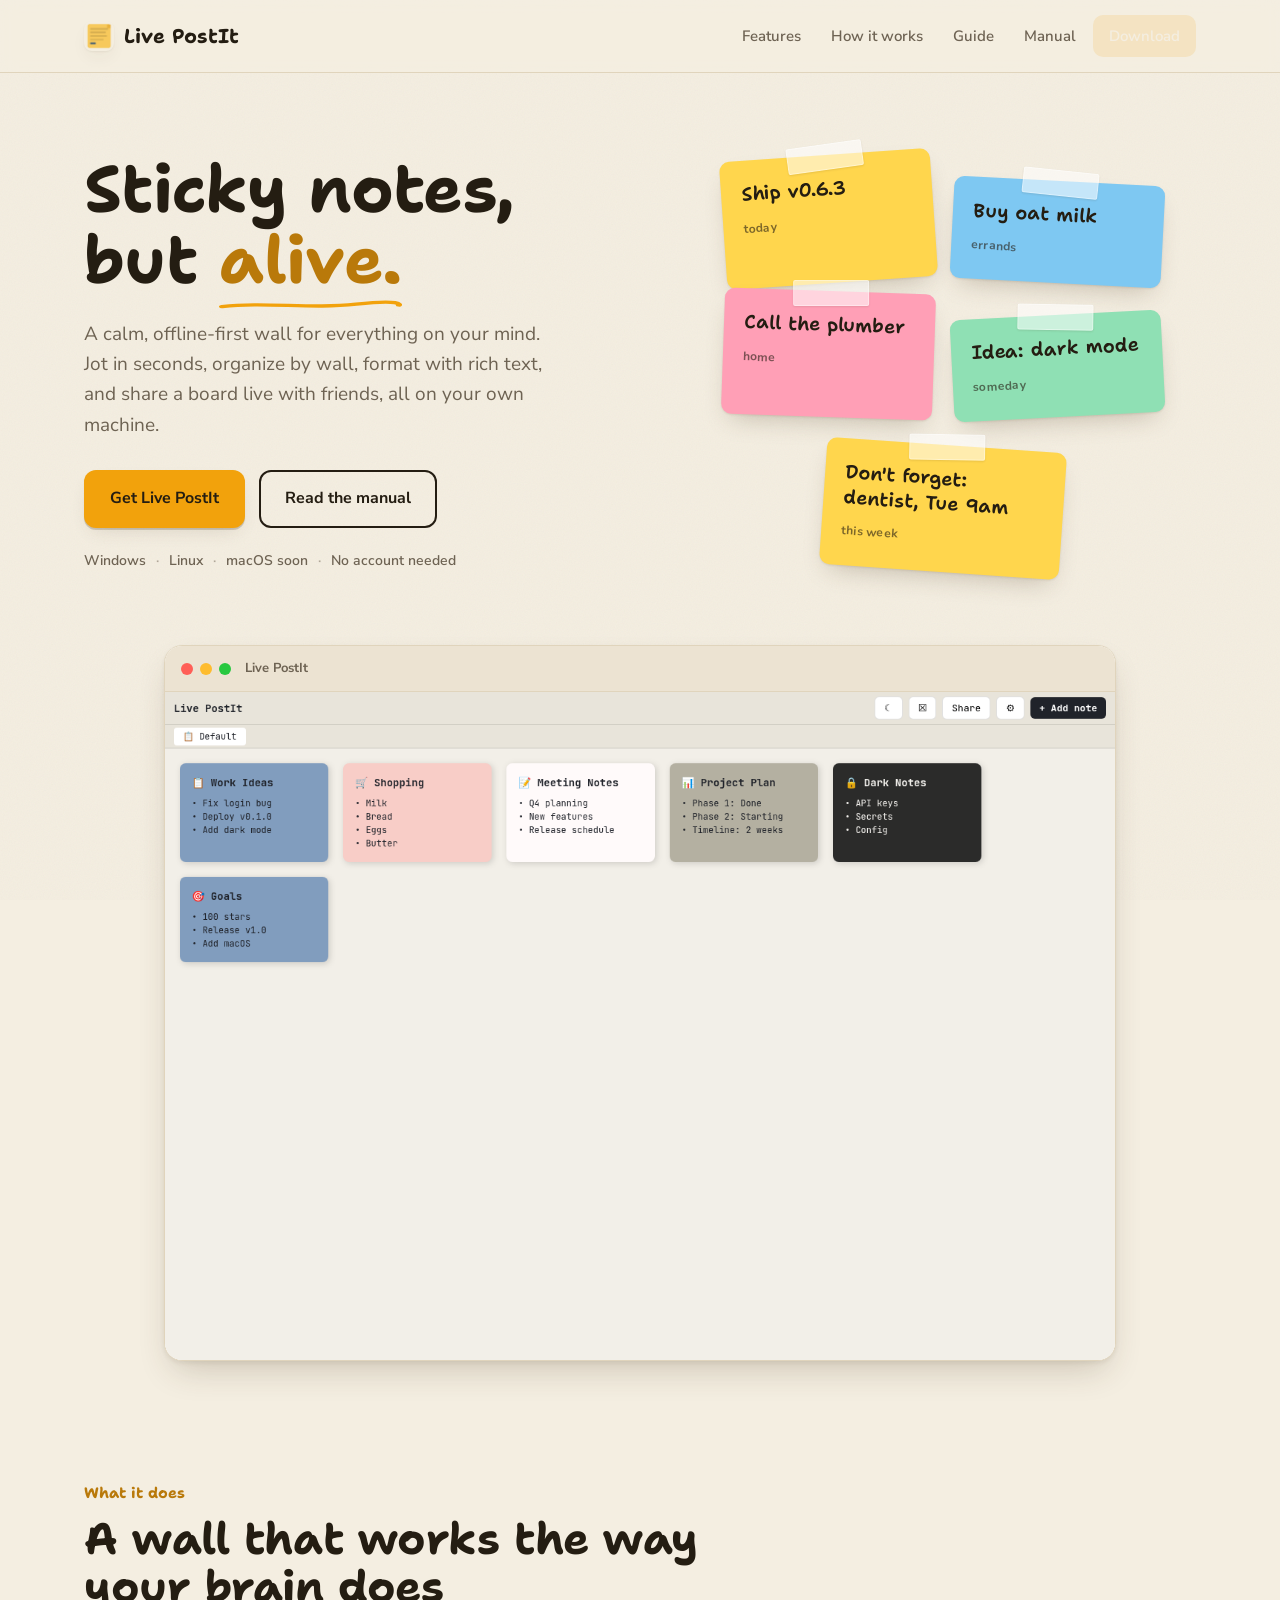
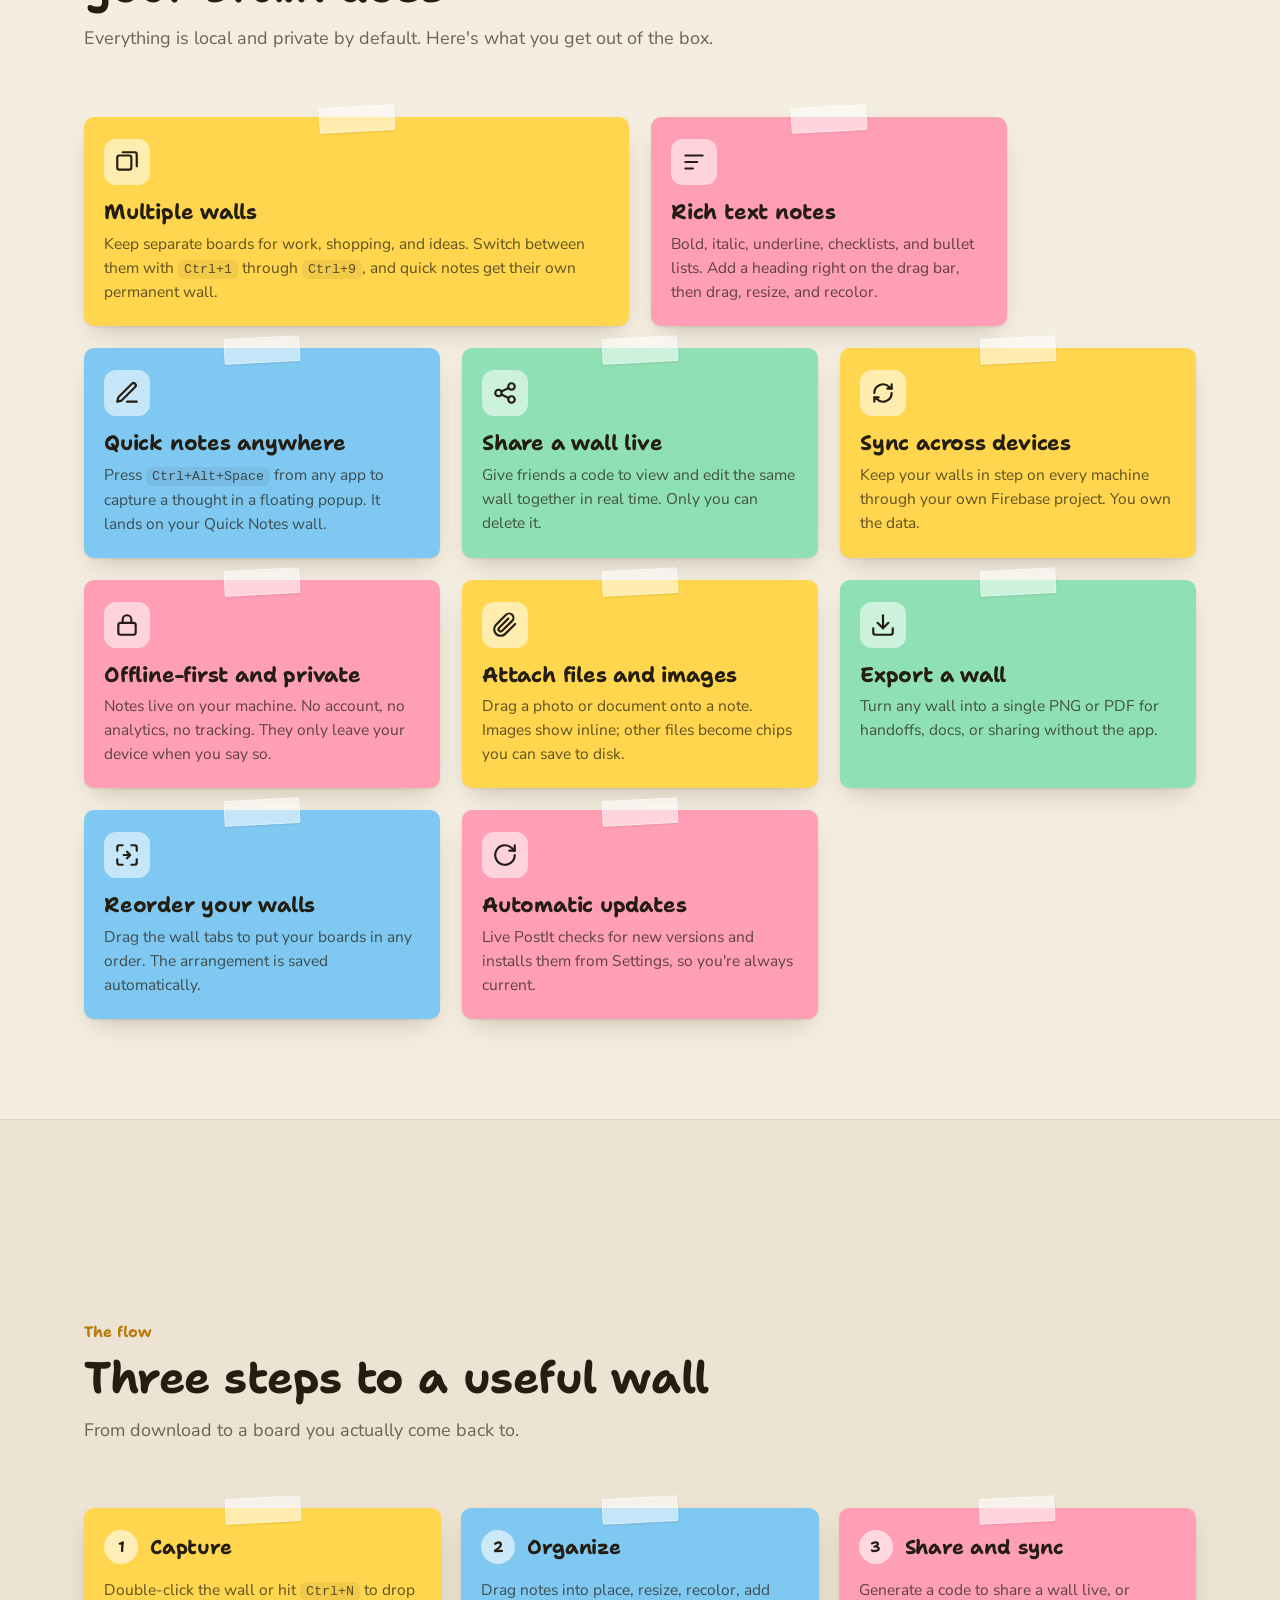
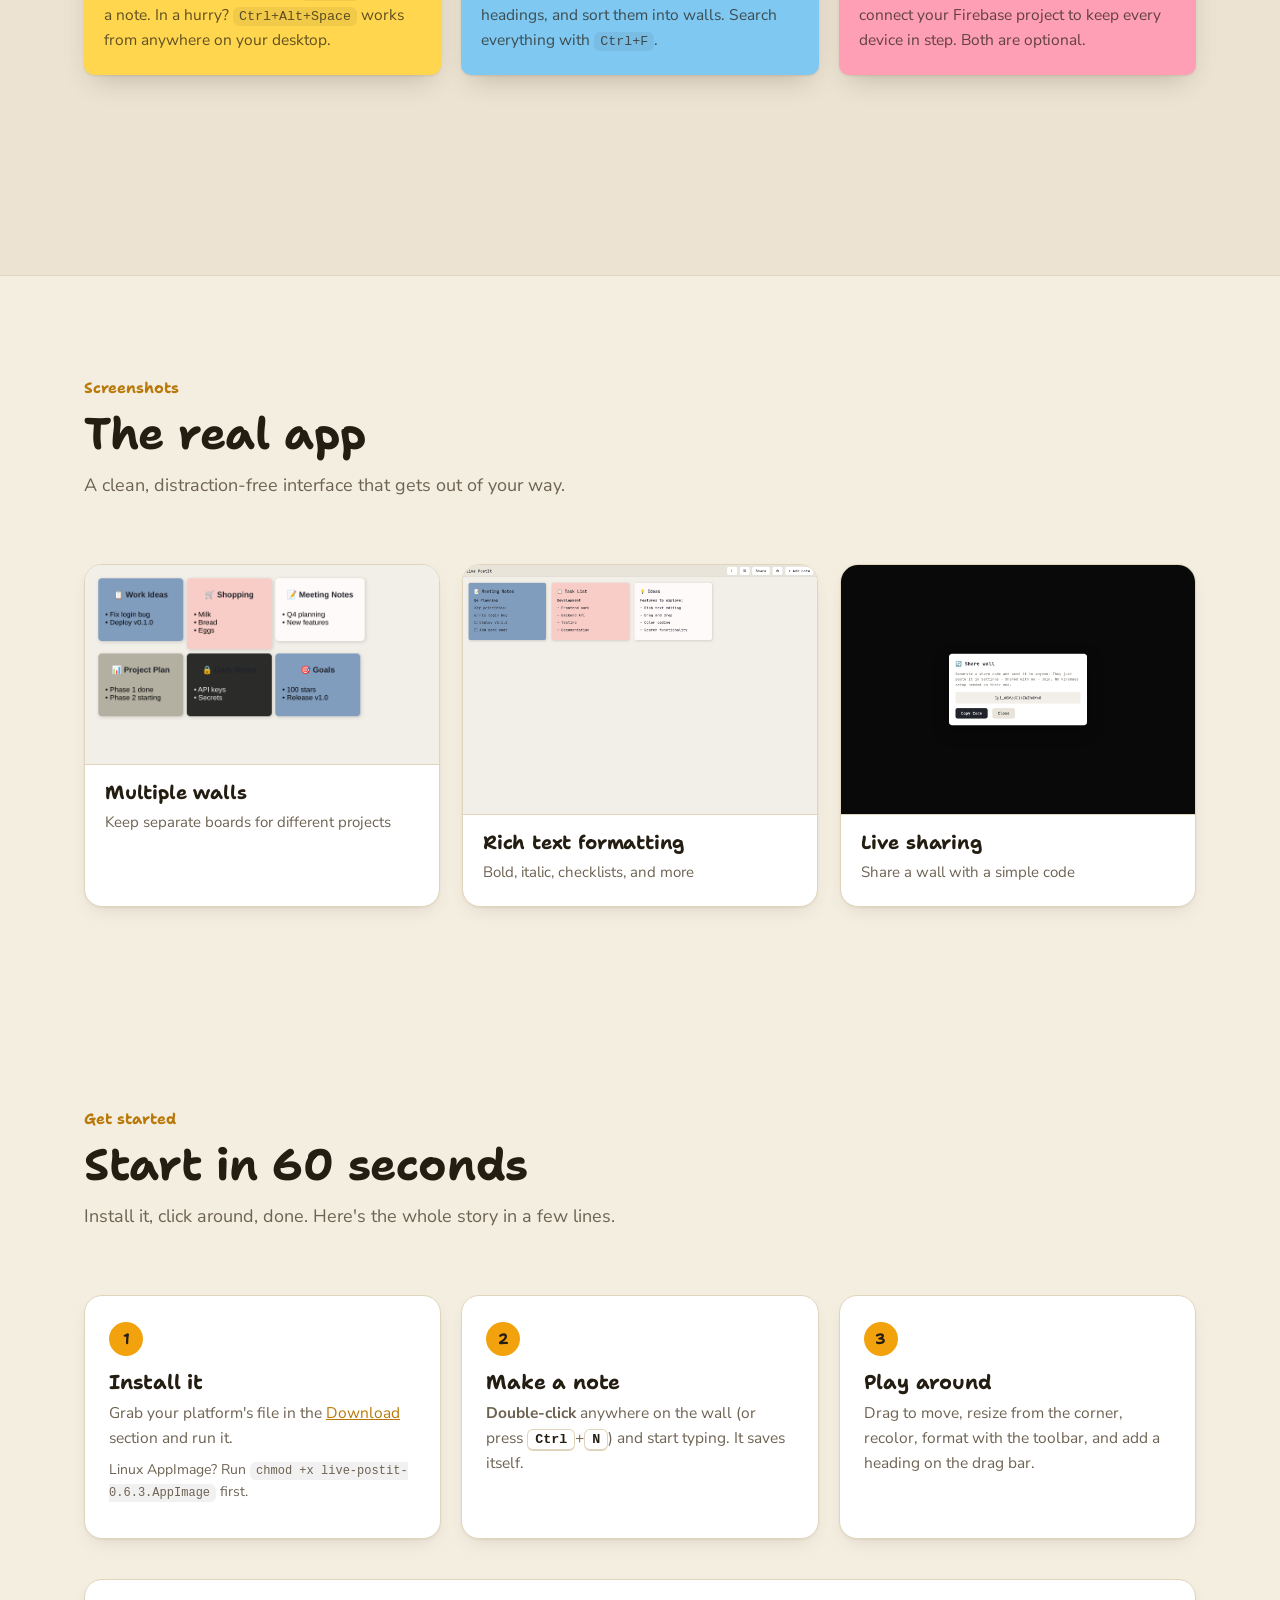
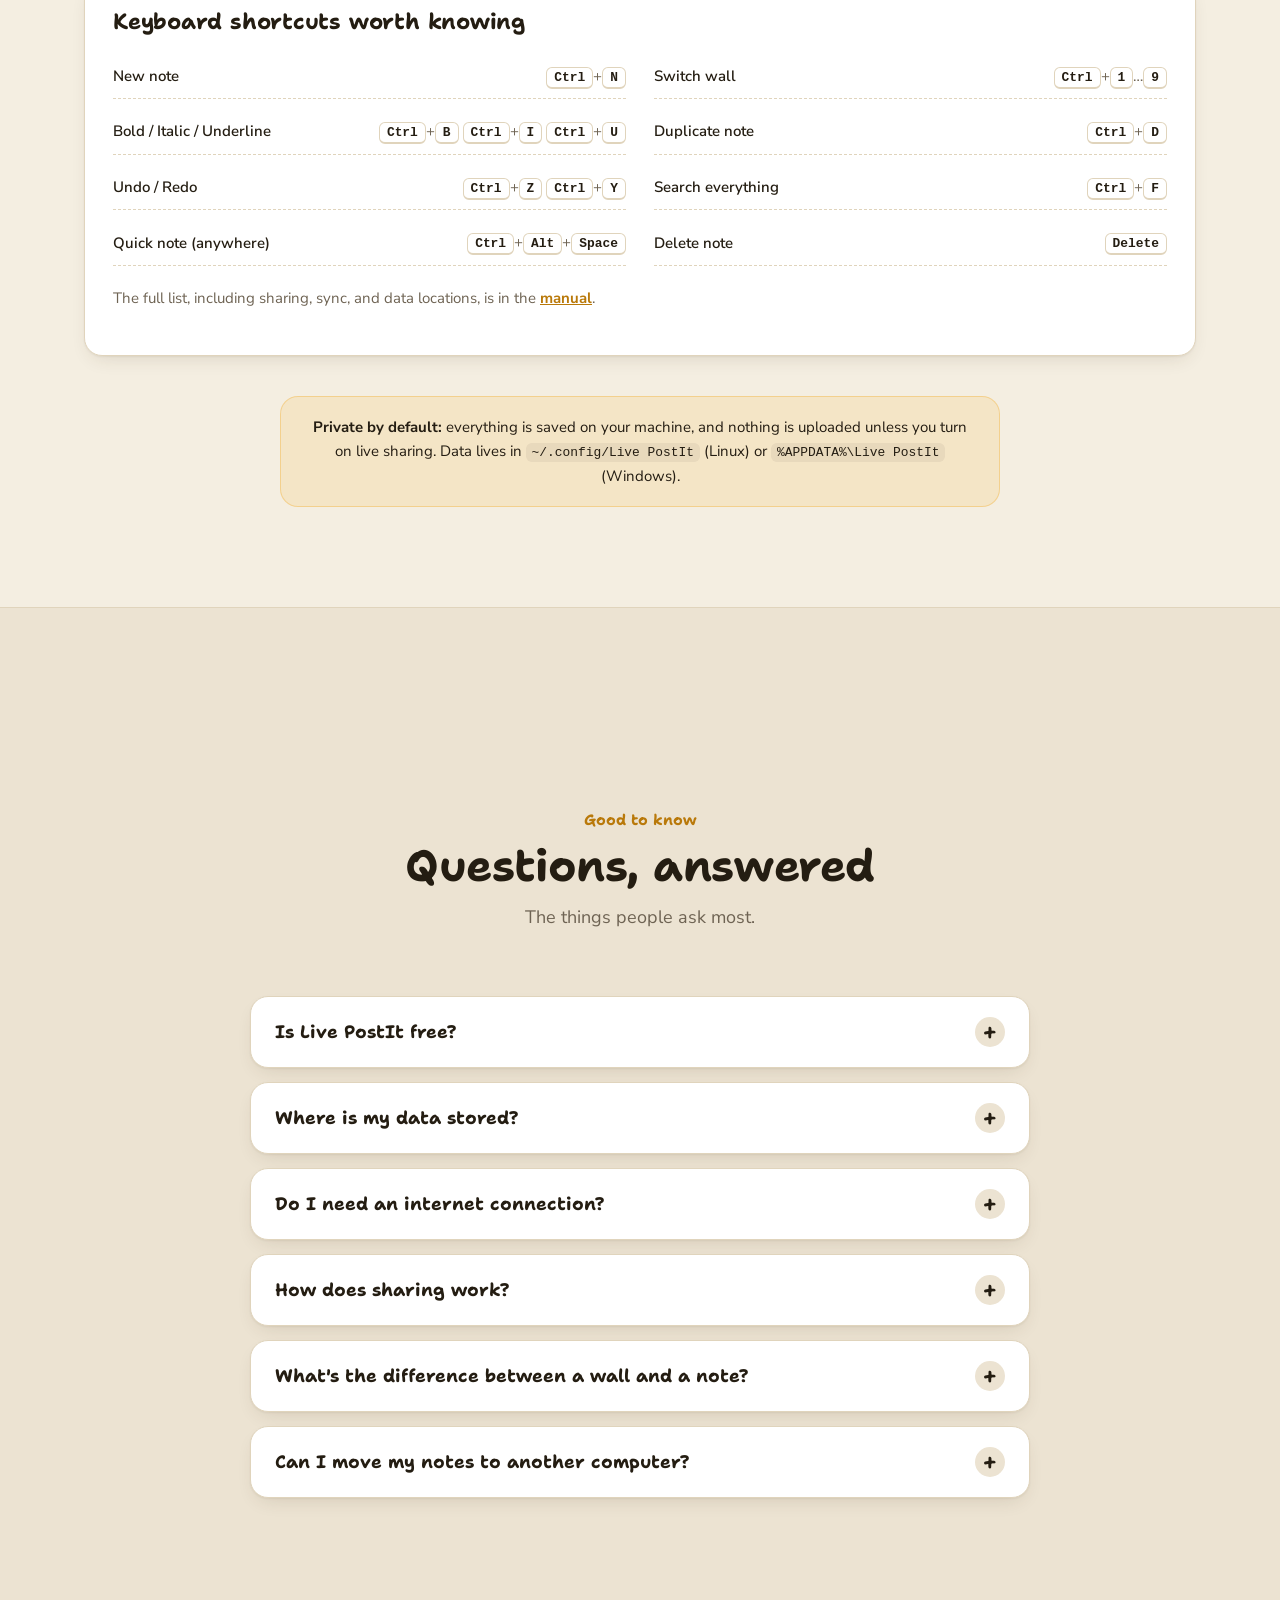
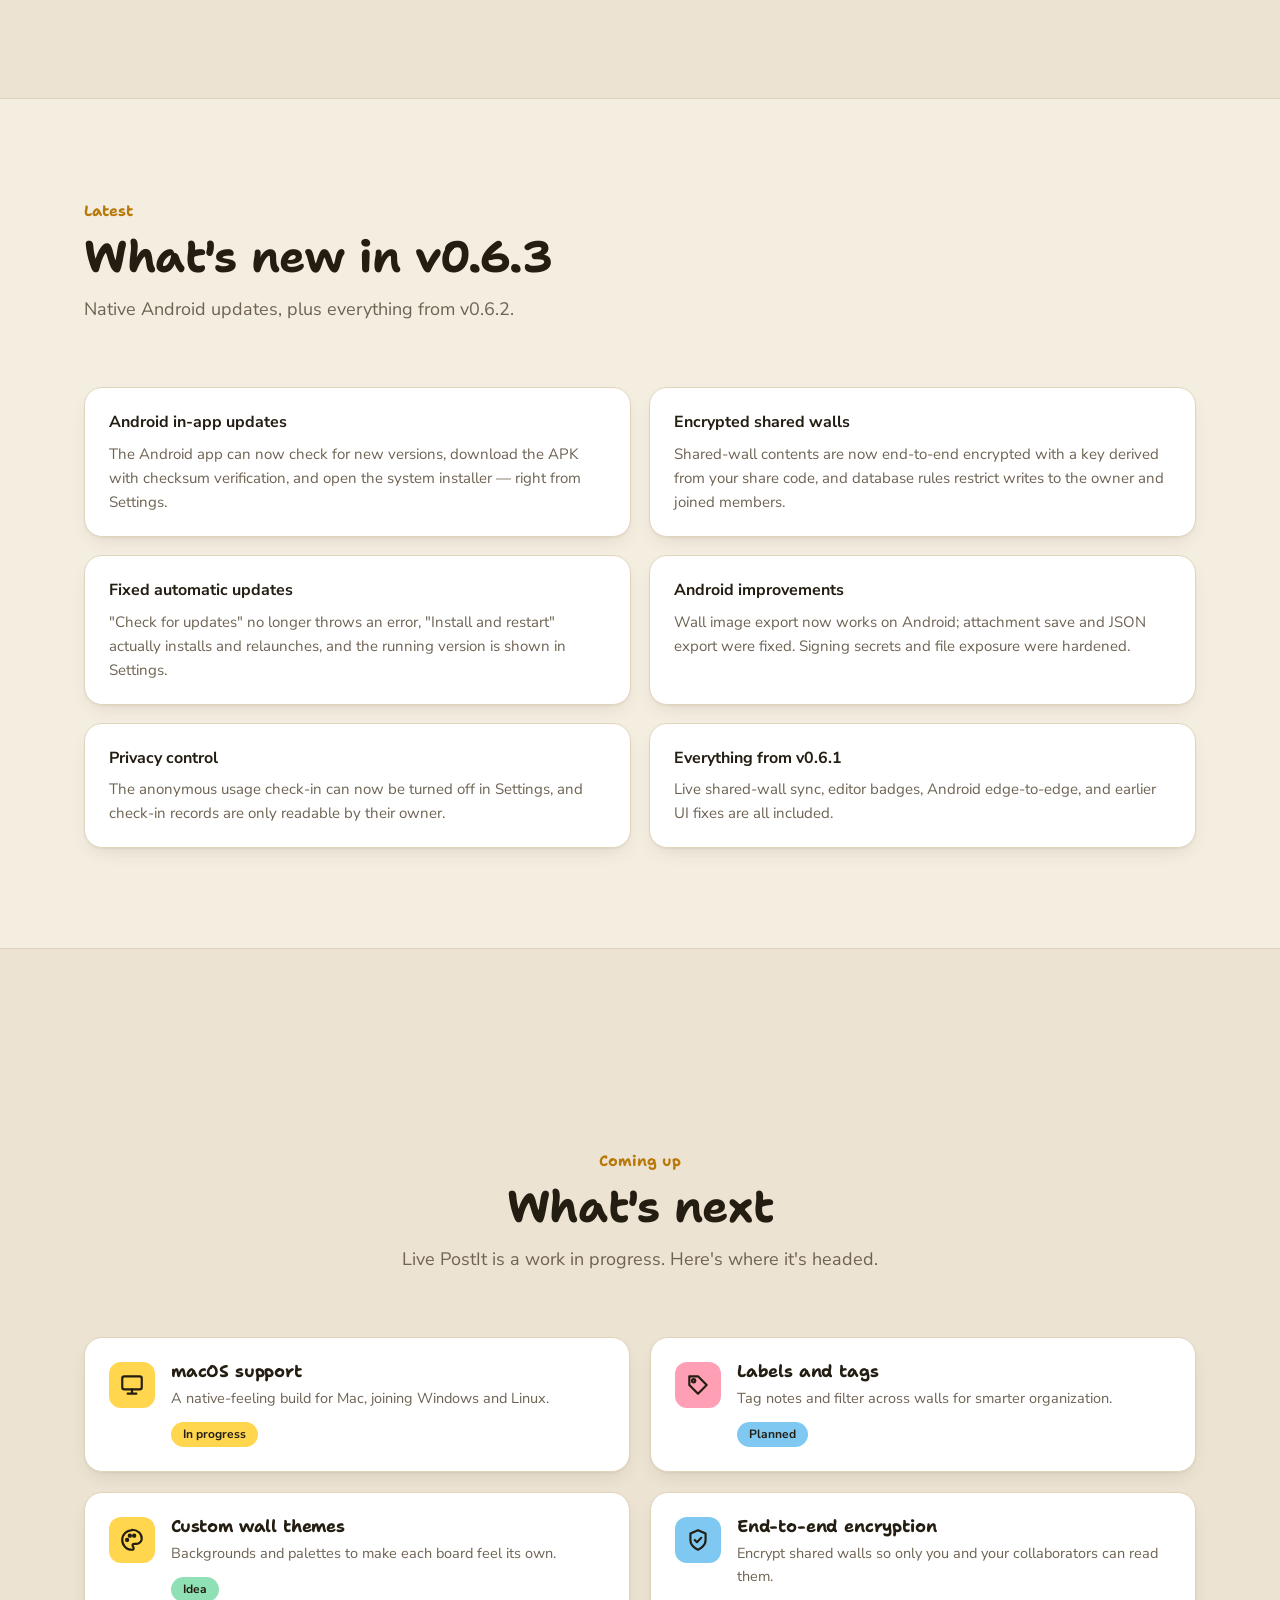
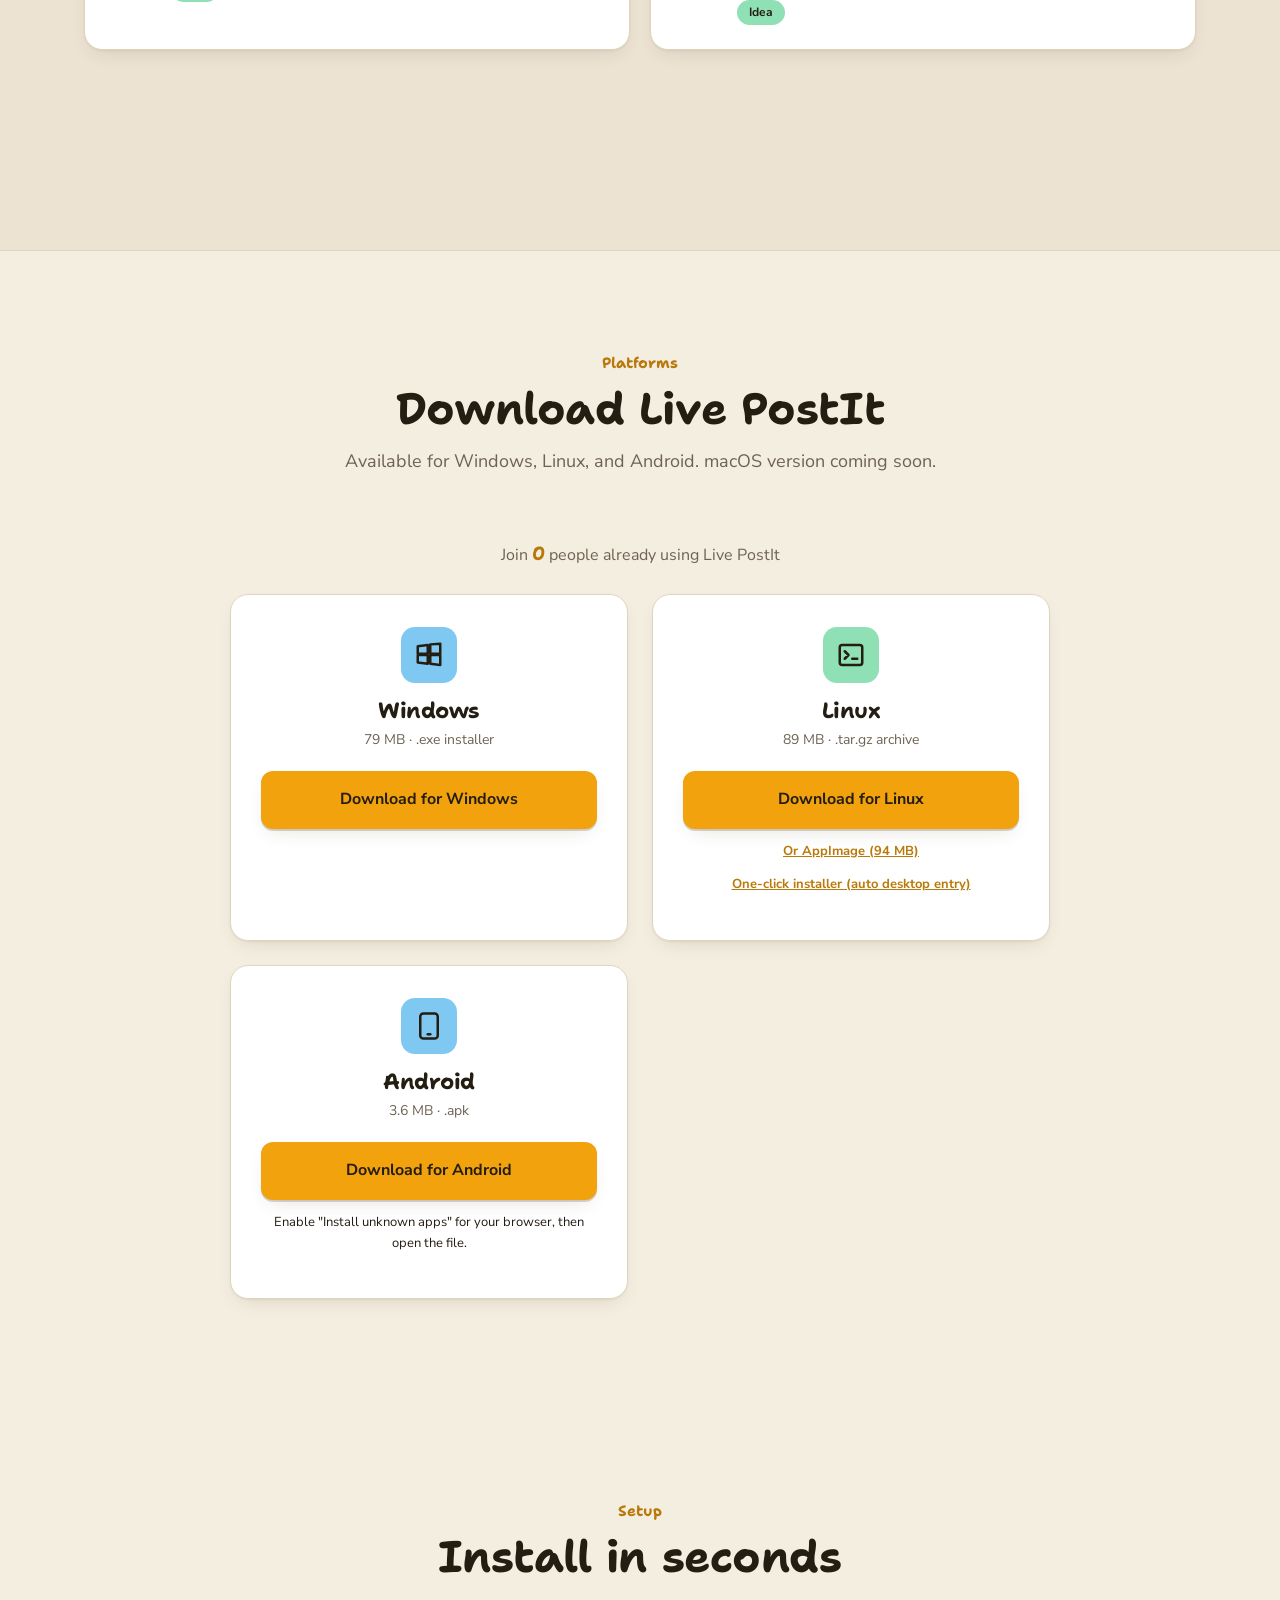
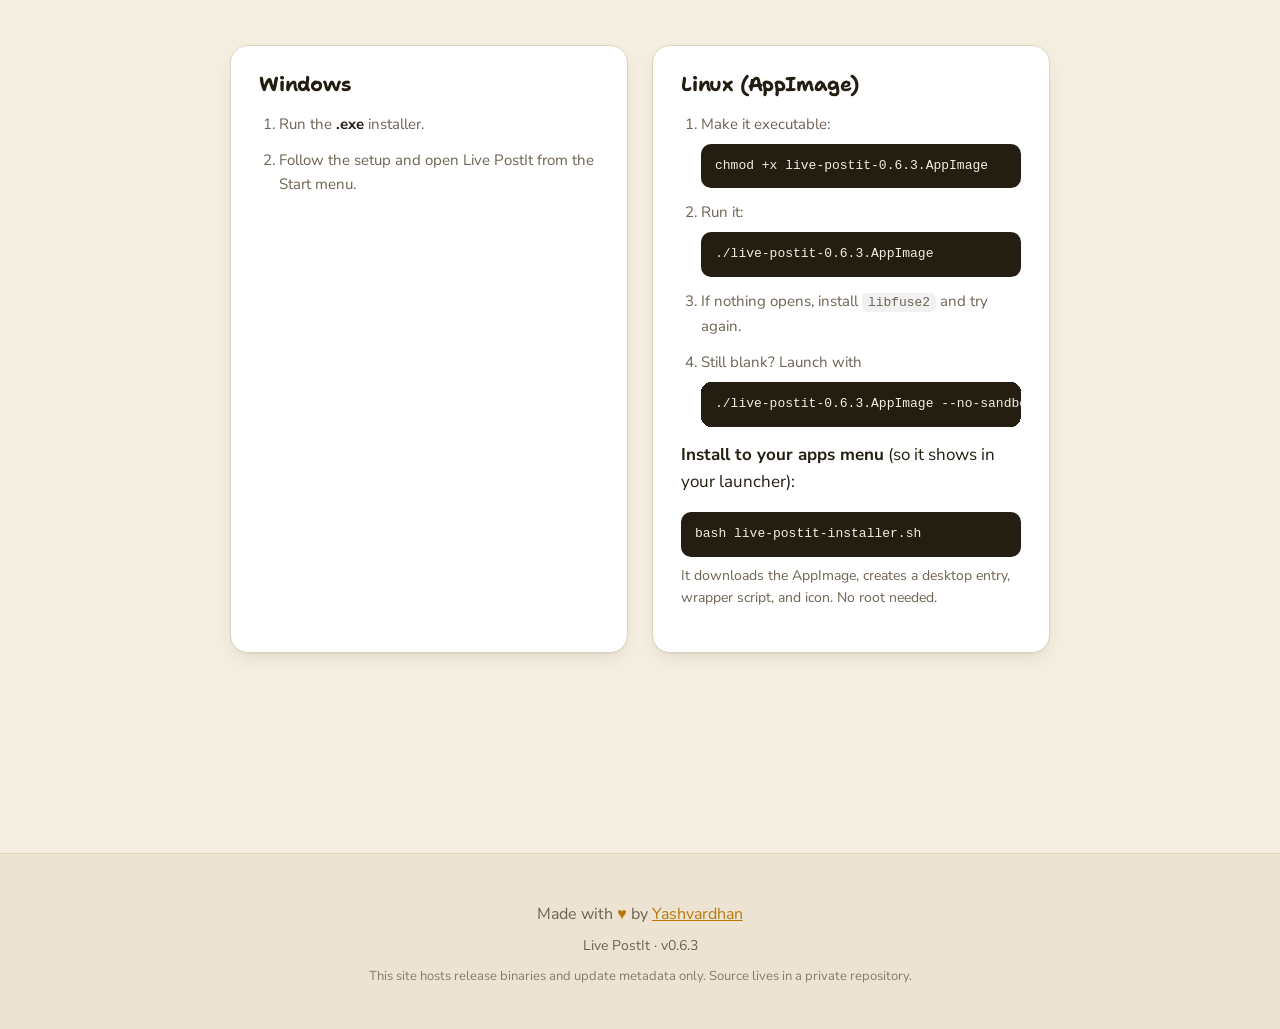
==== commit fcbf9199: "v0.6.3: native Android in-app updates with verified APK download" ====
--- a/index.html
+++ b/index.html
@@ -55,7 +55,7 @@
 
         <div class="hero-wall" aria-hidden="true">
           <div class="note sun">
-            <div class="note-text">Ship v0.6.2</div>
+            <div class="note-text">Ship v0.6.3</div>
             <span class="note-tag">today</span>
           </div>
           <div class="note sky">
@@ -246,7 +246,7 @@
             <div class="guide-num">1</div>
             <h3>Install it</h3>
             <p>Grab your platform's file in the <a href="#download">Download</a> section and run it.</p>
-            <p class="guide-tip">Linux AppImage? Run <code>chmod +x live-postit-0.6.2.AppImage</code> first.</p>
+            <p class="guide-tip">Linux AppImage? Run <code>chmod +x live-postit-0.6.3.AppImage</code> first.</p>
           </div>
           <div class="guide-step reveal">
             <div class="guide-num">2</div>
@@ -319,19 +319,16 @@
       <section class="section">
         <div class="section-head reveal">
           <span class="eyebrow">Latest</span>
-          <h2>What's new in v0.6.2</h2>
-          <p>Hardened sharing &amp; updates, plus everything from v0.6.1.</p>
+          <h2>What's new in v0.6.3</h2>
+          <p>Native Android updates, plus everything from v0.6.2.</p>
         </div>
         <ul class="changelog-list">
+          <li class="reveal"><strong>Android in-app updates</strong>The Android app can now check for new versions, download the APK with checksum verification, and open the system installer — right from Settings.</li>
           <li class="reveal"><strong>Encrypted shared walls</strong>Shared-wall contents are now end-to-end encrypted with a key derived from your share code, and database rules restrict writes to the owner and joined members.</li>
           <li class="reveal"><strong>Fixed automatic updates</strong>"Check for updates" no longer throws an error, "Install and restart" actually installs and relaunches, and the running version is shown in Settings.</li>
           <li class="reveal"><strong>Android improvements</strong>Wall image export now works on Android; attachment save and JSON export were fixed. Signing secrets and file exposure were hardened.</li>
           <li class="reveal"><strong>Privacy control</strong>The anonymous usage check-in can now be turned off in Settings, and check-in records are only readable by their owner.</li>
-          <li class="reveal"><strong>Everything from v0.6.1</strong>Live shared-wall sync, editor badges, and edge-to-edge Android are all included.</li>
-          <li class="reveal"><strong>Live shared-wall sync</strong>Notes you create, edit, or delete on a shared wall now sync to every other user in real time — including heading changes.</li>
-          <li class="reveal"><strong>Editor badge</strong>When someone else edits your note, a small badge shows who made the last edit.</li>
-          <li class="reveal"><strong>Android edge-to-edge</strong>The app now draws edge-to-edge on notched and cutout displays, so notes aren't hidden behind the status bar.</li>
-          <li class="reveal"><strong>UI fixes</strong>The settings modal now always stays on top, and the export menu no longer flashes on startup.</li>
+          <li class="reveal"><strong>Everything from v0.6.1</strong>Live shared-wall sync, editor badges, Android edge-to-edge, and earlier UI fixes are all included.</li>
         </ul>
       </section>
 
@@ -403,7 +400,7 @@
             </div>
             <h3>Windows</h3>
             <p class="dl-size">79 MB &middot; .exe installer</p>
-            <a href="assets/live-postit-Setup-0.6.2.exe" class="btn primary">Download for Windows</a>
+            <a href="assets/live-postit-Setup-0.6.3.exe" class="btn primary">Download for Windows</a>
           </div>
           <div class="download-card reveal">
             <div class="dl-icon" style="background: var(--note-mint);">
@@ -411,8 +408,8 @@
             </div>
             <h3>Linux</h3>
             <p class="dl-size">89 MB &middot; .tar.gz archive</p>
-            <a href="assets/live-postit-0.6.2.tar.gz" class="btn primary">Download for Linux</a>
-            <p class="dl-alt"><a href="assets/live-postit-0.6.2.AppImage">Or AppImage (94 MB)</a></p>
+            <a href="assets/live-postit-0.6.3.tar.gz" class="btn primary">Download for Linux</a>
+            <p class="dl-alt"><a href="assets/live-postit-0.6.3.AppImage">Or AppImage (94 MB)</a></p>
             <p class="dl-alt"><a href="assets/live-postit-installer.sh">One-click installer (auto desktop entry)</a></p>
           </div>
           <div class="download-card reveal">
@@ -421,7 +418,7 @@
             </div>
             <h3>Android</h3>
             <p class="dl-size">3.6 MB &middot; .apk</p>
-            <a href="assets/live-postit-0.6.2.apk" class="btn primary">Download for Android</a>
+            <a href="assets/live-postit-0.6.3.apk" class="btn primary">Download for Android</a>
             <p class="dl-alt">Enable "Install unknown apps" for your browser, then open the file.</p>
           </div>
         </div>
@@ -444,14 +441,14 @@
             <h3>Linux (AppImage)</h3>
             <ol>
               <li>Make it executable:
-                <pre>chmod +x live-postit-0.6.2.AppImage</pre>
+                <pre>chmod +x live-postit-0.6.3.AppImage</pre>
               </li>
               <li>Run it:
-                <pre>./live-postit-0.6.2.AppImage</pre>
+                <pre>./live-postit-0.6.3.AppImage</pre>
               </li>
               <li>If nothing opens, install <code>libfuse2</code> and try again.</li>
               <li>Still blank? Launch with
-                <pre>./live-postit-0.6.2.AppImage --no-sandbox --disable-gpu</pre>
+                <pre>./live-postit-0.6.3.AppImage --no-sandbox --disable-gpu</pre>
               </li>
             </ol>
             <p style="margin-top:14px;"><strong>Install to your apps menu</strong> (so it shows in your launcher):</p>
@@ -469,7 +466,7 @@
           Made with <span class="heart">&hearts;</span> by
           <a href="https://github.com/outlander420" target="_blank" rel="noopener">Yashvardhan</a>
         </p>
-        <p>Live PostIt &middot; v0.6.2</p>
+        <p>Live PostIt &middot; v0.6.3</p>
         <p class="fine">This site hosts release binaries and update metadata only. Source lives in a private repository.</p>
       </div>
     </footer>
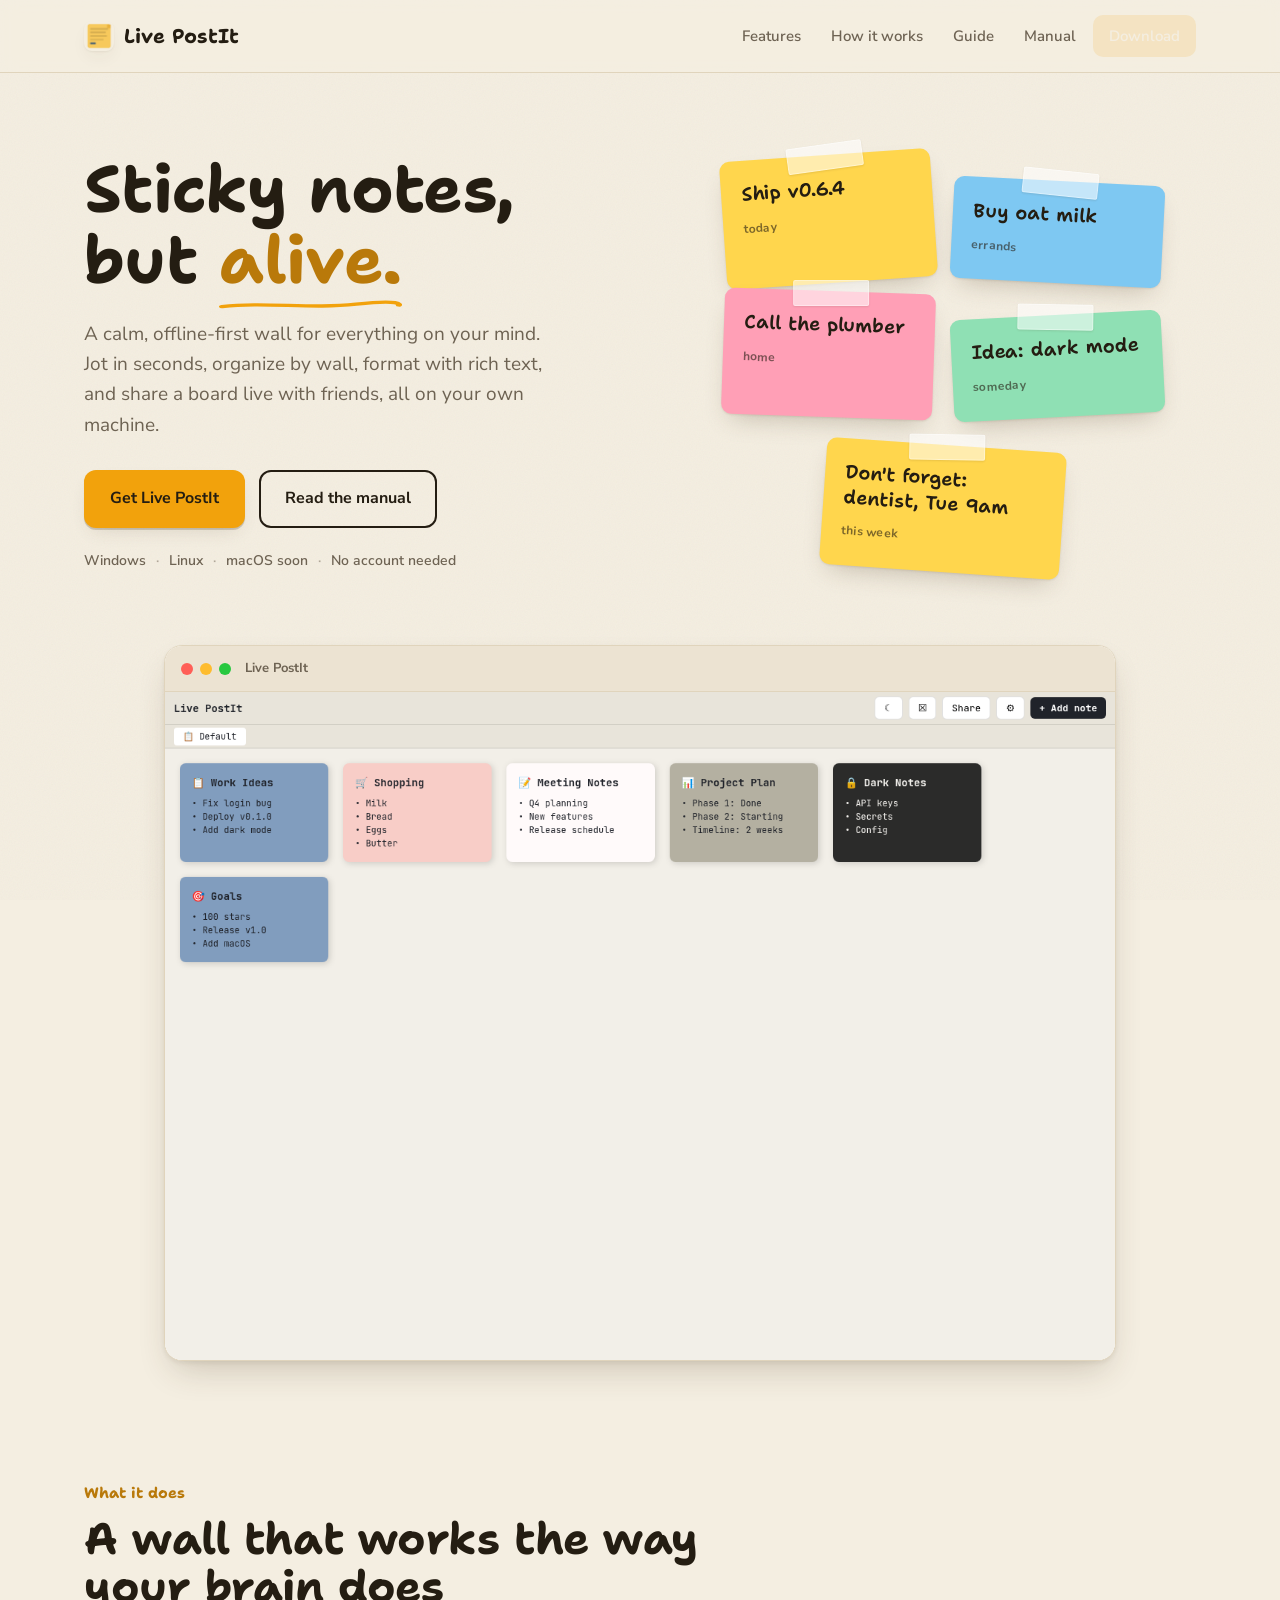
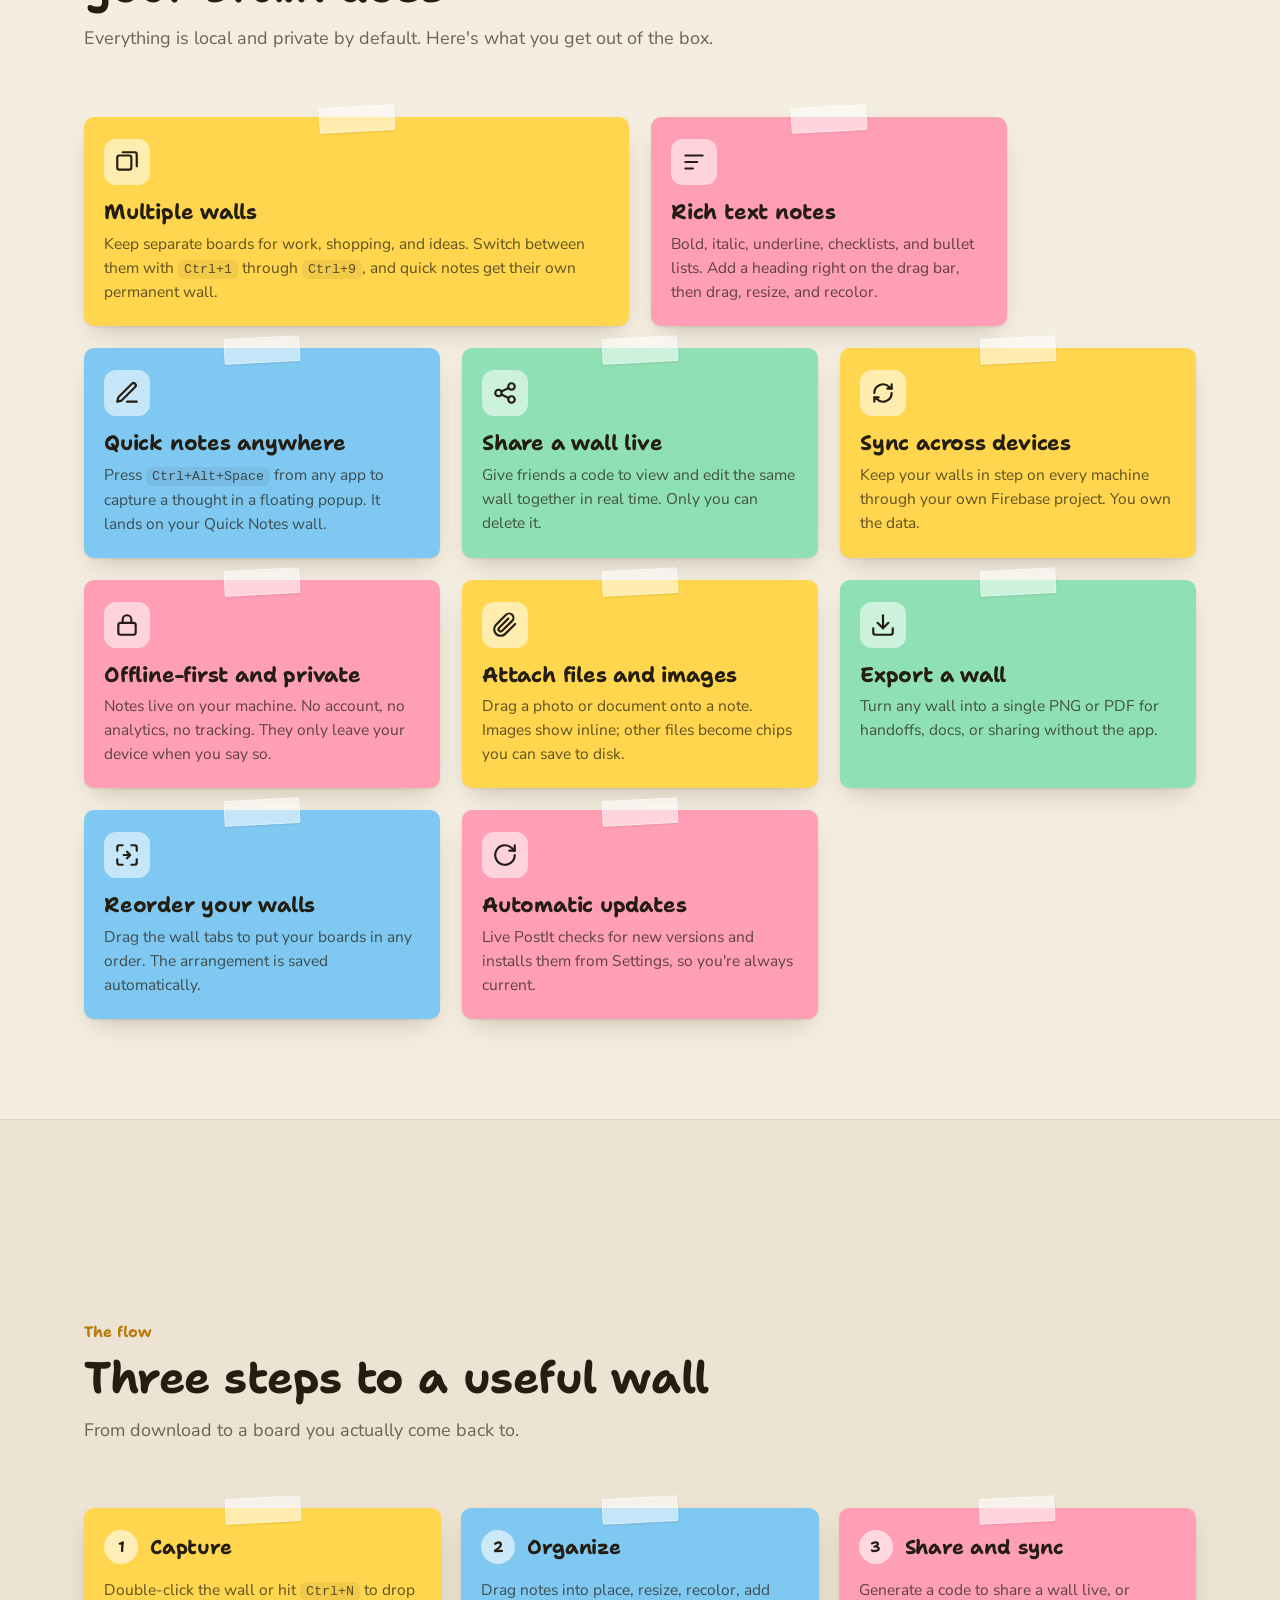
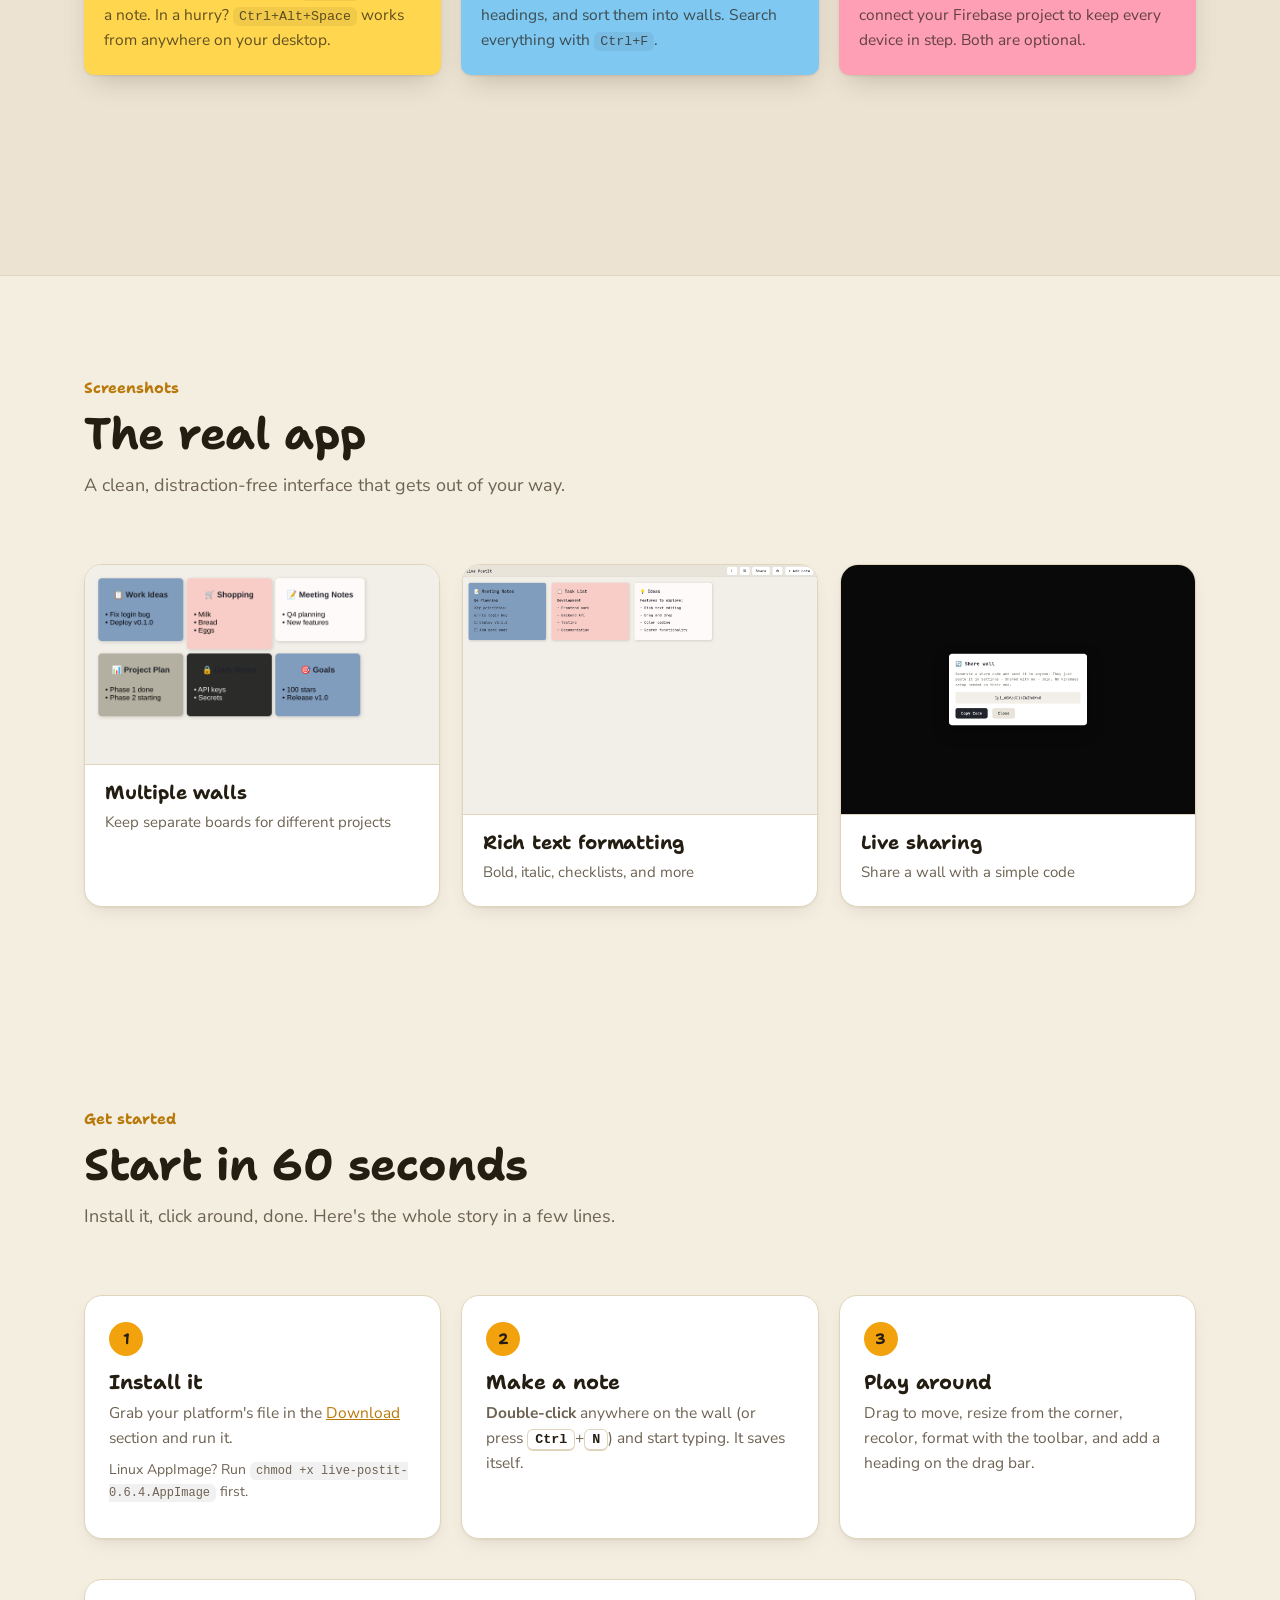
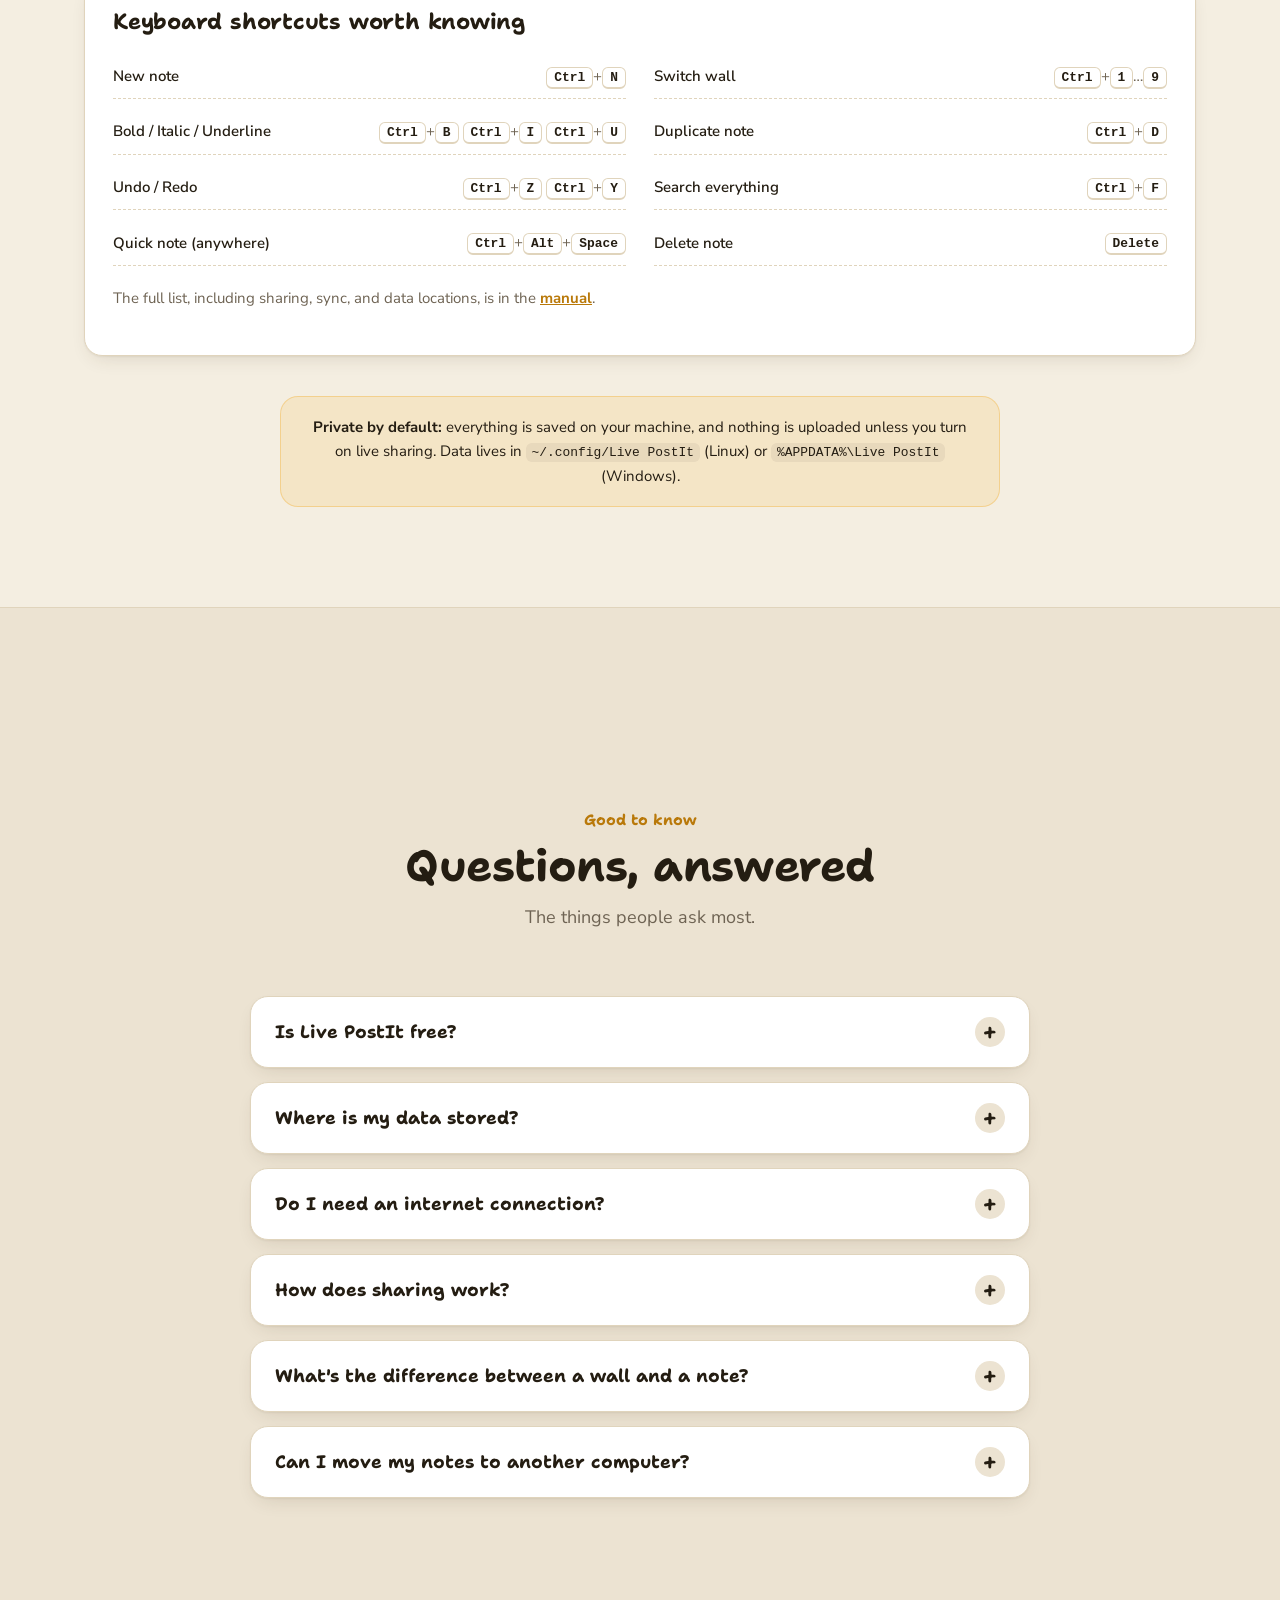
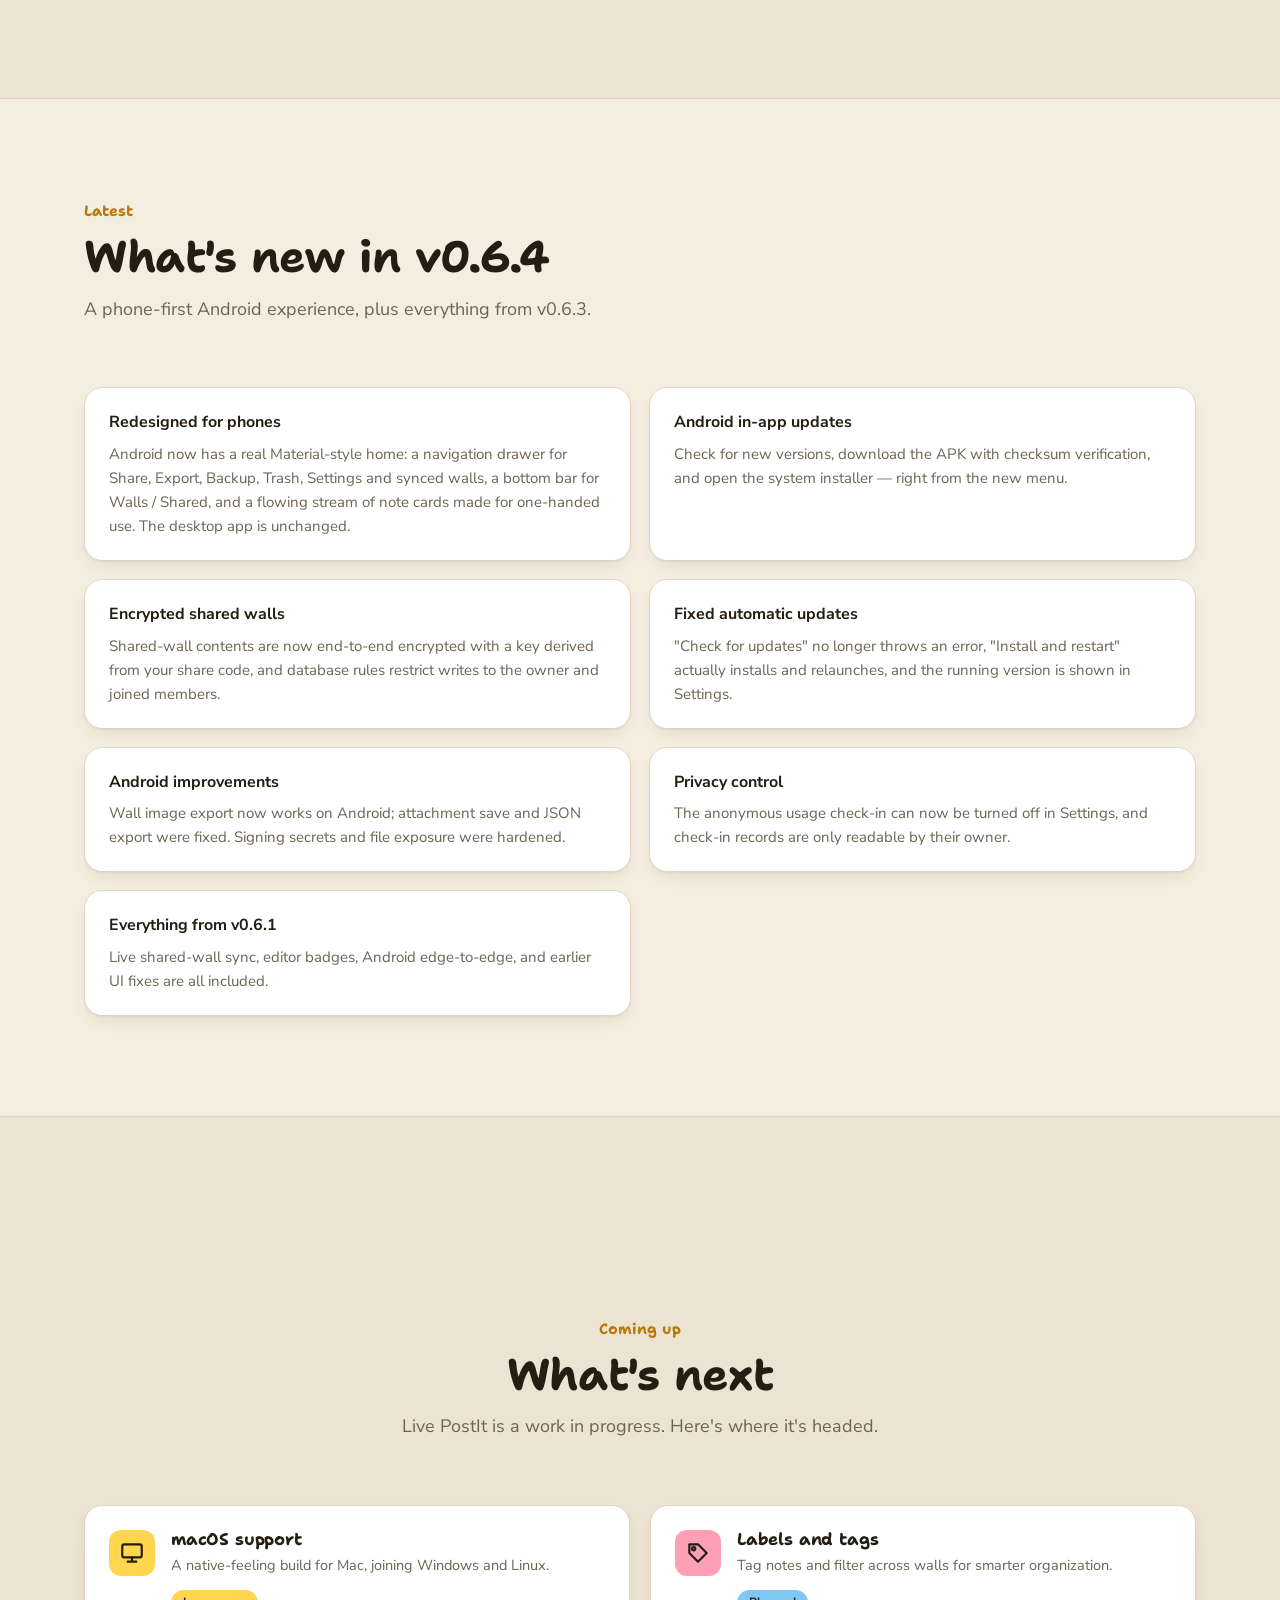
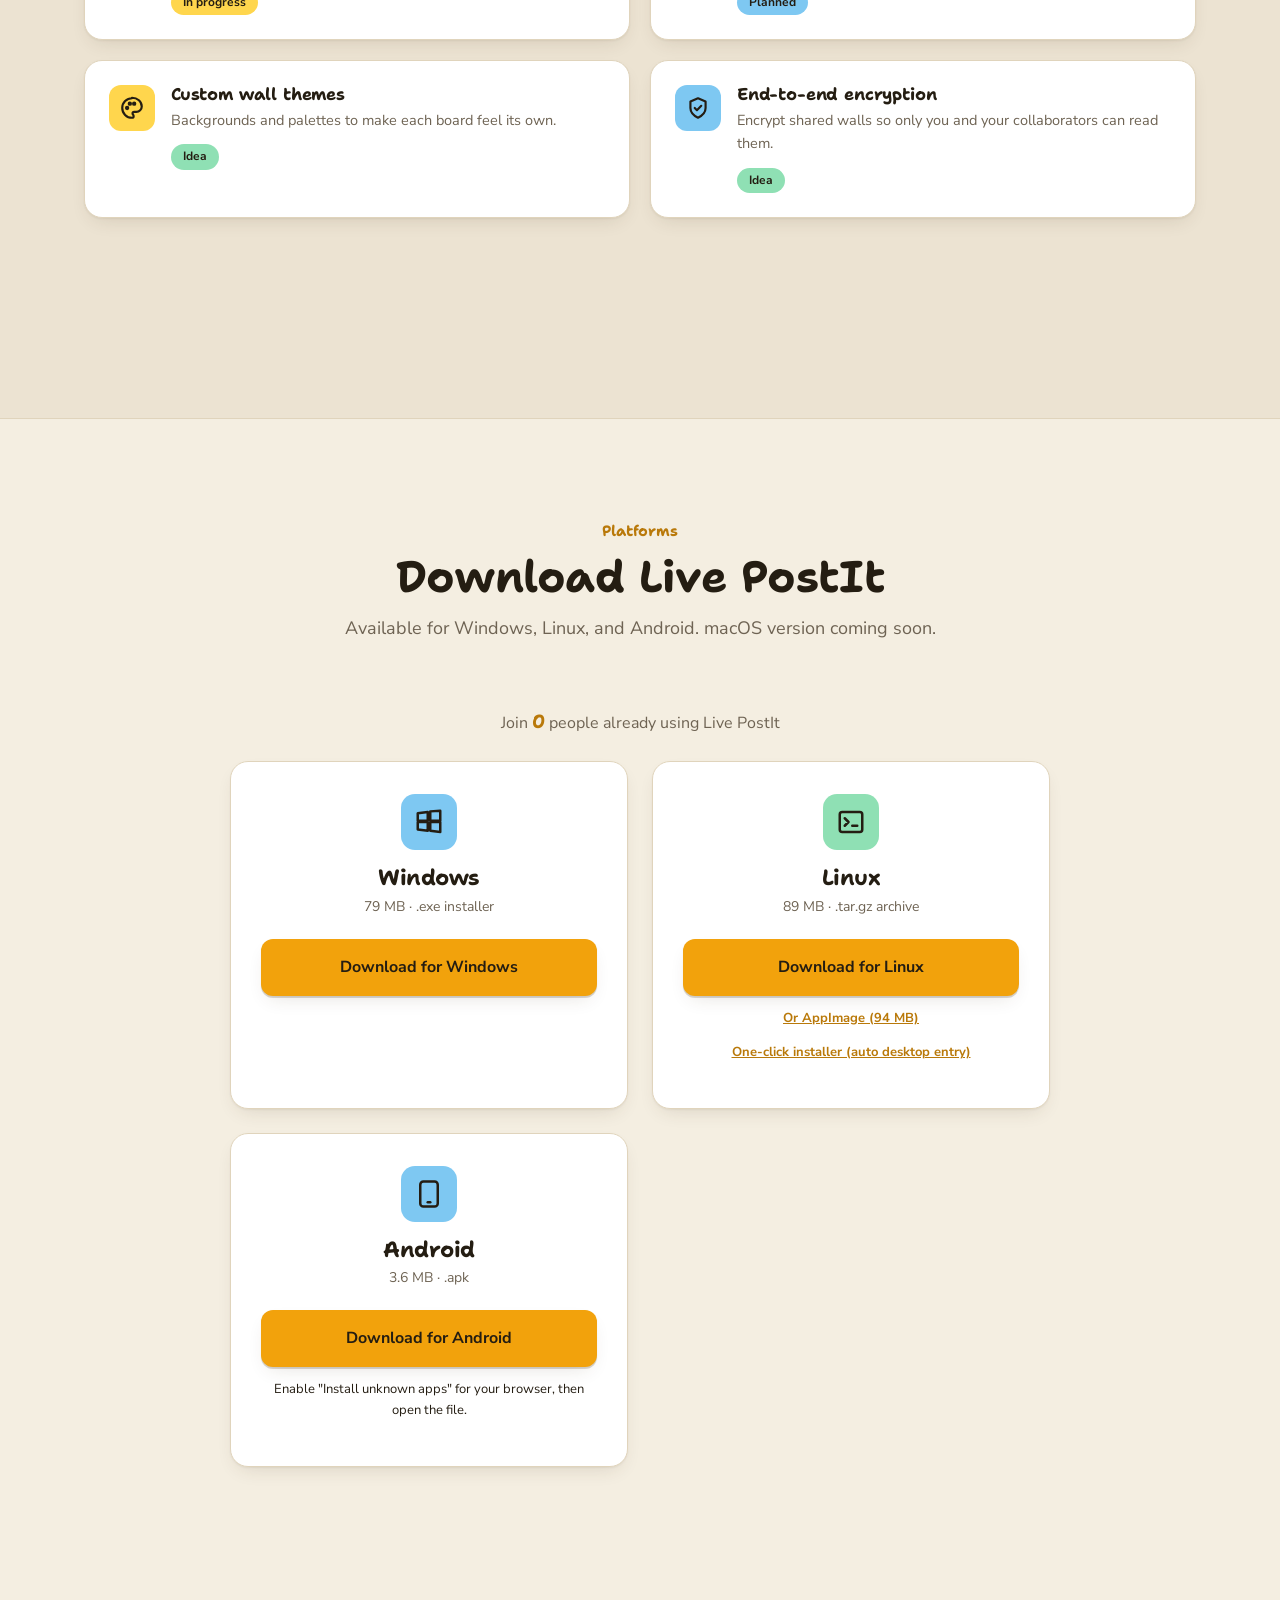
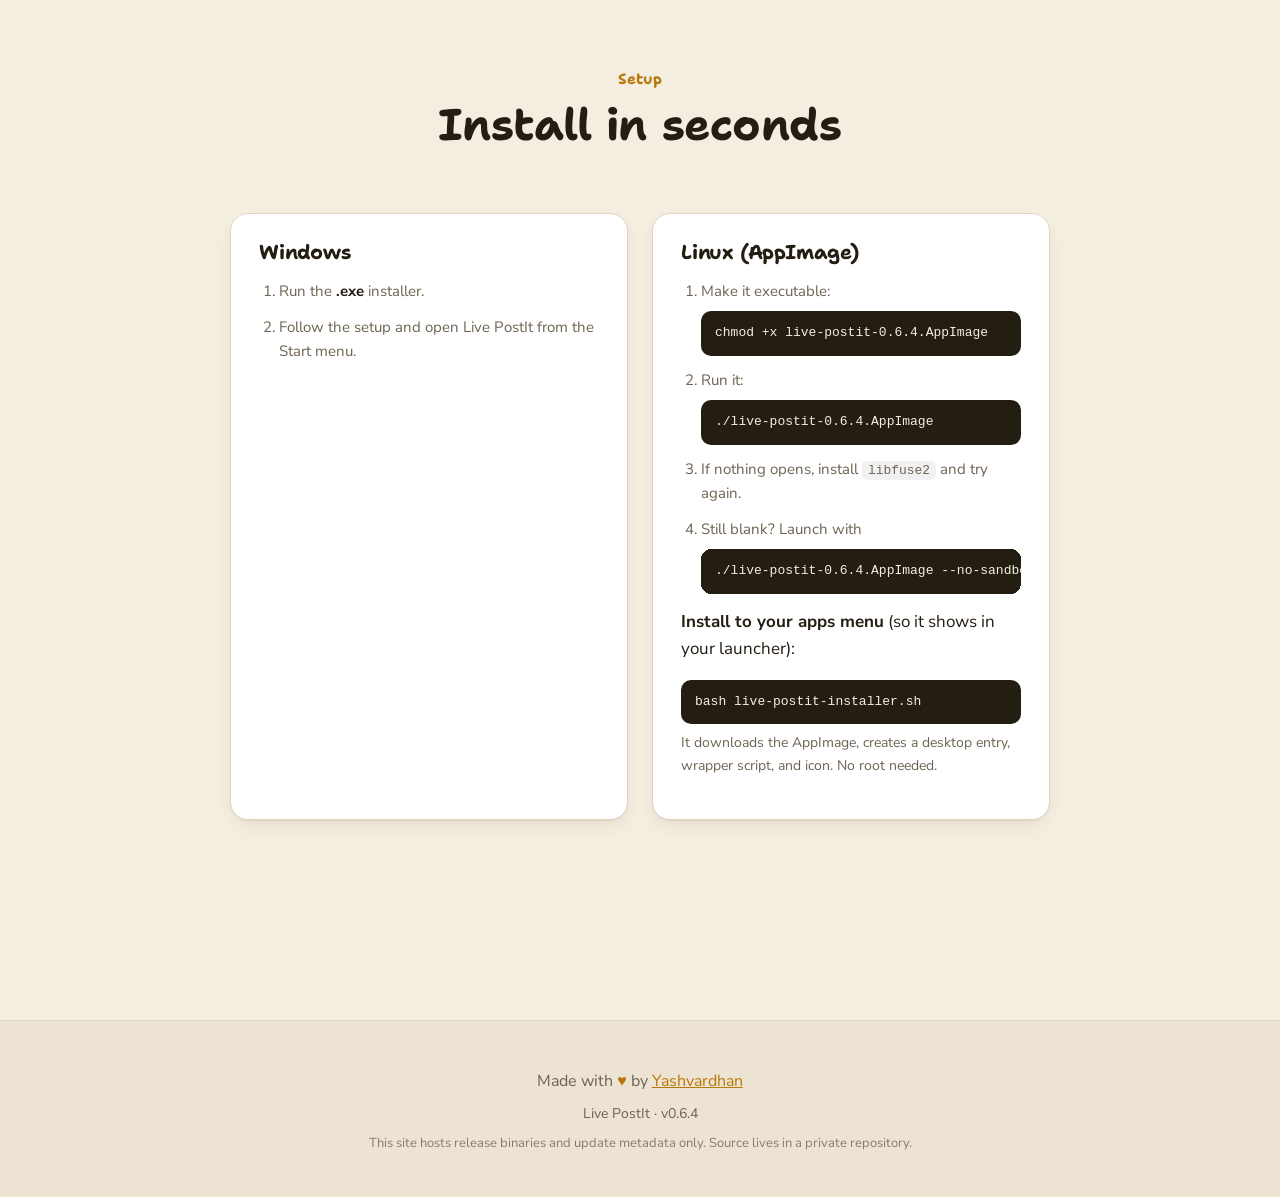
==== commit fa7ee168: "v0.6.4: native-feeling Android UI (drawer + bottom nav + note stream)" ====
--- a/index.html
+++ b/index.html
@@ -55,7 +55,7 @@
 
         <div class="hero-wall" aria-hidden="true">
           <div class="note sun">
-            <div class="note-text">Ship v0.6.3</div>
+            <div class="note-text">Ship v0.6.4</div>
             <span class="note-tag">today</span>
           </div>
           <div class="note sky">
@@ -246,7 +246,7 @@
             <div class="guide-num">1</div>
             <h3>Install it</h3>
             <p>Grab your platform's file in the <a href="#download">Download</a> section and run it.</p>
-            <p class="guide-tip">Linux AppImage? Run <code>chmod +x live-postit-0.6.3.AppImage</code> first.</p>
+            <p class="guide-tip">Linux AppImage? Run <code>chmod +x live-postit-0.6.4.AppImage</code> first.</p>
           </div>
           <div class="guide-step reveal">
             <div class="guide-num">2</div>
@@ -319,11 +319,12 @@
       <section class="section">
         <div class="section-head reveal">
           <span class="eyebrow">Latest</span>
-          <h2>What's new in v0.6.3</h2>
-          <p>Native Android updates, plus everything from v0.6.2.</p>
+          <h2>What's new in v0.6.4</h2>
+          <p>A phone-first Android experience, plus everything from v0.6.3.</p>
         </div>
         <ul class="changelog-list">
-          <li class="reveal"><strong>Android in-app updates</strong>The Android app can now check for new versions, download the APK with checksum verification, and open the system installer — right from Settings.</li>
+          <li class="reveal"><strong>Redesigned for phones</strong>Android now has a real Material-style home: a navigation drawer for Share, Export, Backup, Trash, Settings and synced walls, a bottom bar for Walls / Shared, and a flowing stream of note cards made for one-handed use. The desktop app is unchanged.</li>
+          <li class="reveal"><strong>Android in-app updates</strong>Check for new versions, download the APK with checksum verification, and open the system installer — right from the new menu.</li>
           <li class="reveal"><strong>Encrypted shared walls</strong>Shared-wall contents are now end-to-end encrypted with a key derived from your share code, and database rules restrict writes to the owner and joined members.</li>
           <li class="reveal"><strong>Fixed automatic updates</strong>"Check for updates" no longer throws an error, "Install and restart" actually installs and relaunches, and the running version is shown in Settings.</li>
           <li class="reveal"><strong>Android improvements</strong>Wall image export now works on Android; attachment save and JSON export were fixed. Signing secrets and file exposure were hardened.</li>
@@ -400,7 +401,7 @@
             </div>
             <h3>Windows</h3>
             <p class="dl-size">79 MB &middot; .exe installer</p>
-            <a href="assets/live-postit-Setup-0.6.3.exe" class="btn primary">Download for Windows</a>
+            <a href="assets/live-postit-Setup-0.6.4.exe" class="btn primary">Download for Windows</a>
           </div>
           <div class="download-card reveal">
             <div class="dl-icon" style="background: var(--note-mint);">
@@ -408,8 +409,8 @@
             </div>
             <h3>Linux</h3>
             <p class="dl-size">89 MB &middot; .tar.gz archive</p>
-            <a href="assets/live-postit-0.6.3.tar.gz" class="btn primary">Download for Linux</a>
-            <p class="dl-alt"><a href="assets/live-postit-0.6.3.AppImage">Or AppImage (94 MB)</a></p>
+            <a href="assets/live-postit-0.6.4.tar.gz" class="btn primary">Download for Linux</a>
+            <p class="dl-alt"><a href="assets/live-postit-0.6.4.AppImage">Or AppImage (94 MB)</a></p>
             <p class="dl-alt"><a href="assets/live-postit-installer.sh">One-click installer (auto desktop entry)</a></p>
           </div>
           <div class="download-card reveal">
@@ -418,7 +419,7 @@
             </div>
             <h3>Android</h3>
             <p class="dl-size">3.6 MB &middot; .apk</p>
-            <a href="assets/live-postit-0.6.3.apk" class="btn primary">Download for Android</a>
+            <a href="assets/live-postit-0.6.4.apk" class="btn primary">Download for Android</a>
             <p class="dl-alt">Enable "Install unknown apps" for your browser, then open the file.</p>
           </div>
         </div>
@@ -441,14 +442,14 @@
             <h3>Linux (AppImage)</h3>
             <ol>
               <li>Make it executable:
-                <pre>chmod +x live-postit-0.6.3.AppImage</pre>
+                <pre>chmod +x live-postit-0.6.4.AppImage</pre>
               </li>
               <li>Run it:
-                <pre>./live-postit-0.6.3.AppImage</pre>
+                <pre>./live-postit-0.6.4.AppImage</pre>
               </li>
               <li>If nothing opens, install <code>libfuse2</code> and try again.</li>
               <li>Still blank? Launch with
-                <pre>./live-postit-0.6.3.AppImage --no-sandbox --disable-gpu</pre>
+                <pre>./live-postit-0.6.4.AppImage --no-sandbox --disable-gpu</pre>
               </li>
             </ol>
             <p style="margin-top:14px;"><strong>Install to your apps menu</strong> (so it shows in your launcher):</p>
@@ -466,7 +467,7 @@
           Made with <span class="heart">&hearts;</span> by
           <a href="https://github.com/outlander420" target="_blank" rel="noopener">Yashvardhan</a>
         </p>
-        <p>Live PostIt &middot; v0.6.3</p>
+        <p>Live PostIt &middot; v0.6.4</p>
         <p class="fine">This site hosts release binaries and update metadata only. Source lives in a private repository.</p>
       </div>
     </footer>
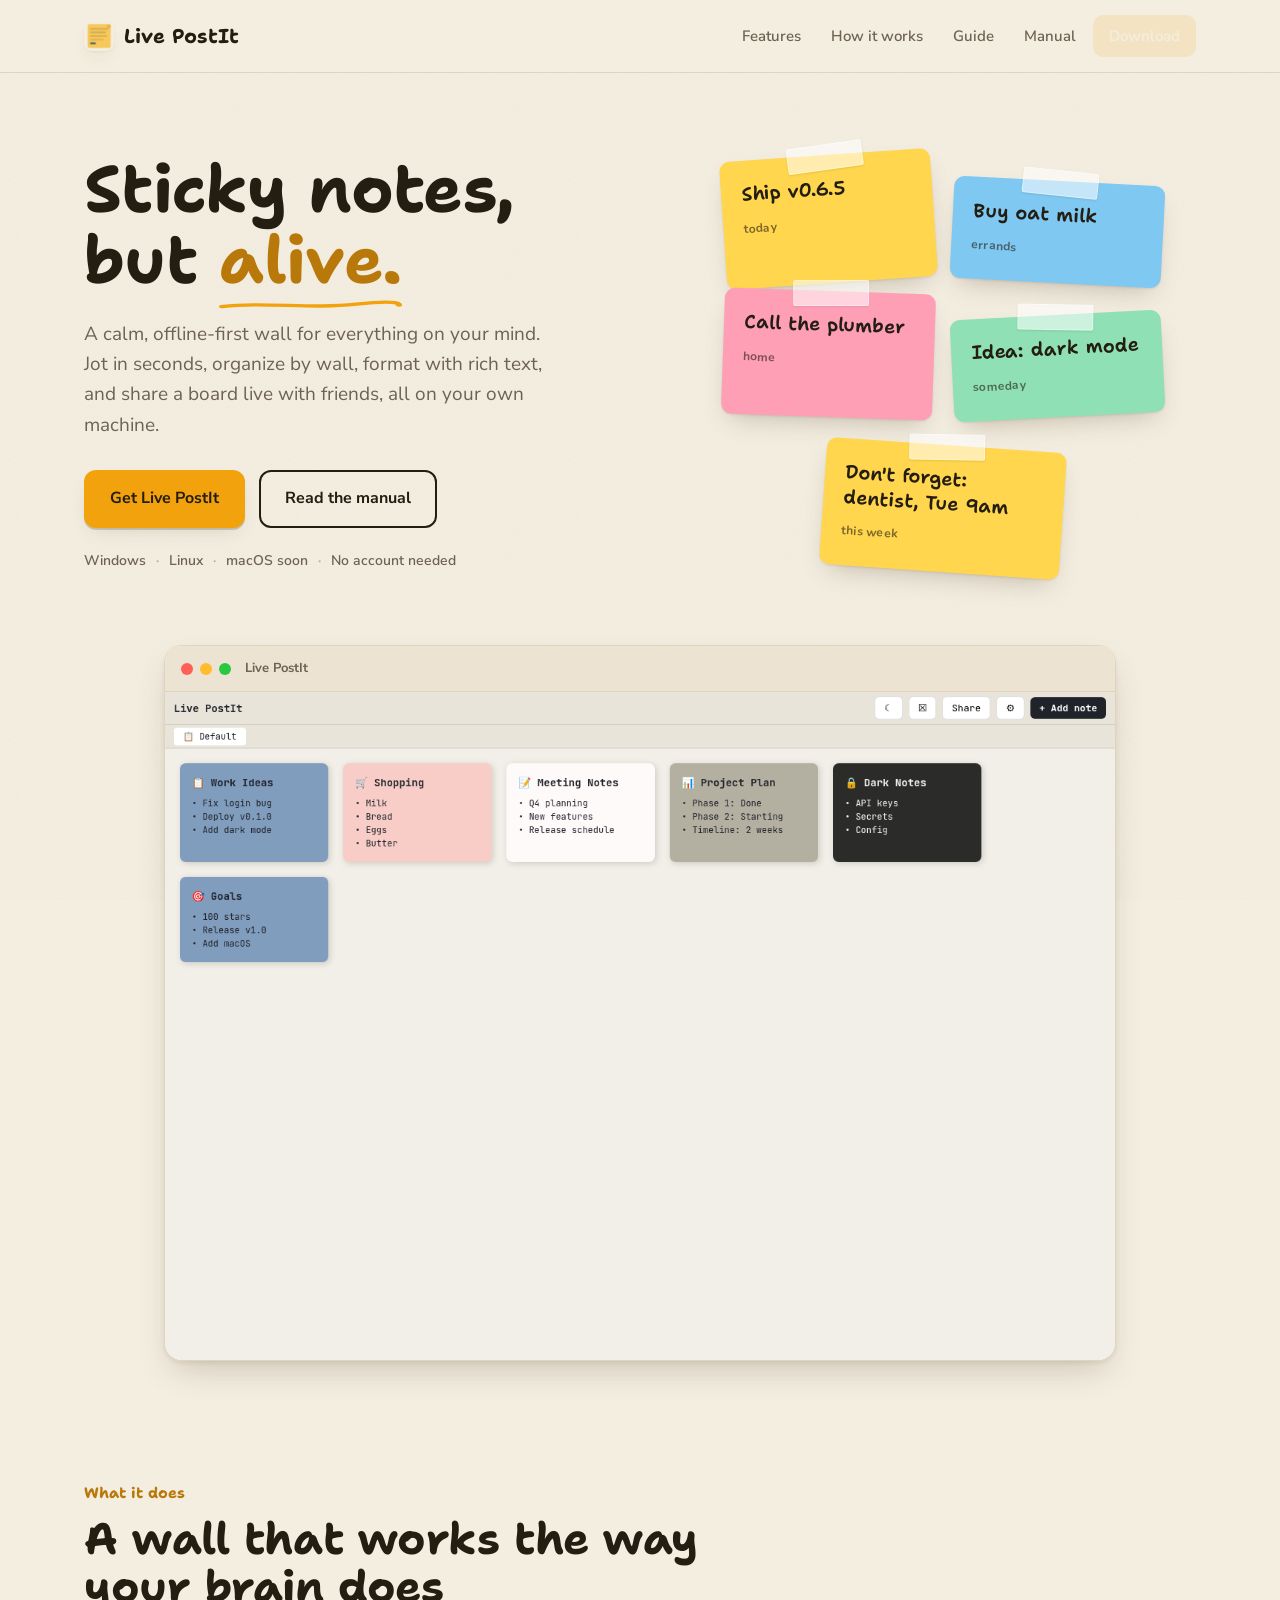
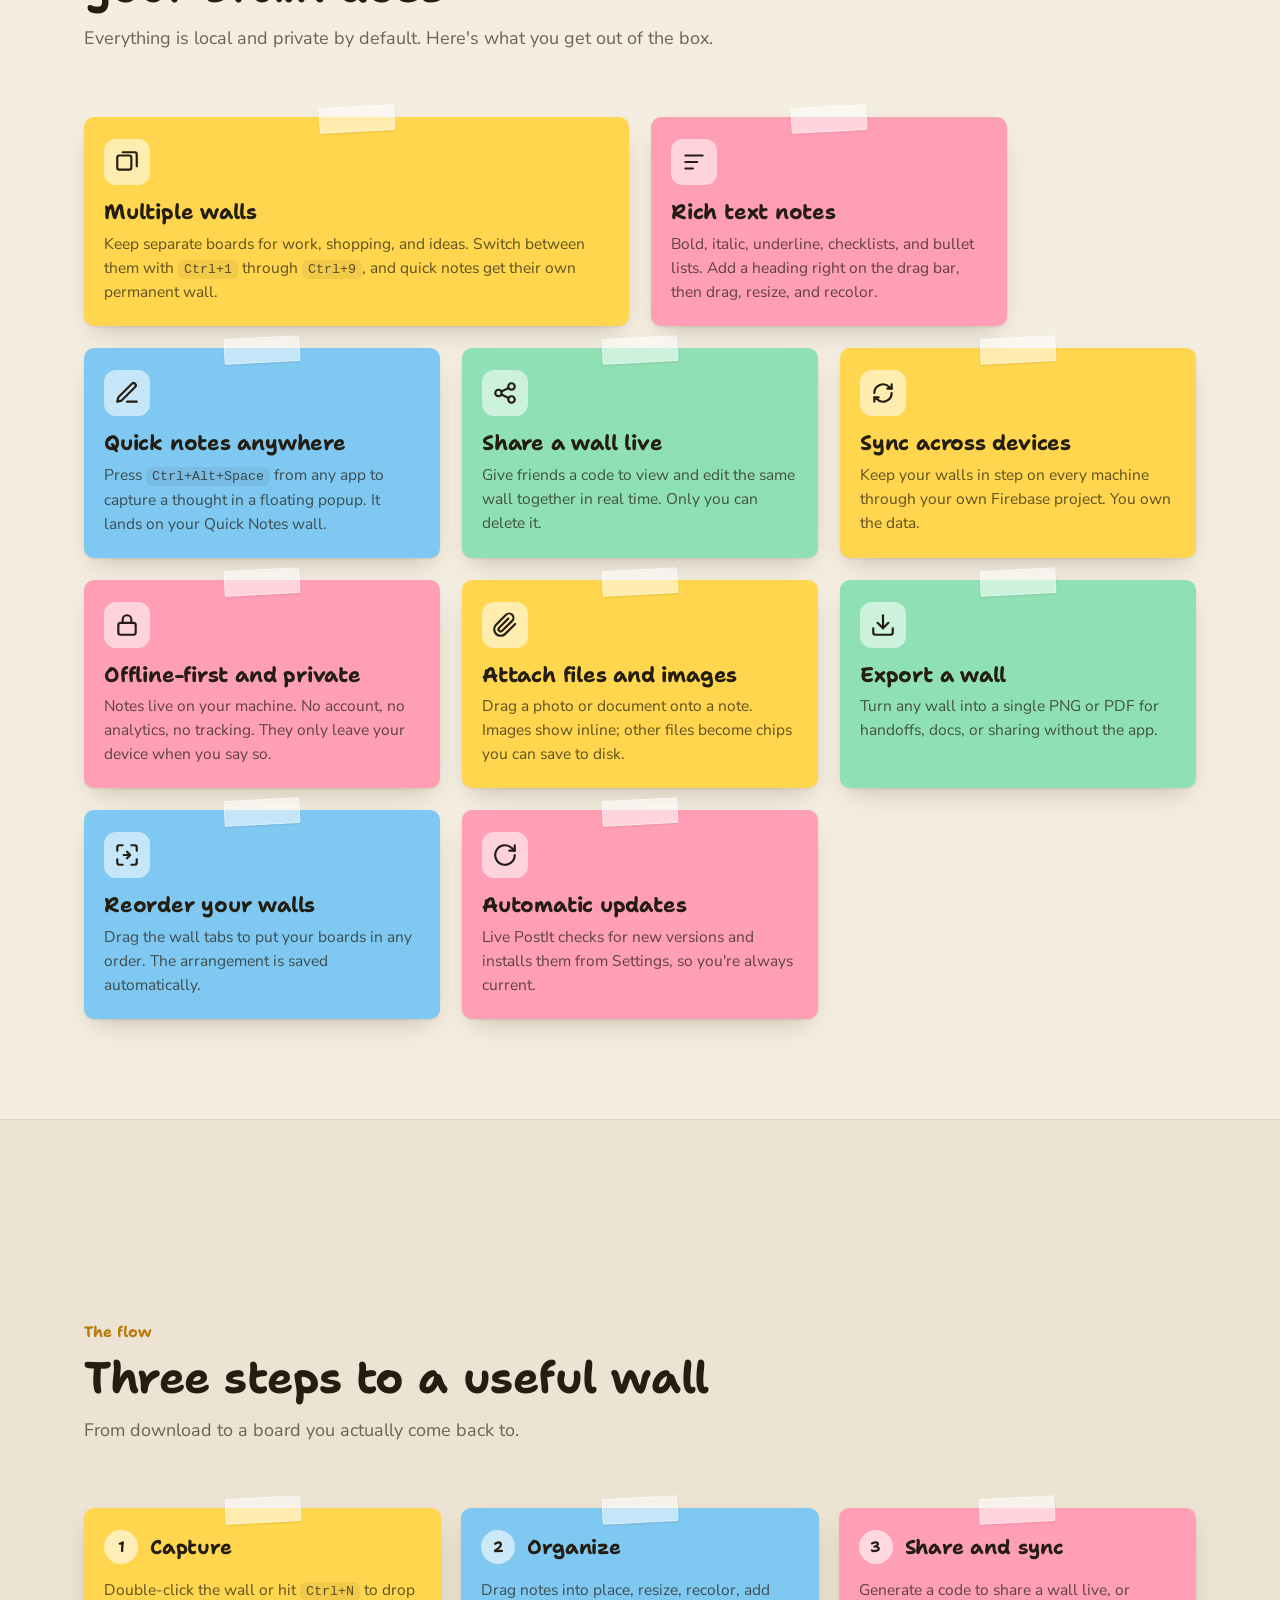
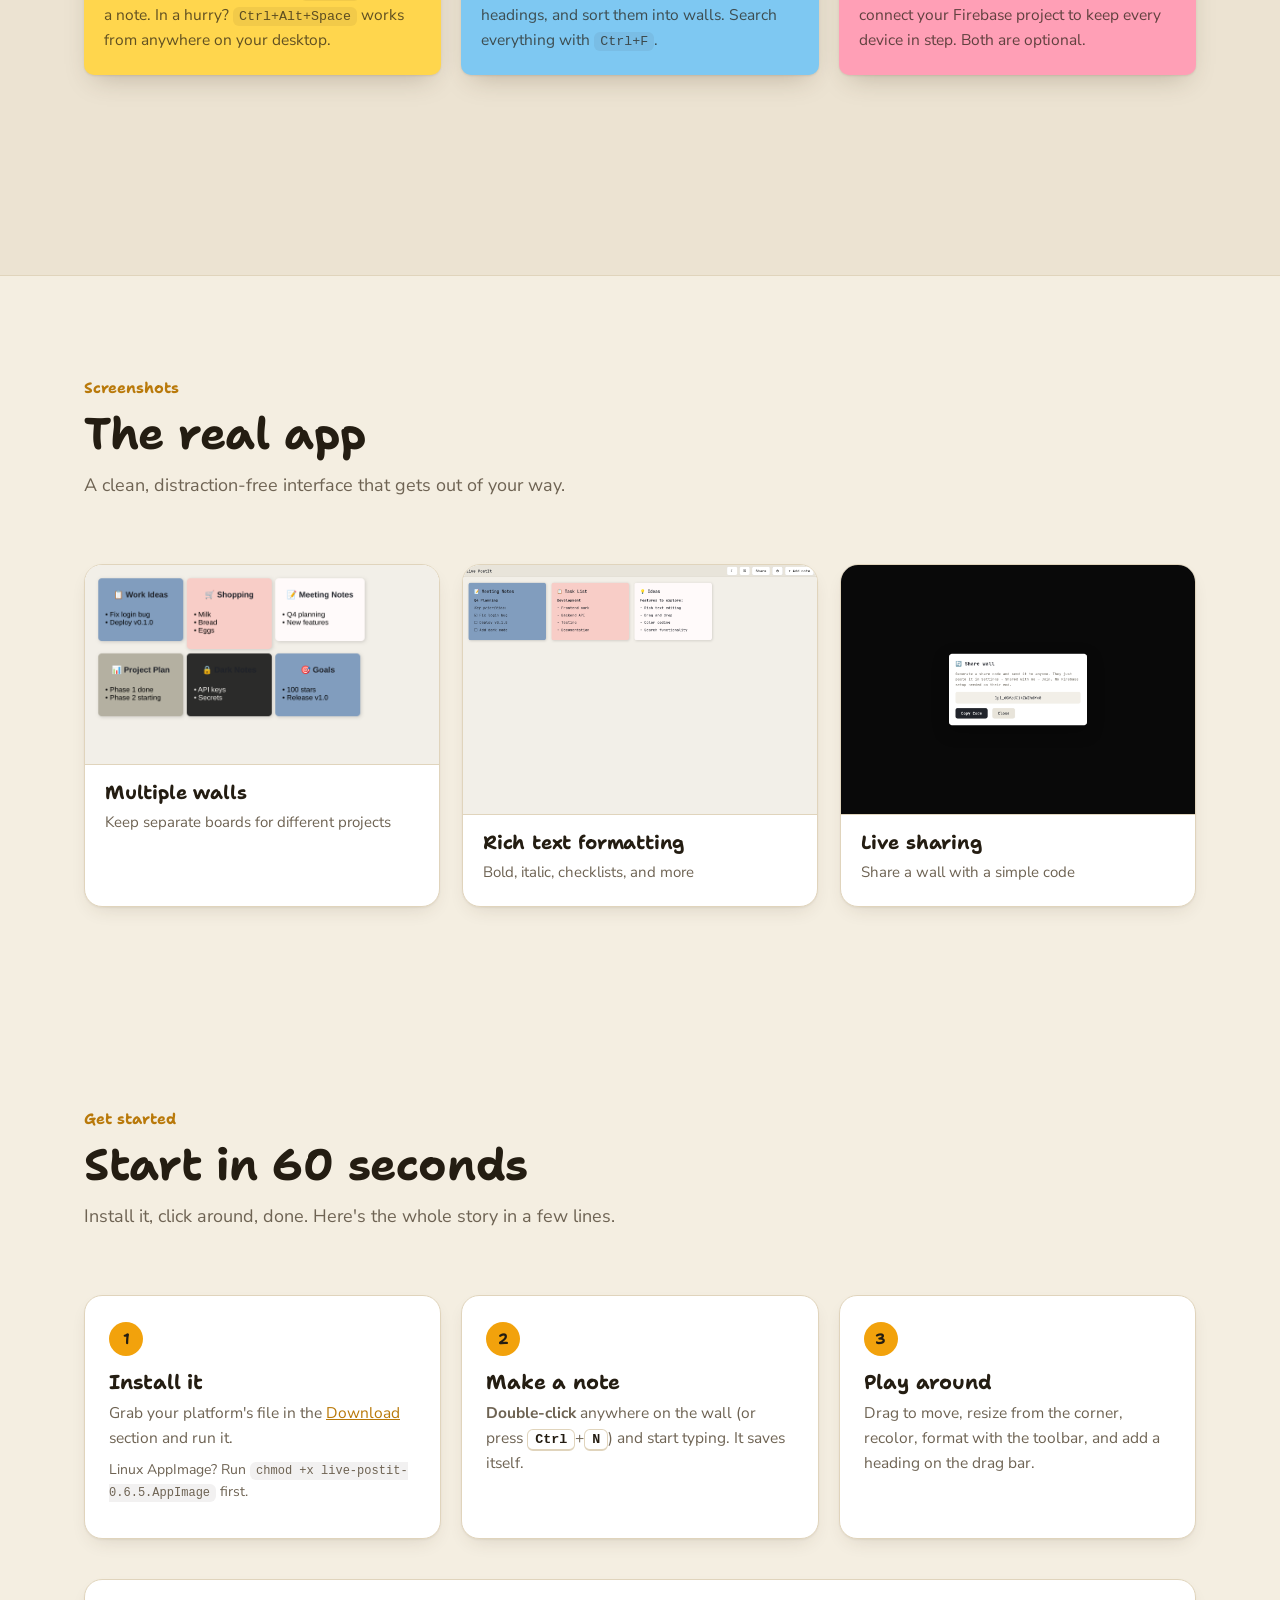
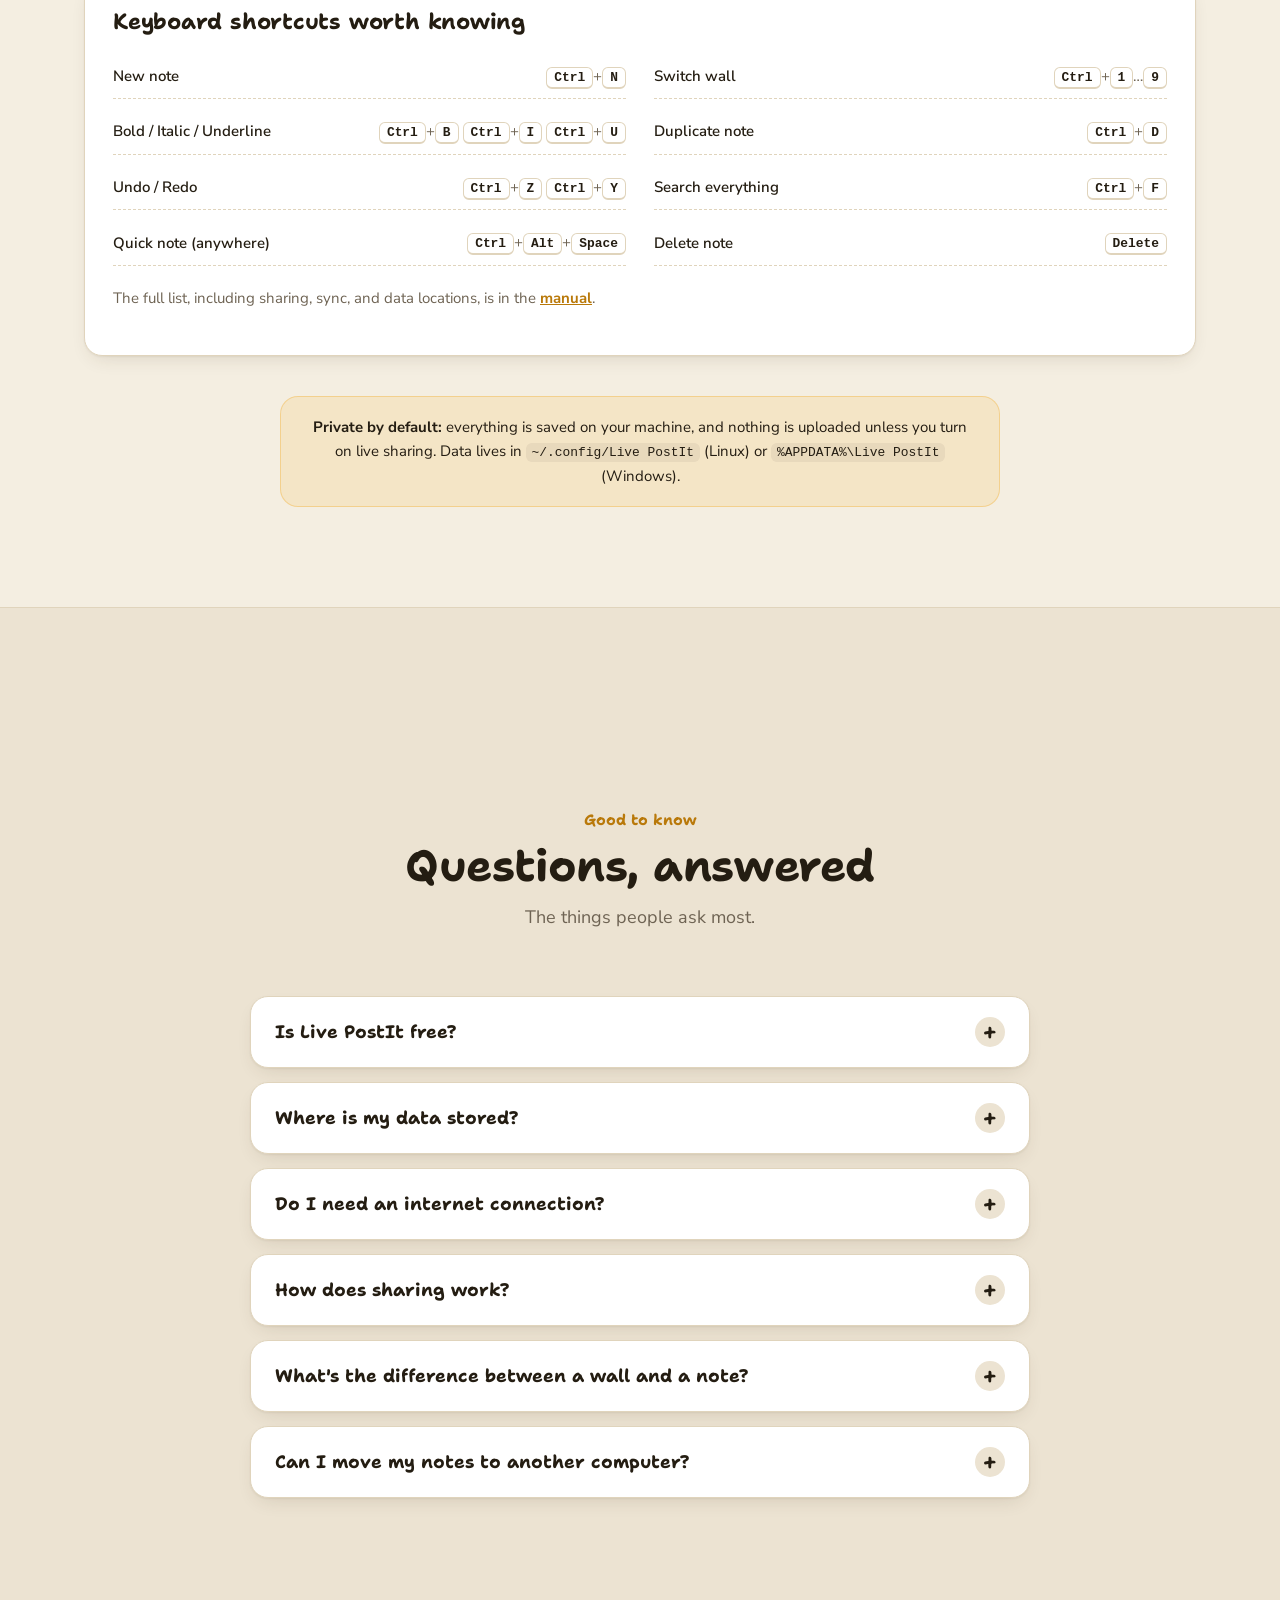
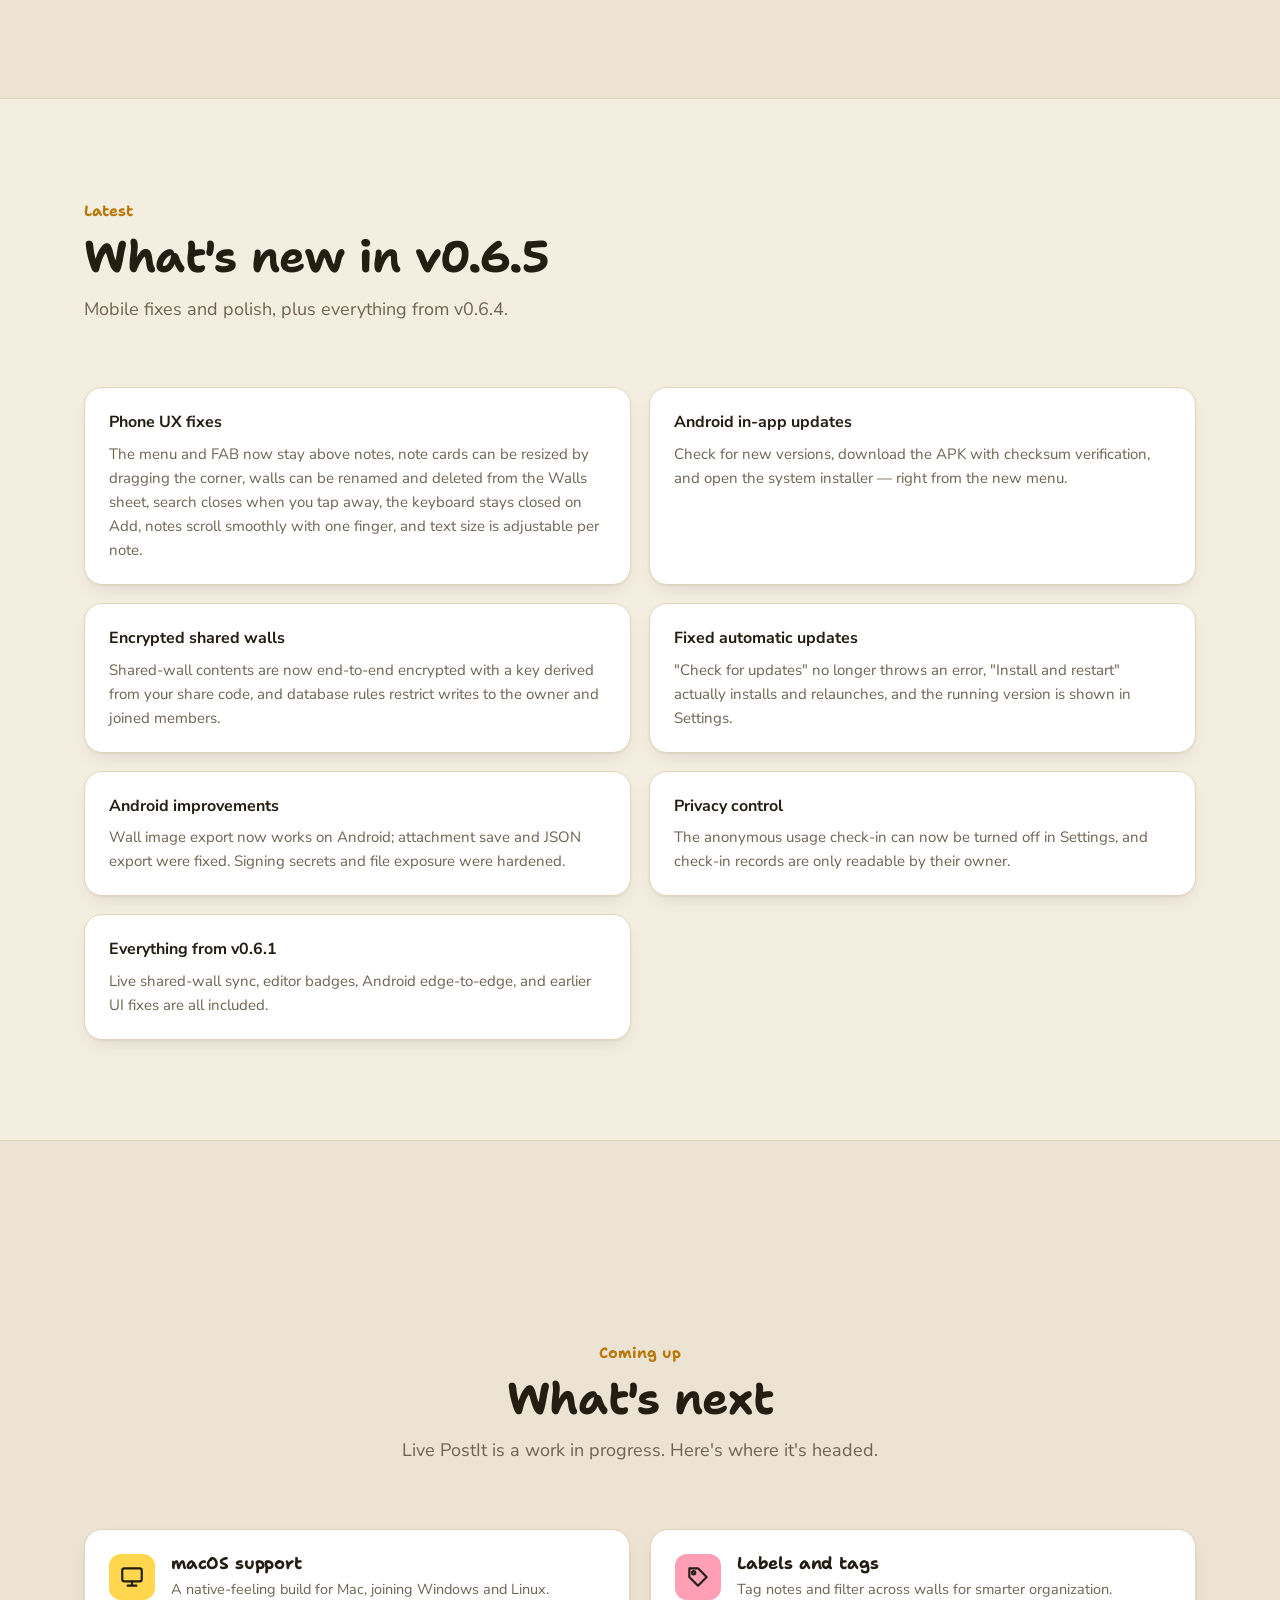
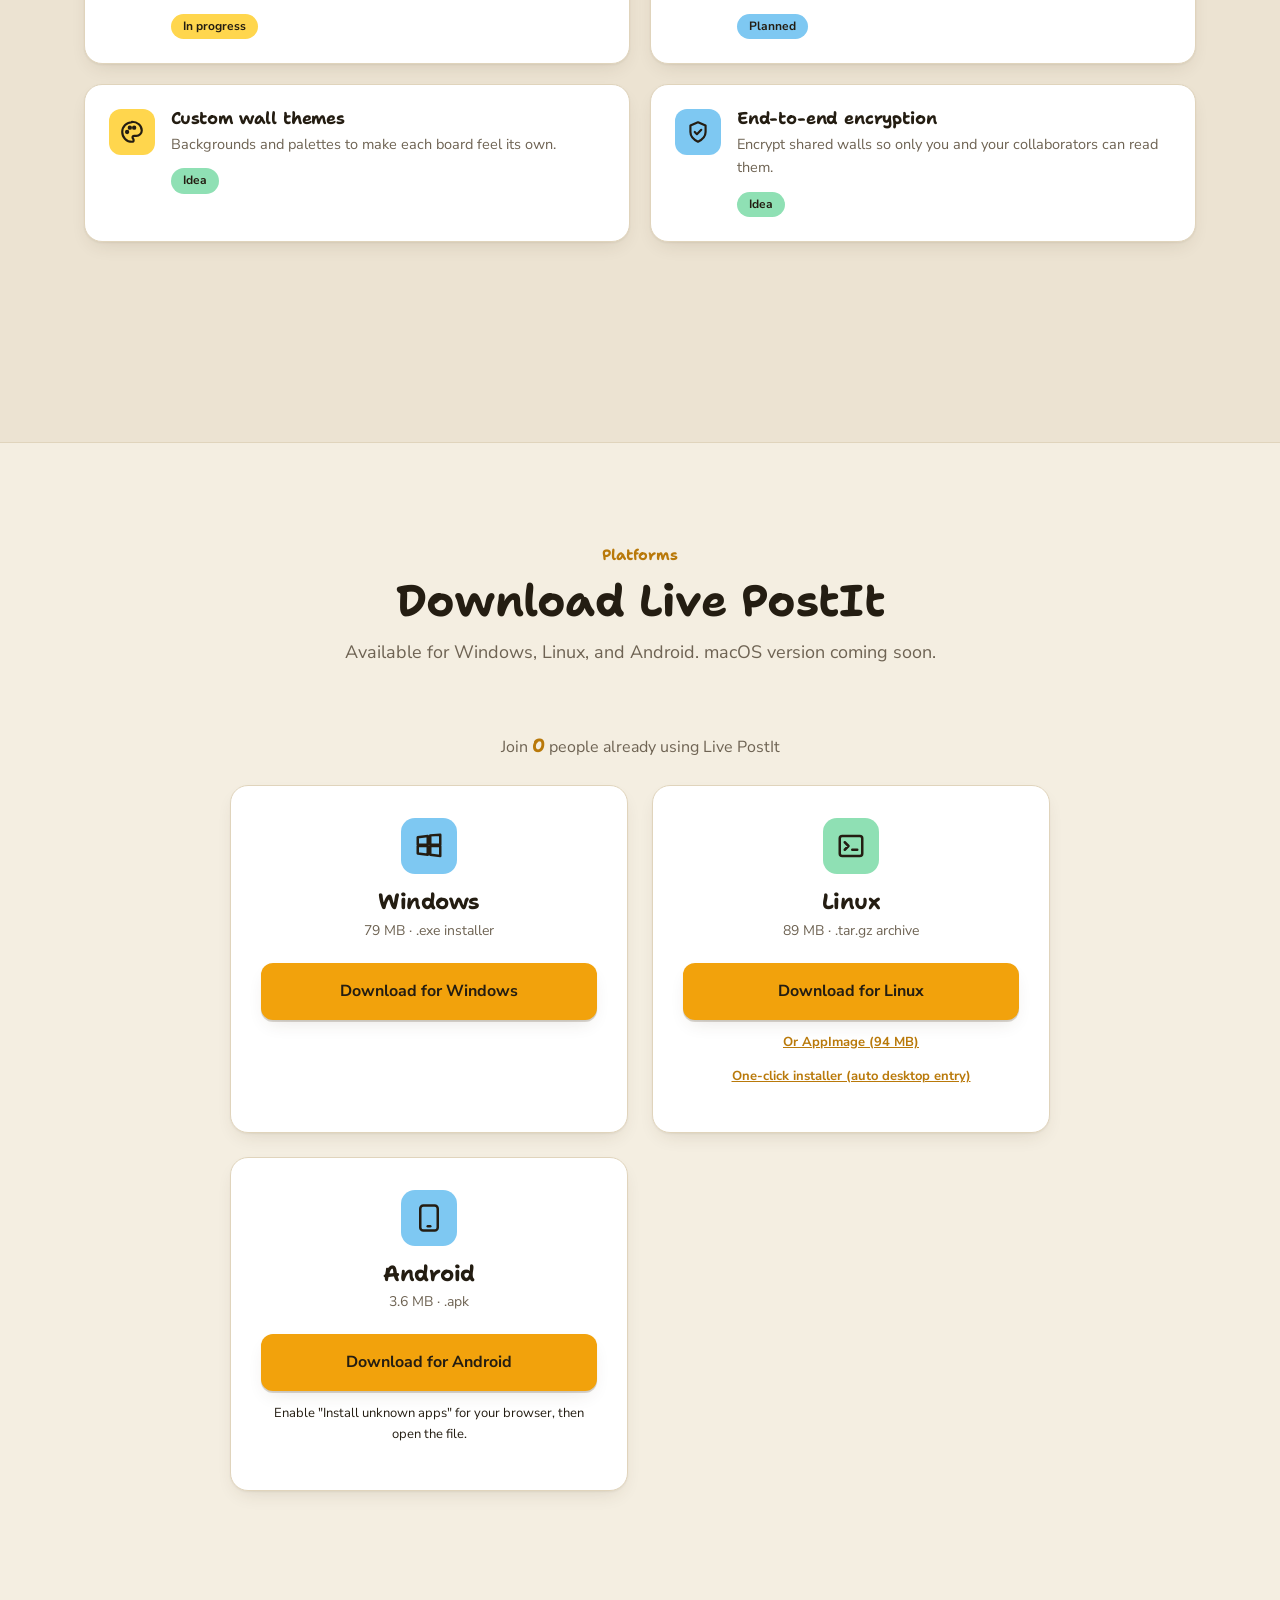
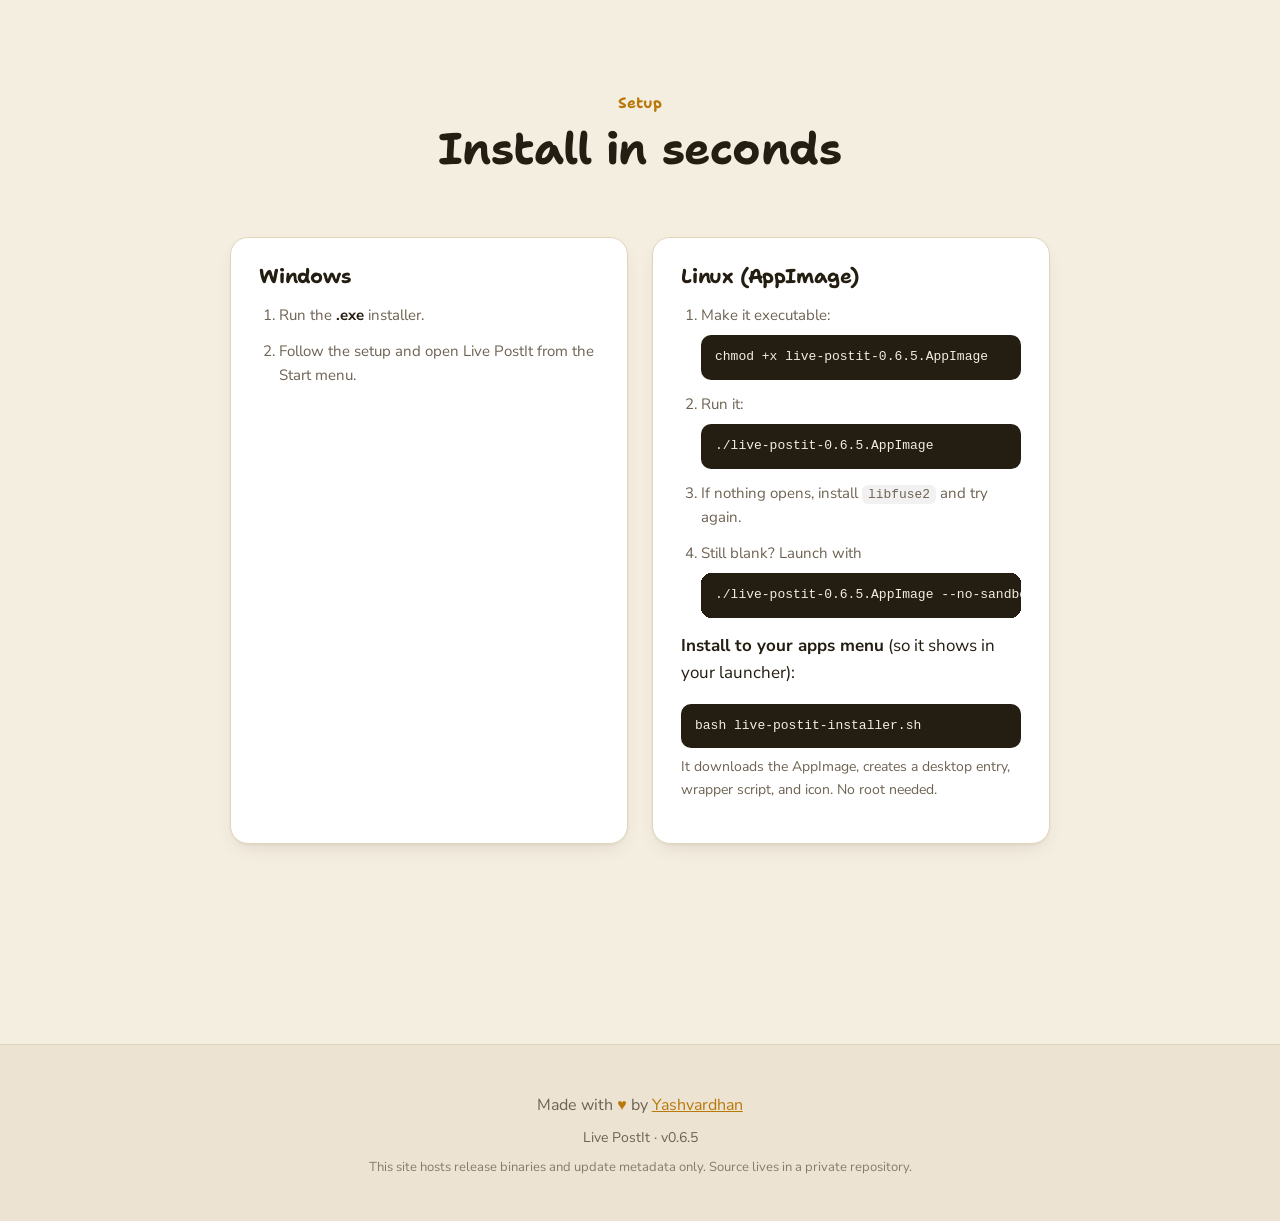
==== commit 8910a976: "v0.6.5: fix Android mobile UX defects (menu, resize, wall delete, search, keyboard, scroll, FAB)" ====
--- a/index.html
+++ b/index.html
@@ -55,7 +55,7 @@
 
         <div class="hero-wall" aria-hidden="true">
           <div class="note sun">
-            <div class="note-text">Ship v0.6.4</div>
+            <div class="note-text">Ship v0.6.5</div>
             <span class="note-tag">today</span>
           </div>
           <div class="note sky">
@@ -246,7 +246,7 @@
             <div class="guide-num">1</div>
             <h3>Install it</h3>
             <p>Grab your platform's file in the <a href="#download">Download</a> section and run it.</p>
-            <p class="guide-tip">Linux AppImage? Run <code>chmod +x live-postit-0.6.4.AppImage</code> first.</p>
+            <p class="guide-tip">Linux AppImage? Run <code>chmod +x live-postit-0.6.5.AppImage</code> first.</p>
           </div>
           <div class="guide-step reveal">
             <div class="guide-num">2</div>
@@ -319,11 +319,11 @@
       <section class="section">
         <div class="section-head reveal">
           <span class="eyebrow">Latest</span>
-          <h2>What's new in v0.6.4</h2>
-          <p>A phone-first Android experience, plus everything from v0.6.3.</p>
+          <h2>What's new in v0.6.5</h2>
+          <p>Mobile fixes and polish, plus everything from v0.6.4.</p>
         </div>
         <ul class="changelog-list">
-          <li class="reveal"><strong>Redesigned for phones</strong>Android now has a real Material-style home: a navigation drawer for Share, Export, Backup, Trash, Settings and synced walls, a bottom bar for Walls / Shared, and a flowing stream of note cards made for one-handed use. The desktop app is unchanged.</li>
+          <li class="reveal"><strong>Phone UX fixes</strong>The menu and FAB now stay above notes, note cards can be resized by dragging the corner, walls can be renamed and deleted from the Walls sheet, search closes when you tap away, the keyboard stays closed on Add, notes scroll smoothly with one finger, and text size is adjustable per note.</li>
           <li class="reveal"><strong>Android in-app updates</strong>Check for new versions, download the APK with checksum verification, and open the system installer — right from the new menu.</li>
           <li class="reveal"><strong>Encrypted shared walls</strong>Shared-wall contents are now end-to-end encrypted with a key derived from your share code, and database rules restrict writes to the owner and joined members.</li>
           <li class="reveal"><strong>Fixed automatic updates</strong>"Check for updates" no longer throws an error, "Install and restart" actually installs and relaunches, and the running version is shown in Settings.</li>
@@ -401,7 +401,7 @@
             </div>
             <h3>Windows</h3>
             <p class="dl-size">79 MB &middot; .exe installer</p>
-            <a href="assets/live-postit-Setup-0.6.4.exe" class="btn primary">Download for Windows</a>
+            <a href="assets/live-postit-Setup-0.6.5.exe" class="btn primary">Download for Windows</a>
           </div>
           <div class="download-card reveal">
             <div class="dl-icon" style="background: var(--note-mint);">
@@ -409,8 +409,8 @@
             </div>
             <h3>Linux</h3>
             <p class="dl-size">89 MB &middot; .tar.gz archive</p>
-            <a href="assets/live-postit-0.6.4.tar.gz" class="btn primary">Download for Linux</a>
-            <p class="dl-alt"><a href="assets/live-postit-0.6.4.AppImage">Or AppImage (94 MB)</a></p>
+            <a href="assets/live-postit-0.6.5.tar.gz" class="btn primary">Download for Linux</a>
+            <p class="dl-alt"><a href="assets/live-postit-0.6.5.AppImage">Or AppImage (94 MB)</a></p>
             <p class="dl-alt"><a href="assets/live-postit-installer.sh">One-click installer (auto desktop entry)</a></p>
           </div>
           <div class="download-card reveal">
@@ -419,7 +419,7 @@
             </div>
             <h3>Android</h3>
             <p class="dl-size">3.6 MB &middot; .apk</p>
-            <a href="assets/live-postit-0.6.4.apk" class="btn primary">Download for Android</a>
+            <a href="assets/live-postit-0.6.5.apk" class="btn primary">Download for Android</a>
             <p class="dl-alt">Enable "Install unknown apps" for your browser, then open the file.</p>
           </div>
         </div>
@@ -442,14 +442,14 @@
             <h3>Linux (AppImage)</h3>
             <ol>
               <li>Make it executable:
-                <pre>chmod +x live-postit-0.6.4.AppImage</pre>
+                <pre>chmod +x live-postit-0.6.5.AppImage</pre>
               </li>
               <li>Run it:
-                <pre>./live-postit-0.6.4.AppImage</pre>
+                <pre>./live-postit-0.6.5.AppImage</pre>
               </li>
               <li>If nothing opens, install <code>libfuse2</code> and try again.</li>
               <li>Still blank? Launch with
-                <pre>./live-postit-0.6.4.AppImage --no-sandbox --disable-gpu</pre>
+                <pre>./live-postit-0.6.5.AppImage --no-sandbox --disable-gpu</pre>
               </li>
             </ol>
             <p style="margin-top:14px;"><strong>Install to your apps menu</strong> (so it shows in your launcher):</p>
@@ -467,7 +467,7 @@
           Made with <span class="heart">&hearts;</span> by
           <a href="https://github.com/outlander420" target="_blank" rel="noopener">Yashvardhan</a>
         </p>
-        <p>Live PostIt &middot; v0.6.4</p>
+        <p>Live PostIt &middot; v0.6.5</p>
         <p class="fine">This site hosts release binaries and update metadata only. Source lives in a private repository.</p>
       </div>
     </footer>
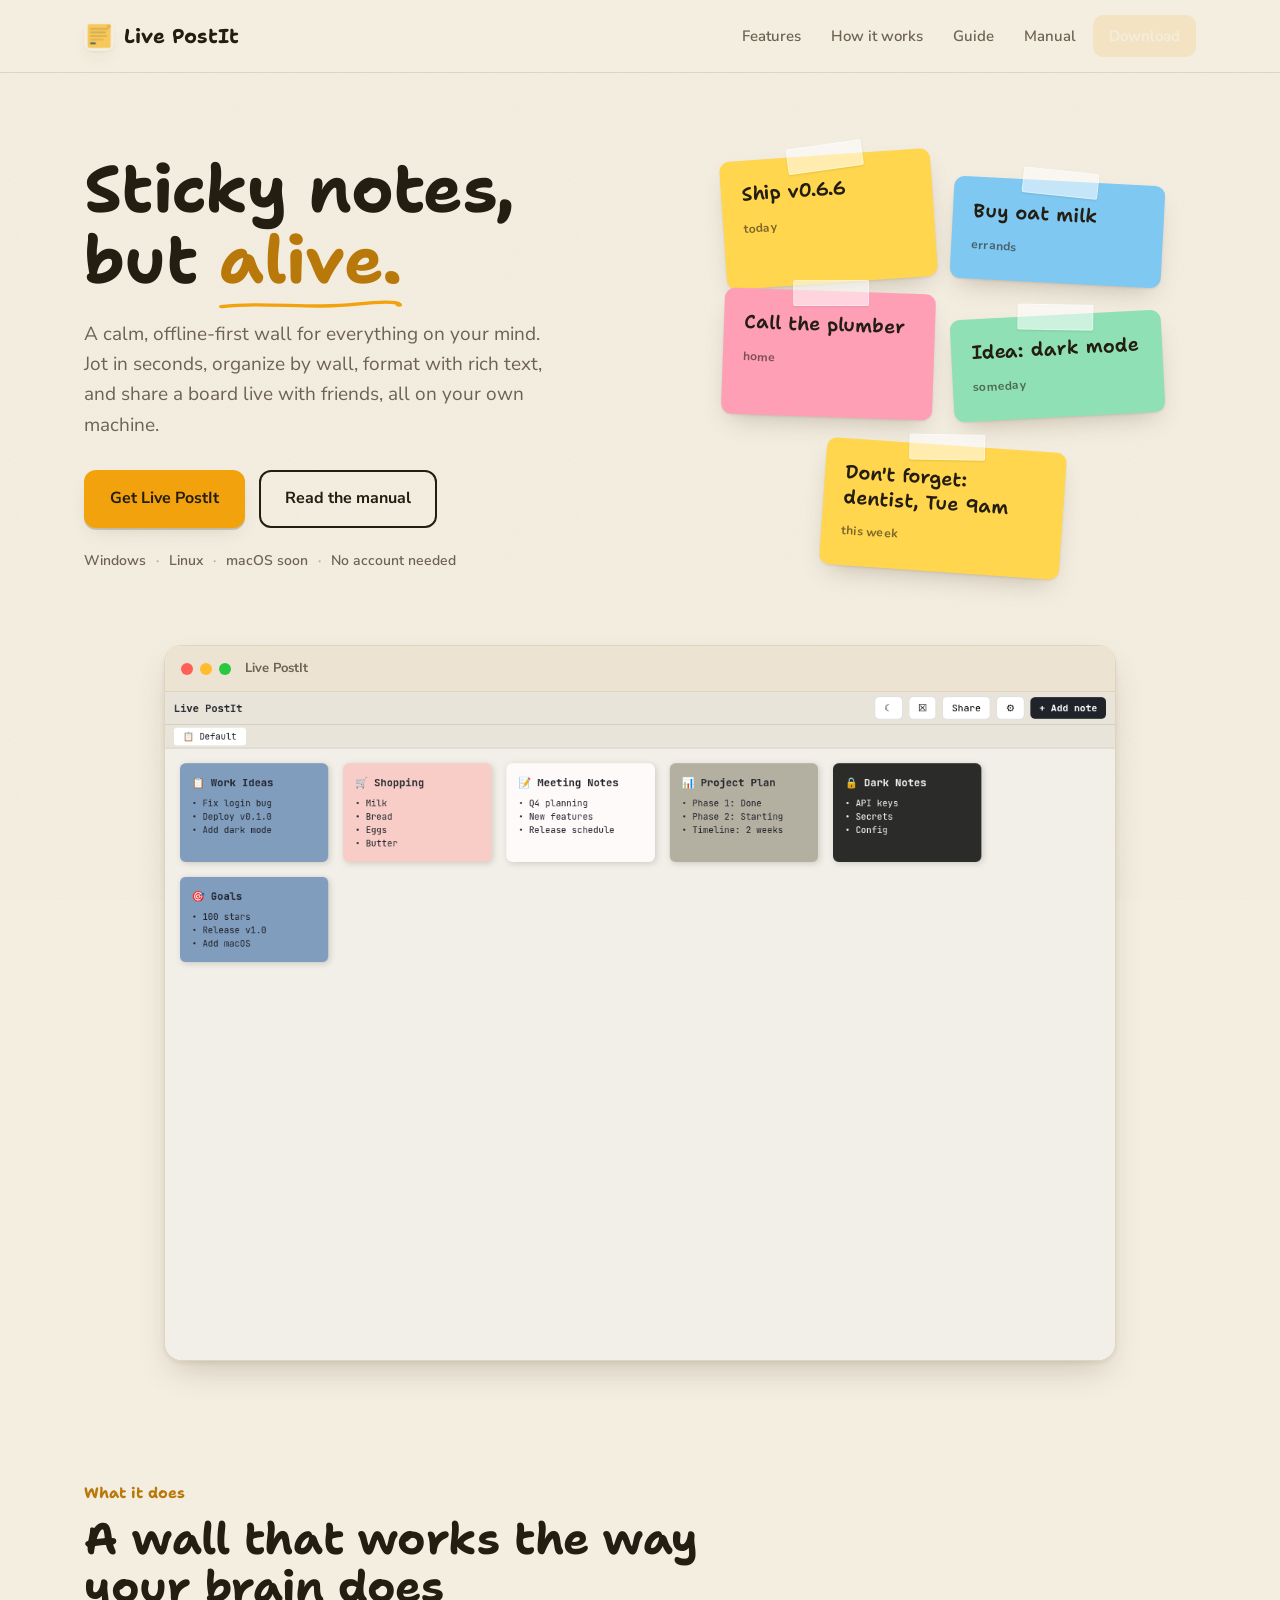
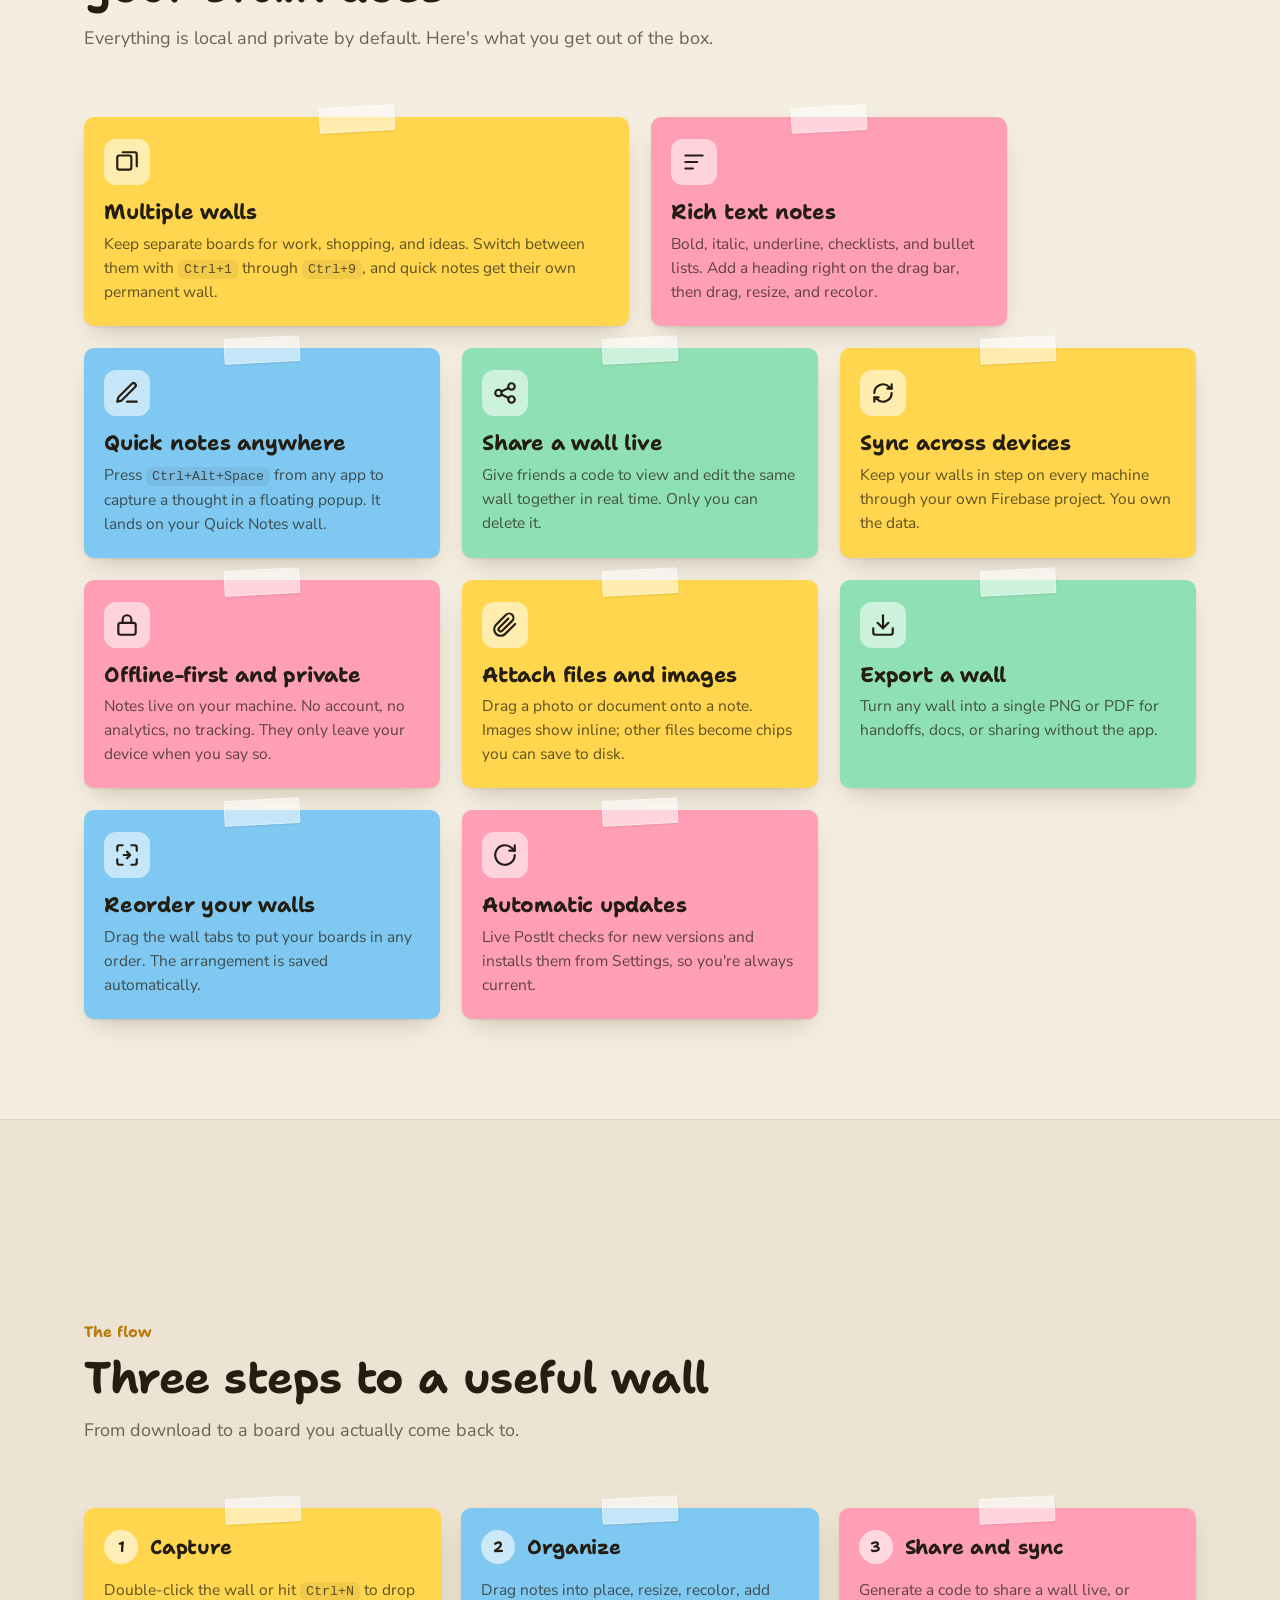
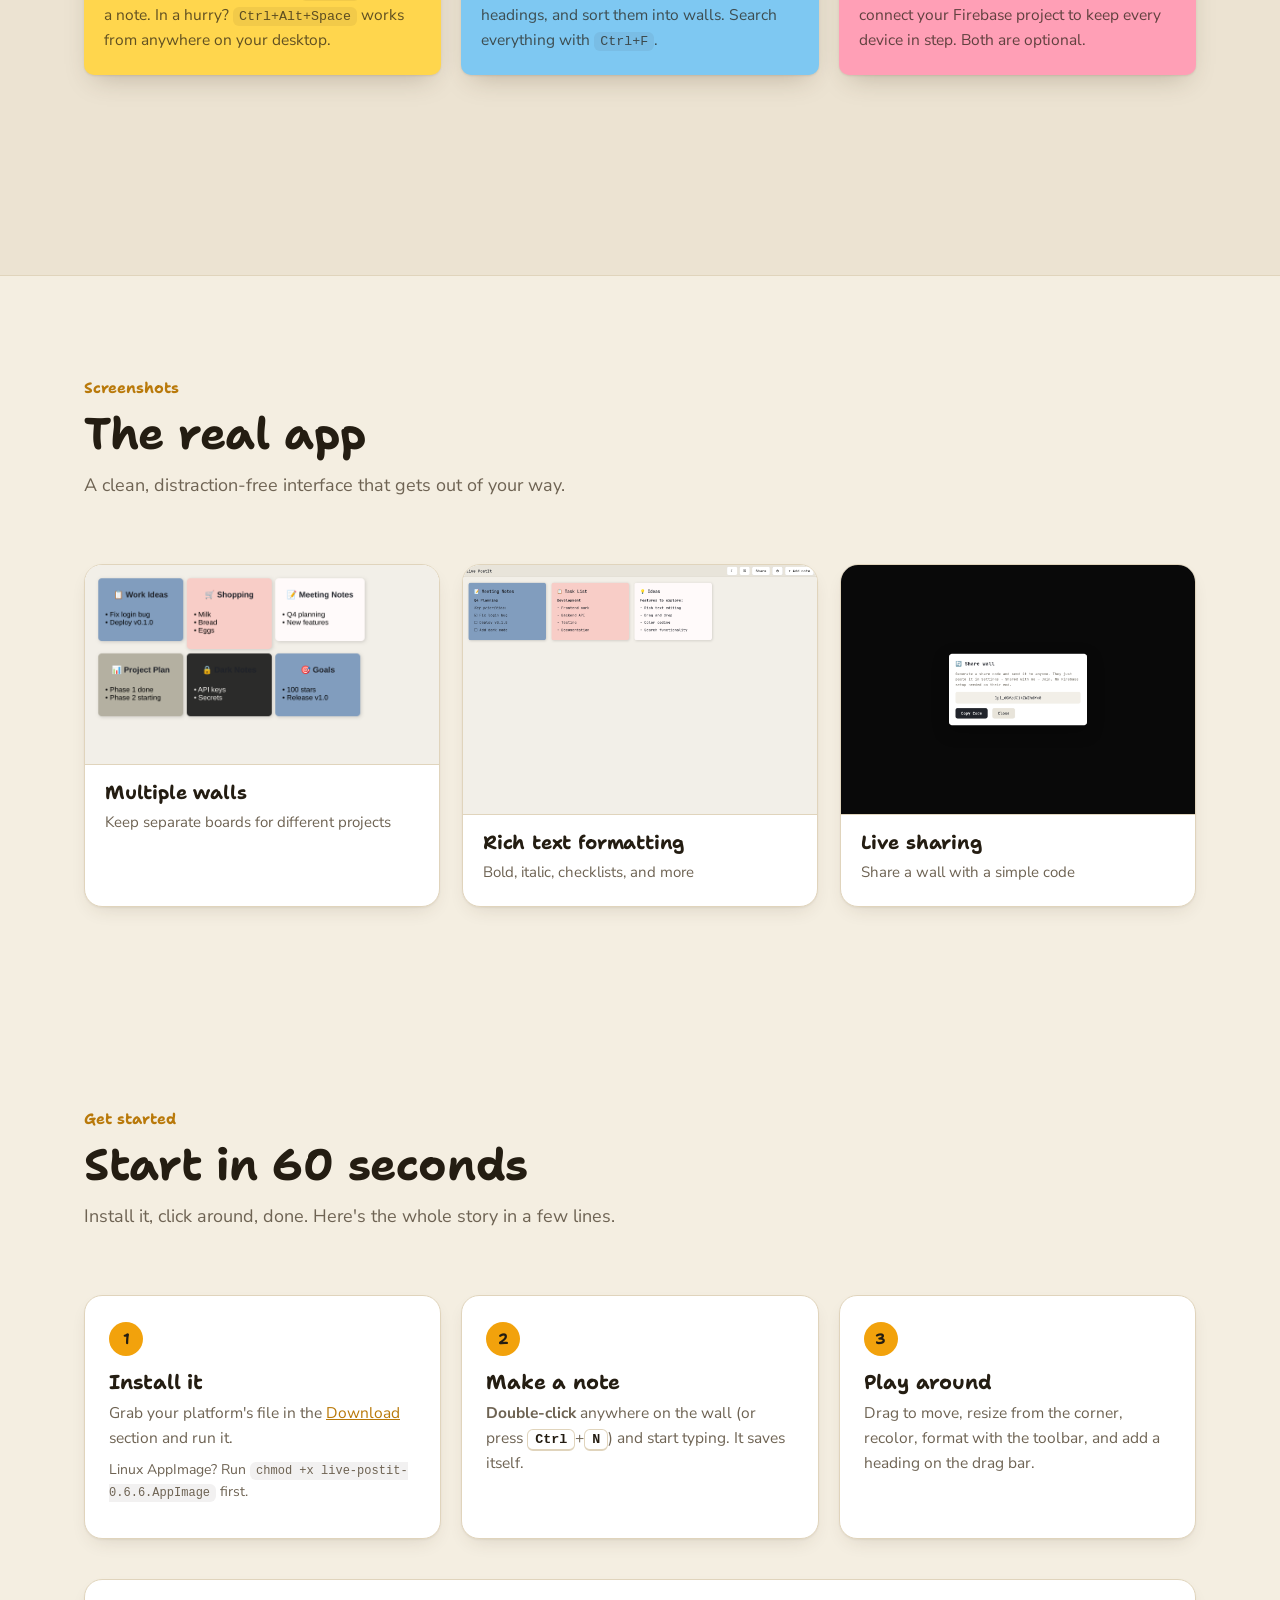
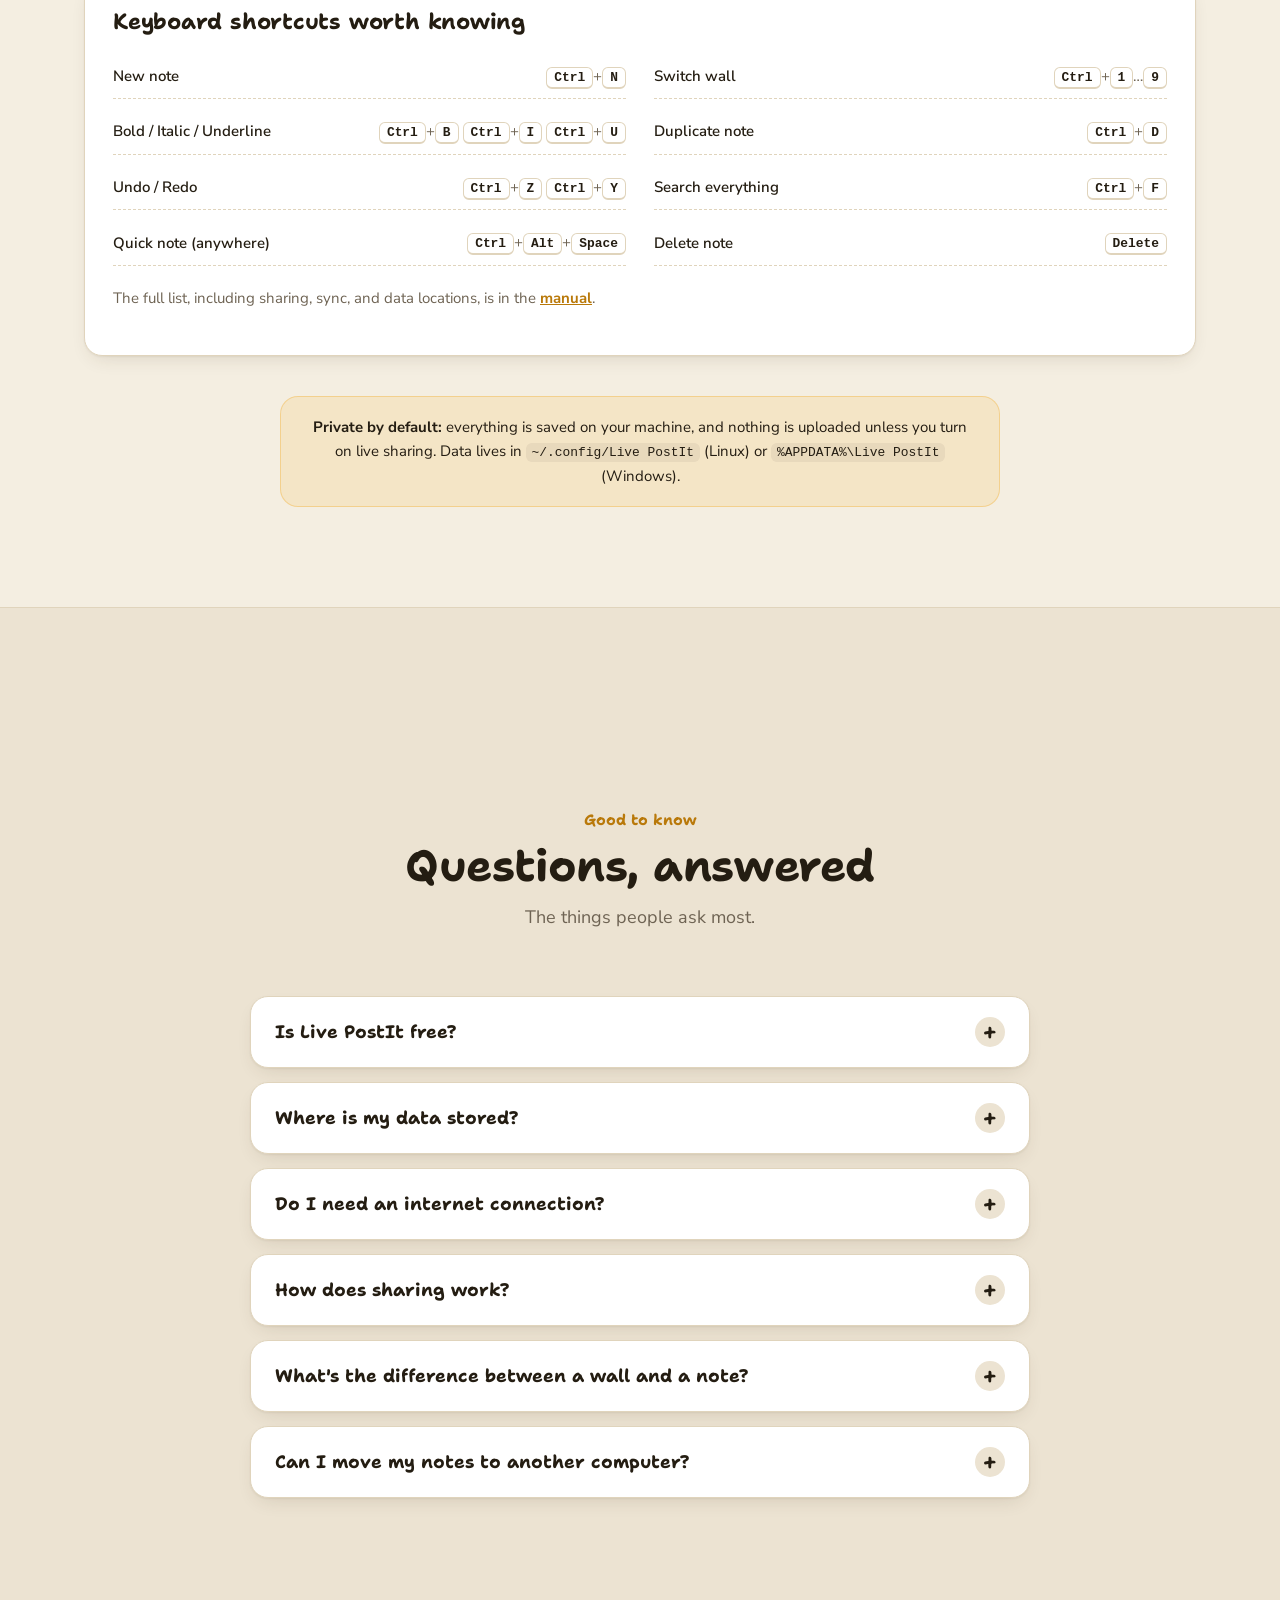
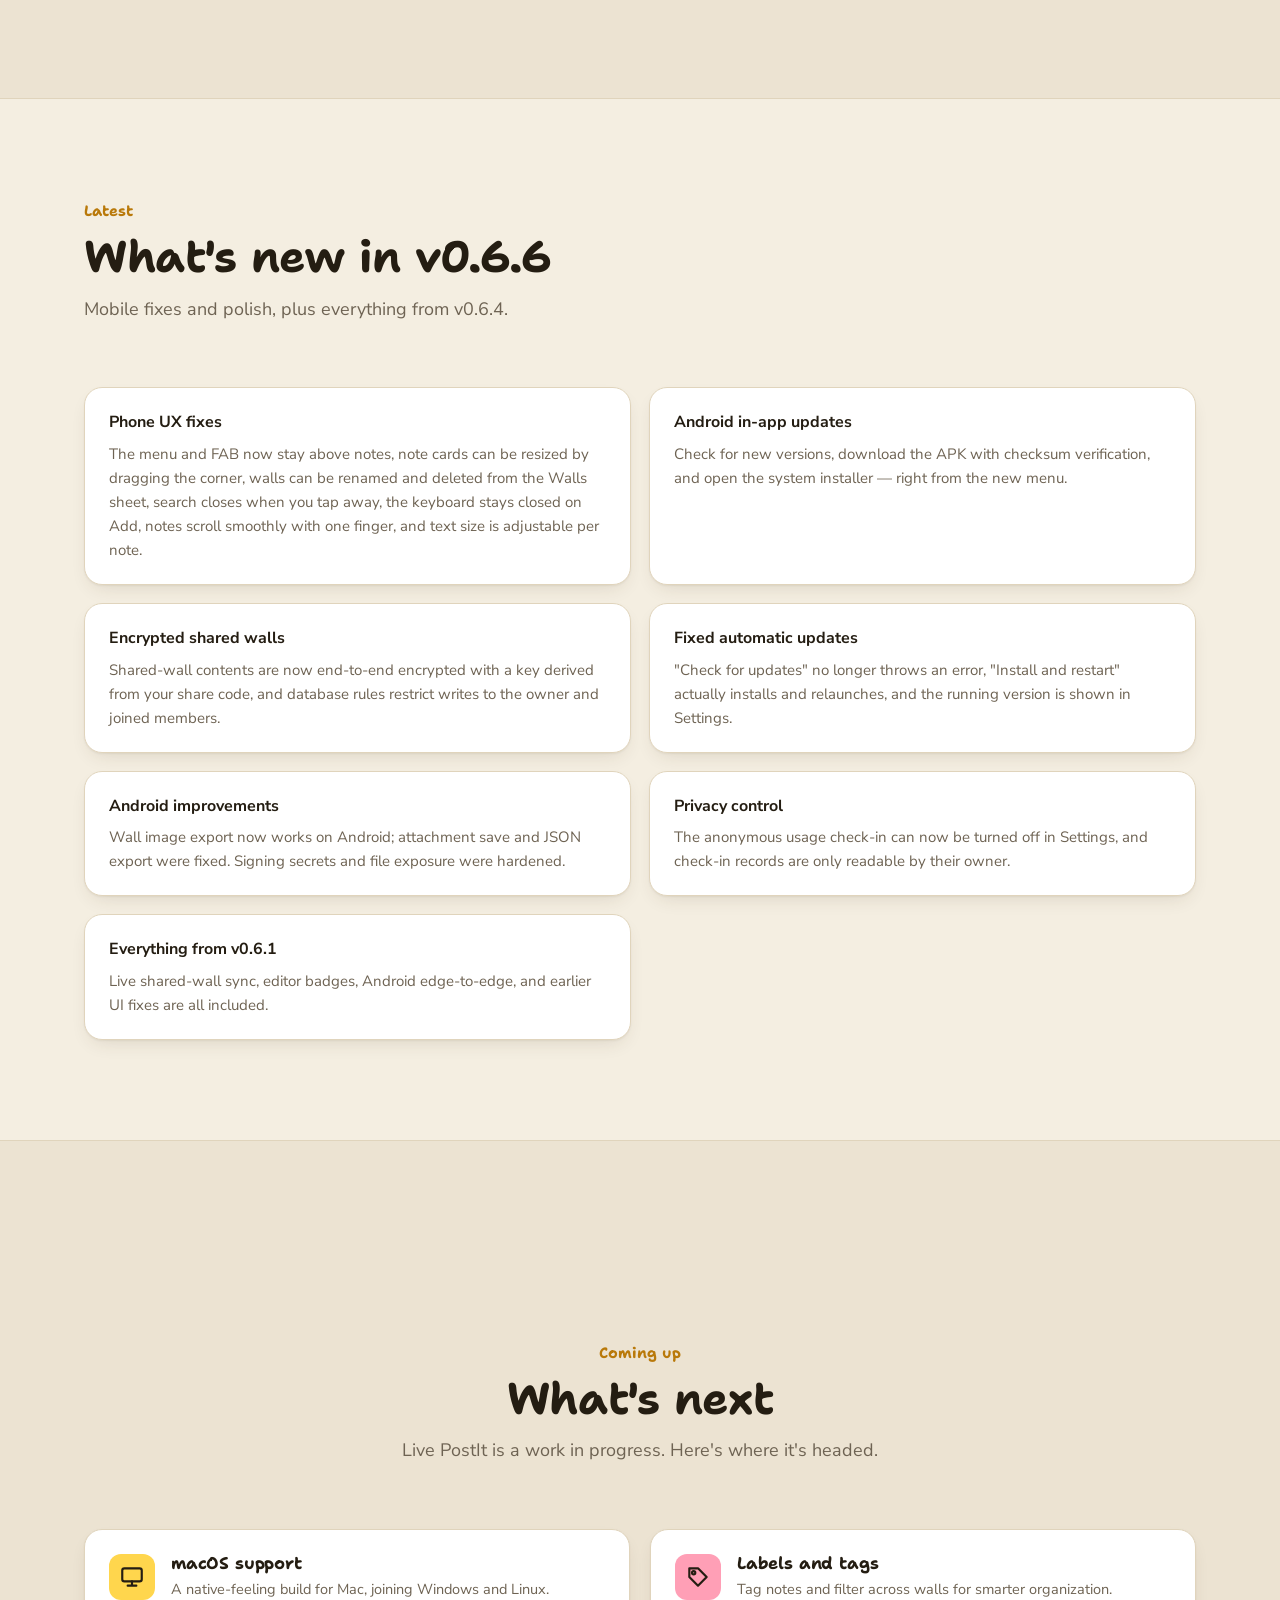
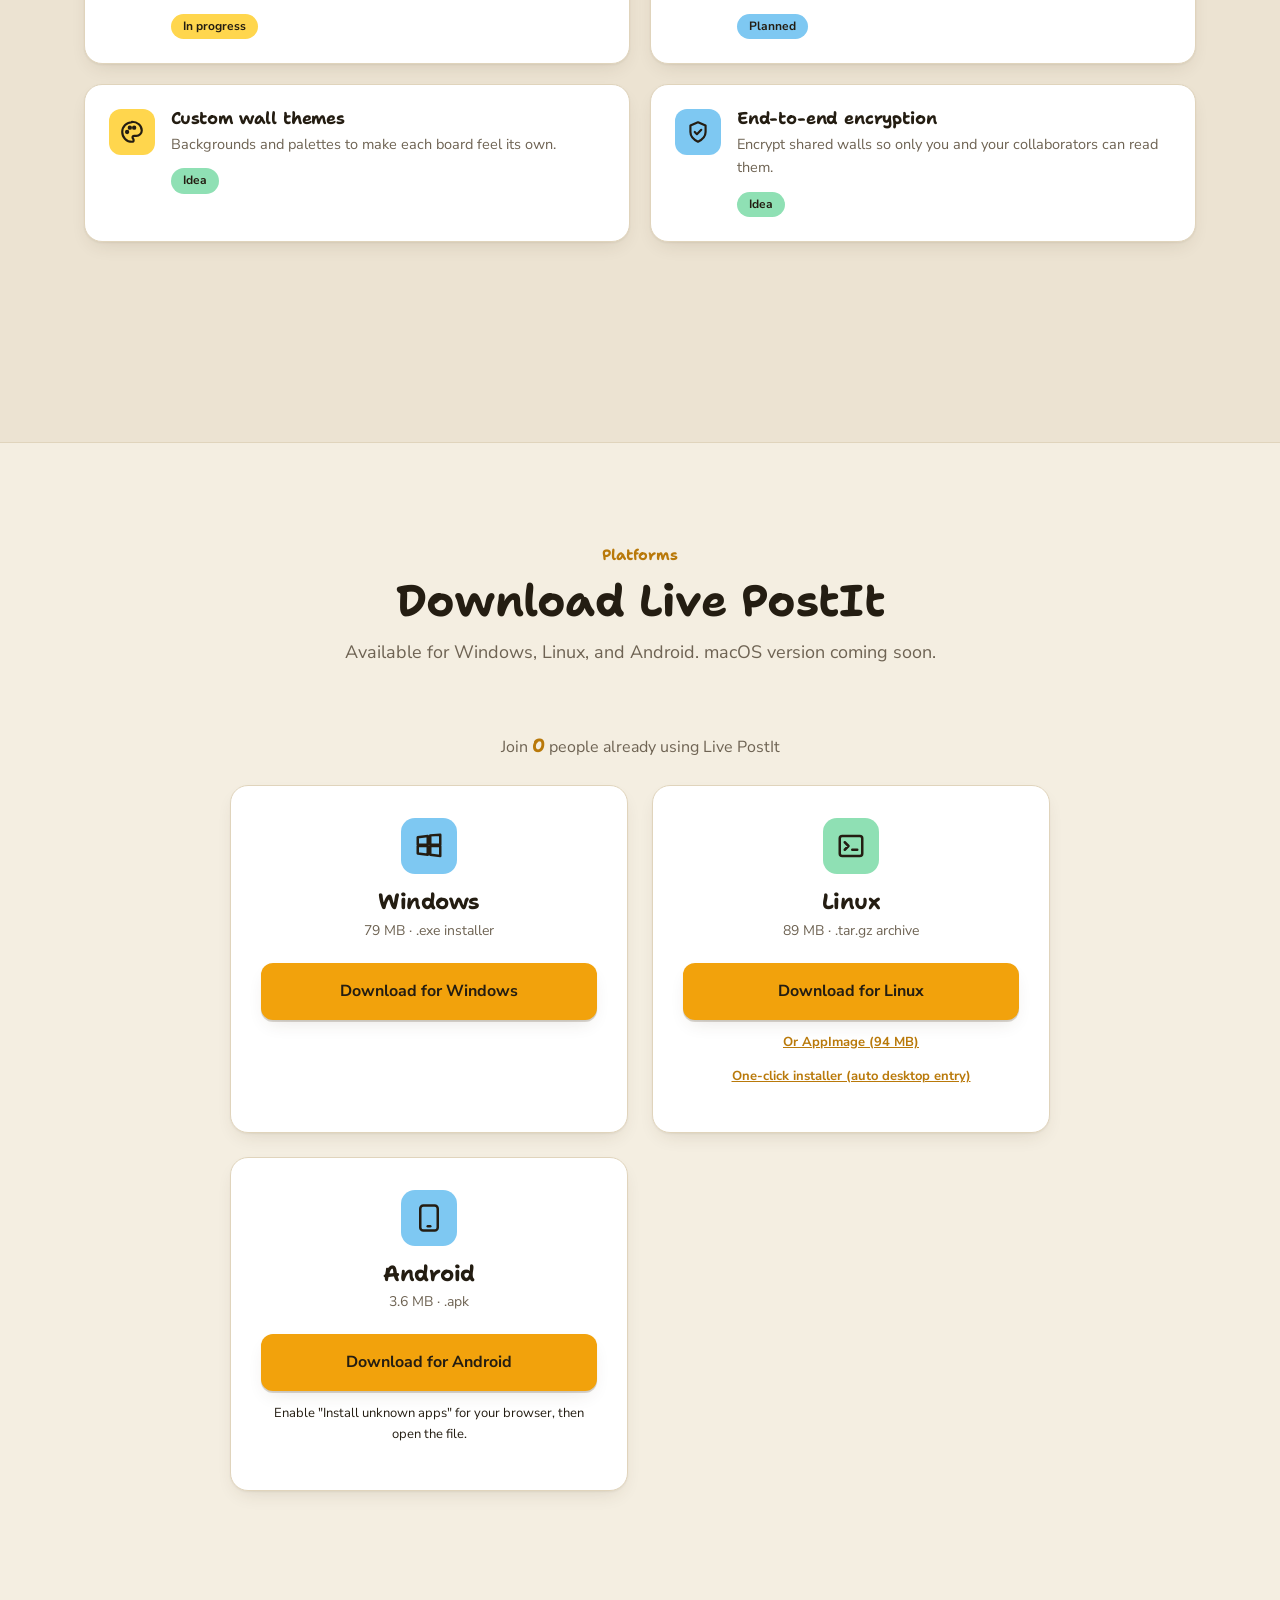
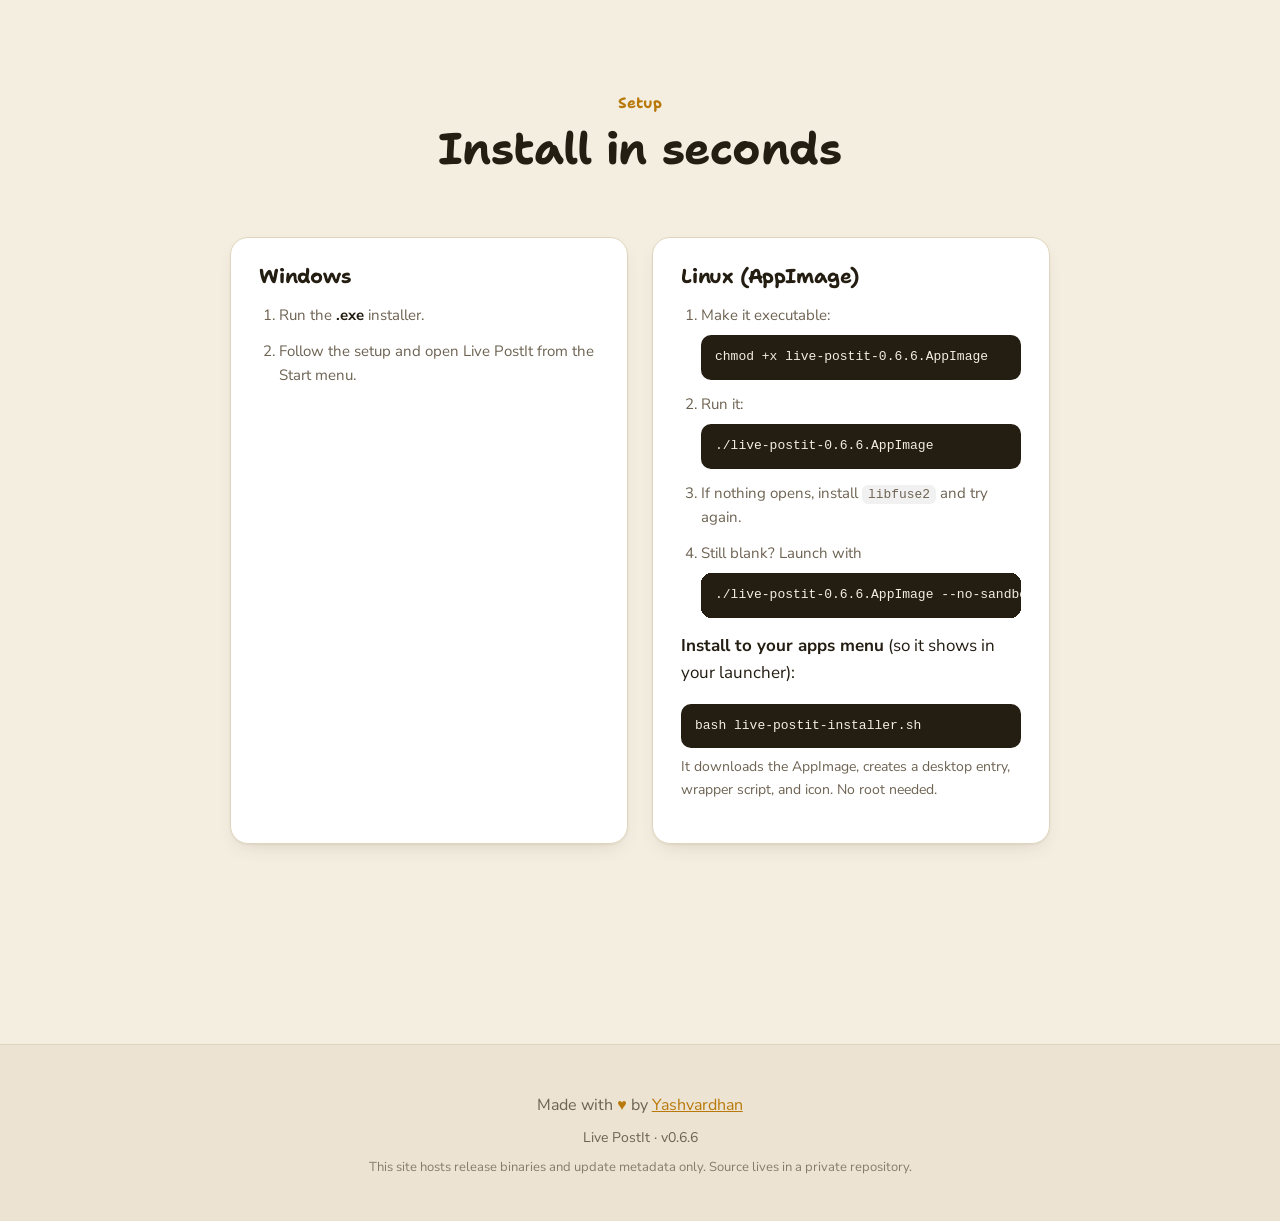
==== commit 6b3aef1b: "v0.6.6: harden Android menu/Settings and add native-feeling motion" ====
--- a/index.html
+++ b/index.html
@@ -55,7 +55,7 @@
 
         <div class="hero-wall" aria-hidden="true">
           <div class="note sun">
-            <div class="note-text">Ship v0.6.5</div>
+            <div class="note-text">Ship v0.6.6</div>
             <span class="note-tag">today</span>
           </div>
           <div class="note sky">
@@ -246,7 +246,7 @@
             <div class="guide-num">1</div>
             <h3>Install it</h3>
             <p>Grab your platform's file in the <a href="#download">Download</a> section and run it.</p>
-            <p class="guide-tip">Linux AppImage? Run <code>chmod +x live-postit-0.6.5.AppImage</code> first.</p>
+            <p class="guide-tip">Linux AppImage? Run <code>chmod +x live-postit-0.6.6.AppImage</code> first.</p>
           </div>
           <div class="guide-step reveal">
             <div class="guide-num">2</div>
@@ -319,7 +319,7 @@
       <section class="section">
         <div class="section-head reveal">
           <span class="eyebrow">Latest</span>
-          <h2>What's new in v0.6.5</h2>
+          <h2>What's new in v0.6.6</h2>
           <p>Mobile fixes and polish, plus everything from v0.6.4.</p>
         </div>
         <ul class="changelog-list">
@@ -401,7 +401,7 @@
             </div>
             <h3>Windows</h3>
             <p class="dl-size">79 MB &middot; .exe installer</p>
-            <a href="assets/live-postit-Setup-0.6.5.exe" class="btn primary">Download for Windows</a>
+            <a href="assets/live-postit-Setup-0.6.6.exe" class="btn primary">Download for Windows</a>
           </div>
           <div class="download-card reveal">
             <div class="dl-icon" style="background: var(--note-mint);">
@@ -409,8 +409,8 @@
             </div>
             <h3>Linux</h3>
             <p class="dl-size">89 MB &middot; .tar.gz archive</p>
-            <a href="assets/live-postit-0.6.5.tar.gz" class="btn primary">Download for Linux</a>
-            <p class="dl-alt"><a href="assets/live-postit-0.6.5.AppImage">Or AppImage (94 MB)</a></p>
+            <a href="assets/live-postit-0.6.6.tar.gz" class="btn primary">Download for Linux</a>
+            <p class="dl-alt"><a href="assets/live-postit-0.6.6.AppImage">Or AppImage (94 MB)</a></p>
             <p class="dl-alt"><a href="assets/live-postit-installer.sh">One-click installer (auto desktop entry)</a></p>
           </div>
           <div class="download-card reveal">
@@ -419,7 +419,7 @@
             </div>
             <h3>Android</h3>
             <p class="dl-size">3.6 MB &middot; .apk</p>
-            <a href="assets/live-postit-0.6.5.apk" class="btn primary">Download for Android</a>
+            <a href="assets/live-postit-0.6.6.apk" class="btn primary">Download for Android</a>
             <p class="dl-alt">Enable "Install unknown apps" for your browser, then open the file.</p>
           </div>
         </div>
@@ -442,14 +442,14 @@
             <h3>Linux (AppImage)</h3>
             <ol>
               <li>Make it executable:
-                <pre>chmod +x live-postit-0.6.5.AppImage</pre>
+                <pre>chmod +x live-postit-0.6.6.AppImage</pre>
               </li>
               <li>Run it:
-                <pre>./live-postit-0.6.5.AppImage</pre>
+                <pre>./live-postit-0.6.6.AppImage</pre>
               </li>
               <li>If nothing opens, install <code>libfuse2</code> and try again.</li>
               <li>Still blank? Launch with
-                <pre>./live-postit-0.6.5.AppImage --no-sandbox --disable-gpu</pre>
+                <pre>./live-postit-0.6.6.AppImage --no-sandbox --disable-gpu</pre>
               </li>
             </ol>
             <p style="margin-top:14px;"><strong>Install to your apps menu</strong> (so it shows in your launcher):</p>
@@ -467,7 +467,7 @@
           Made with <span class="heart">&hearts;</span> by
           <a href="https://github.com/outlander420" target="_blank" rel="noopener">Yashvardhan</a>
         </p>
-        <p>Live PostIt &middot; v0.6.5</p>
+        <p>Live PostIt &middot; v0.6.6</p>
         <p class="fine">This site hosts release binaries and update metadata only. Source lives in a private repository.</p>
       </div>
     </footer>
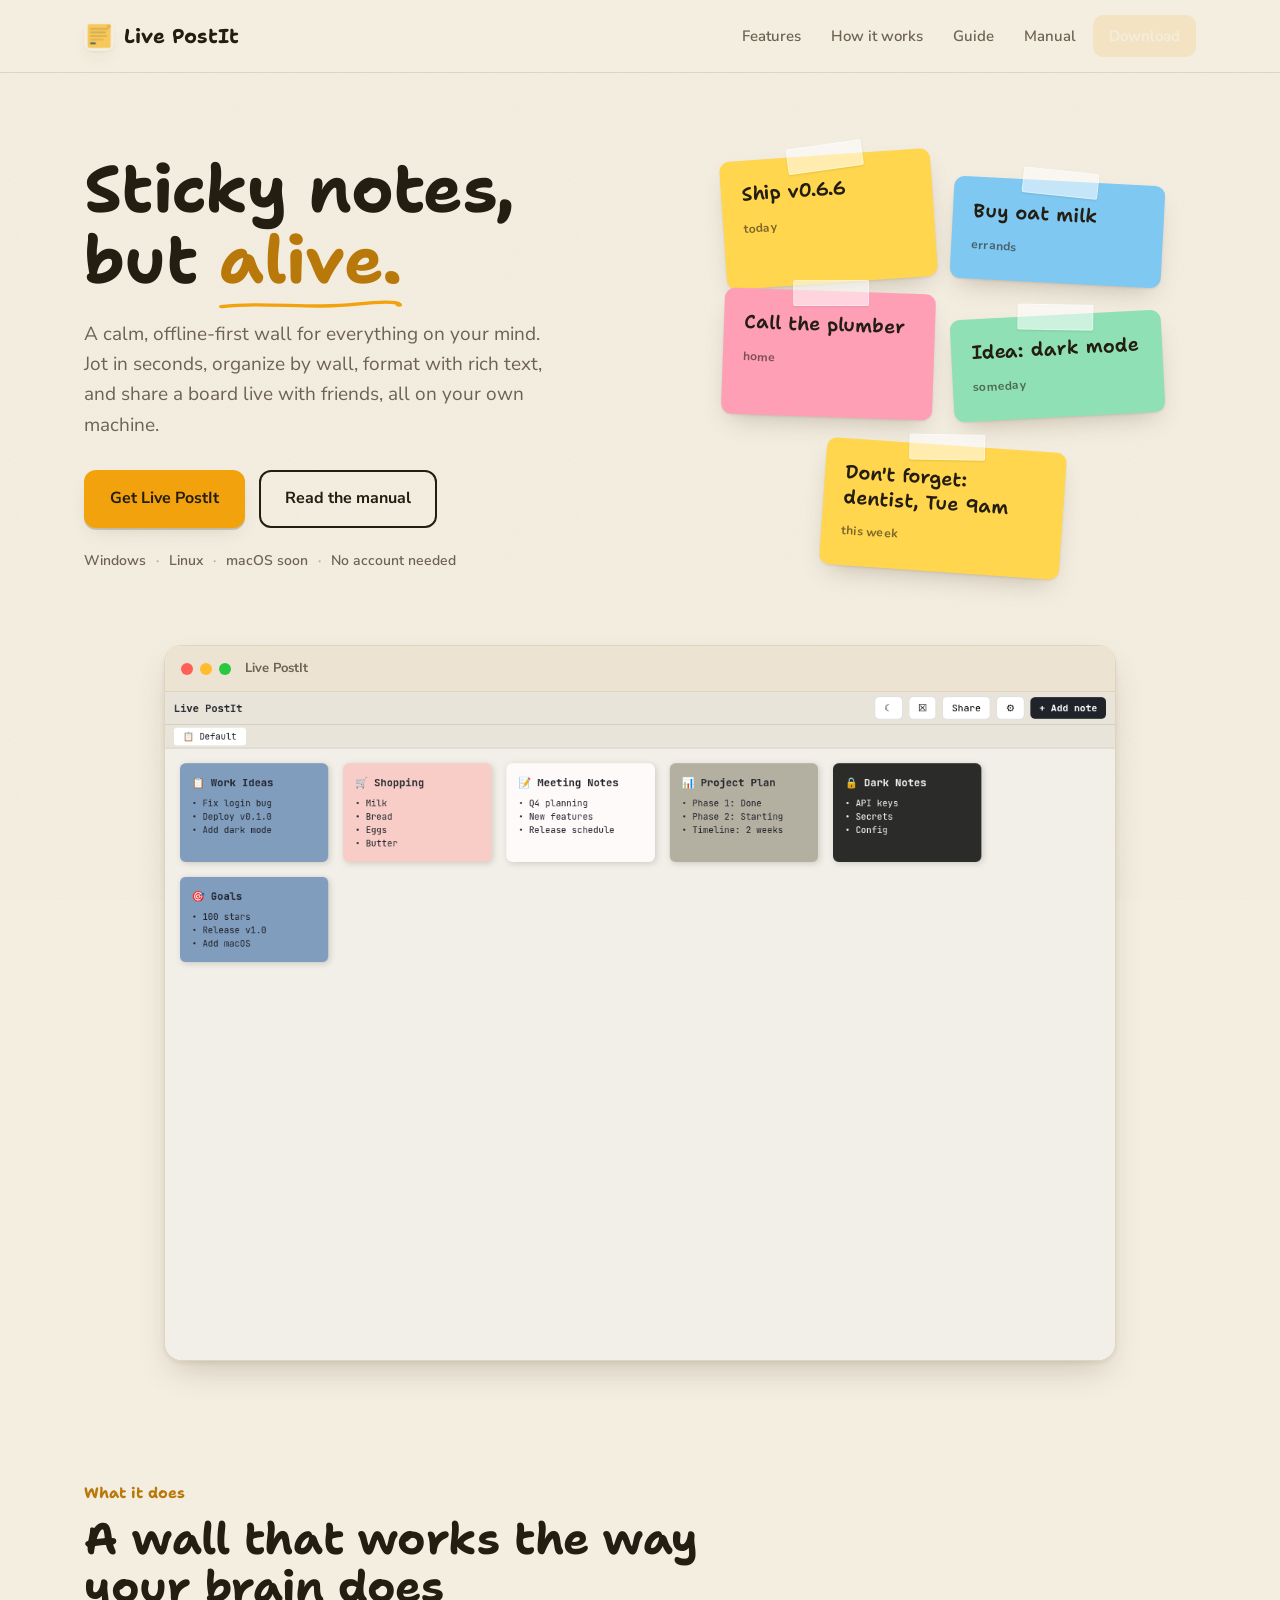
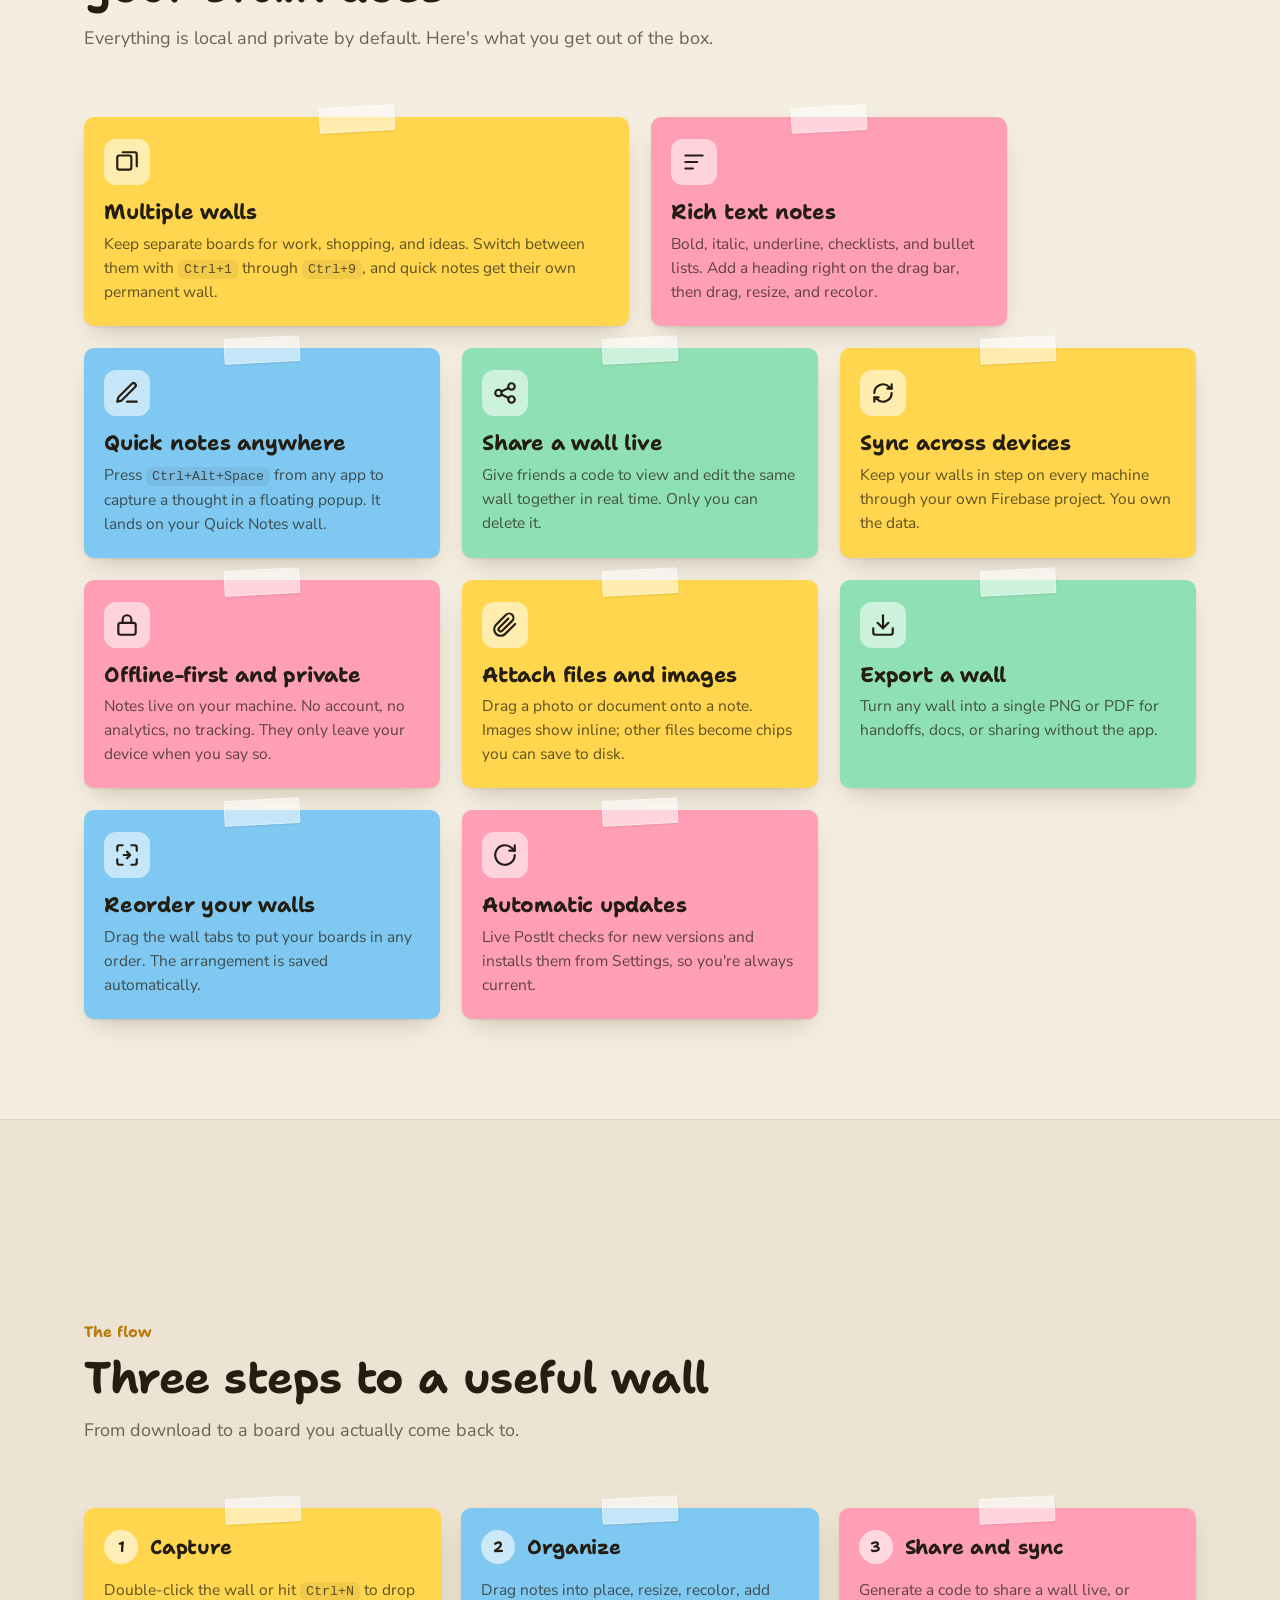
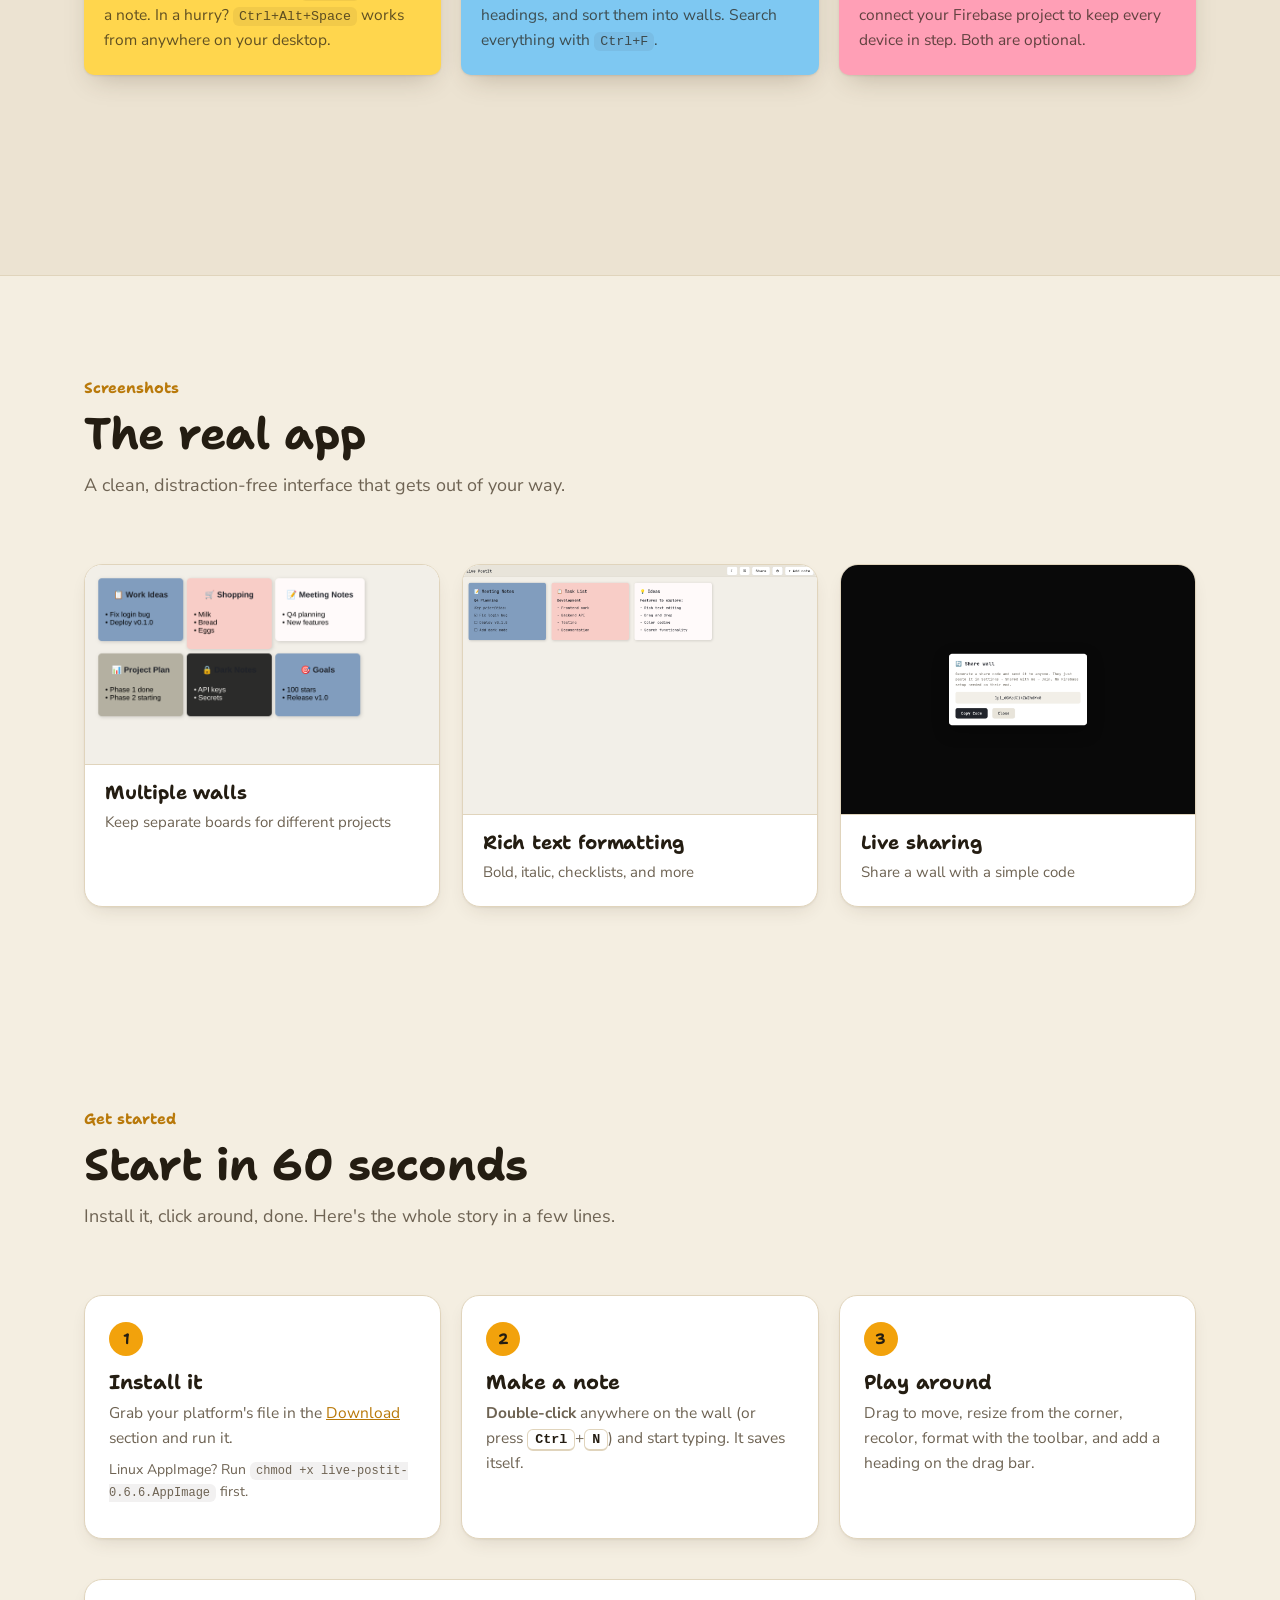
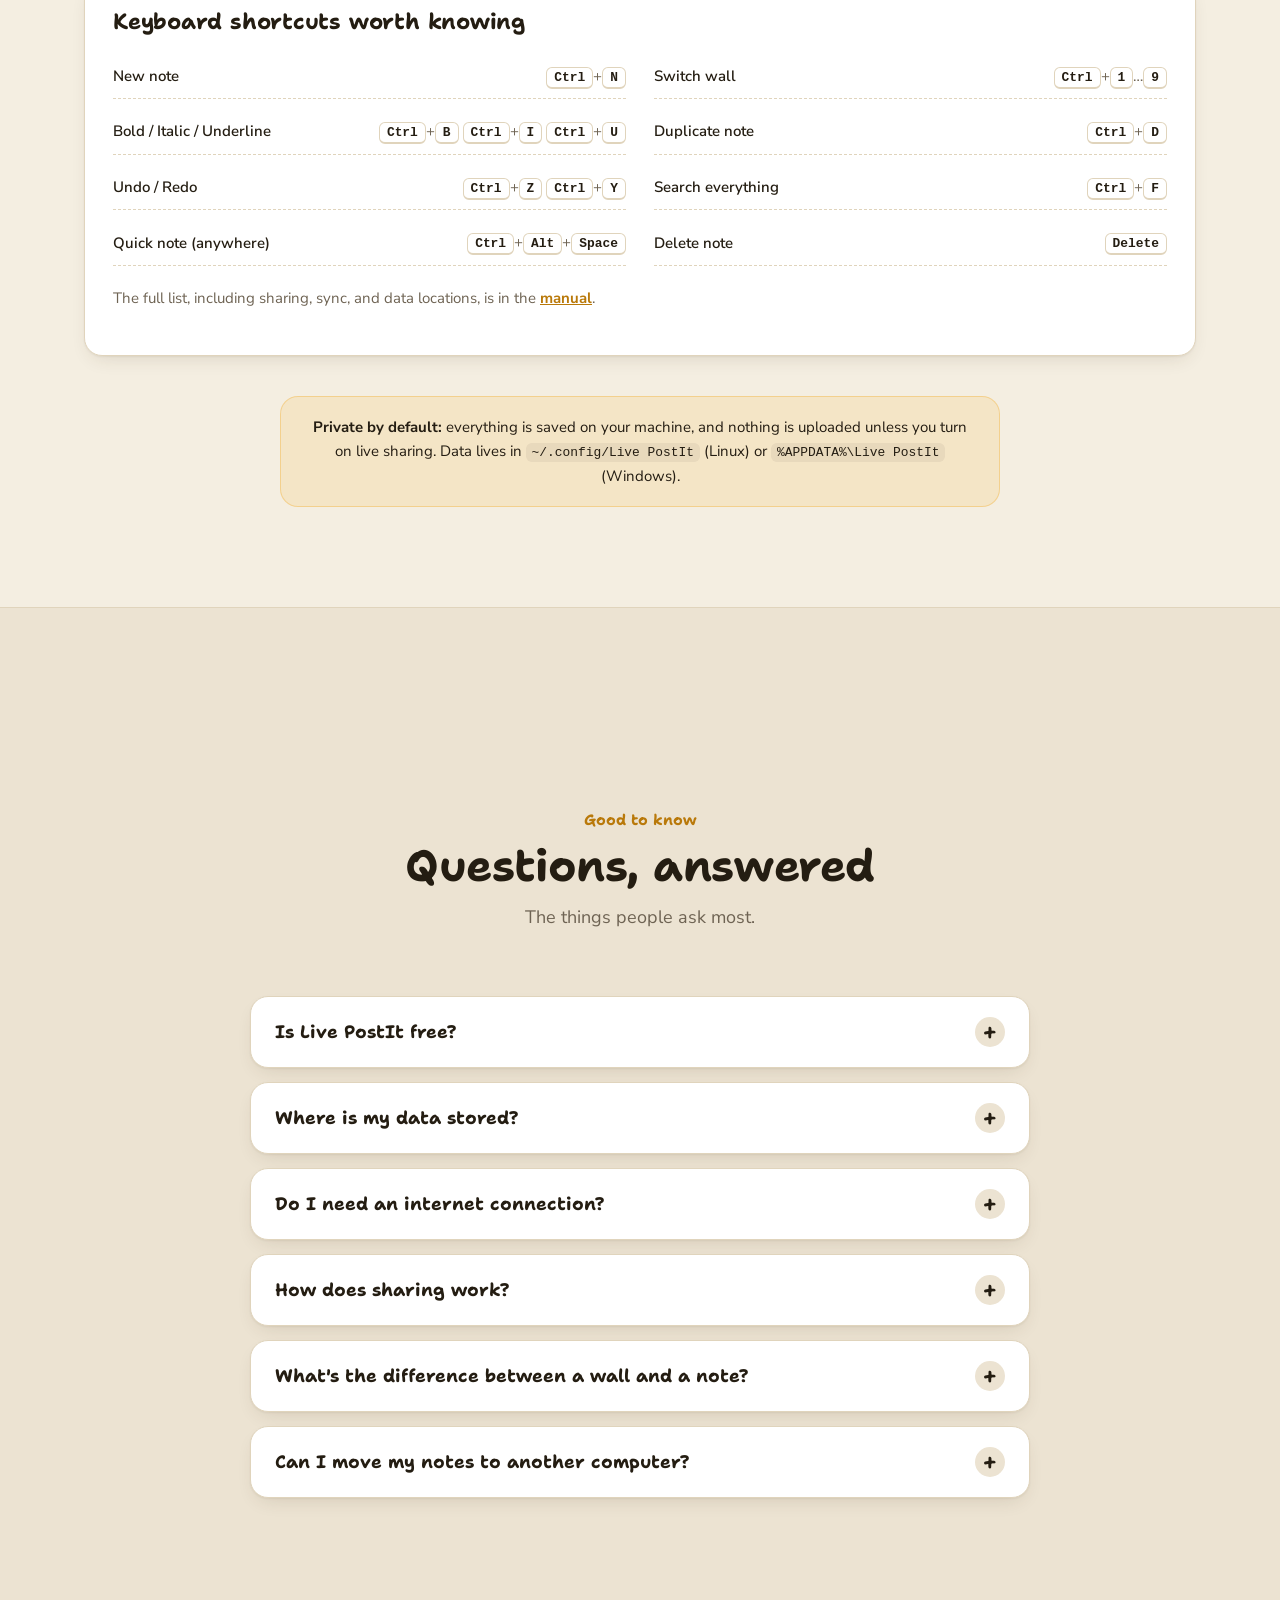
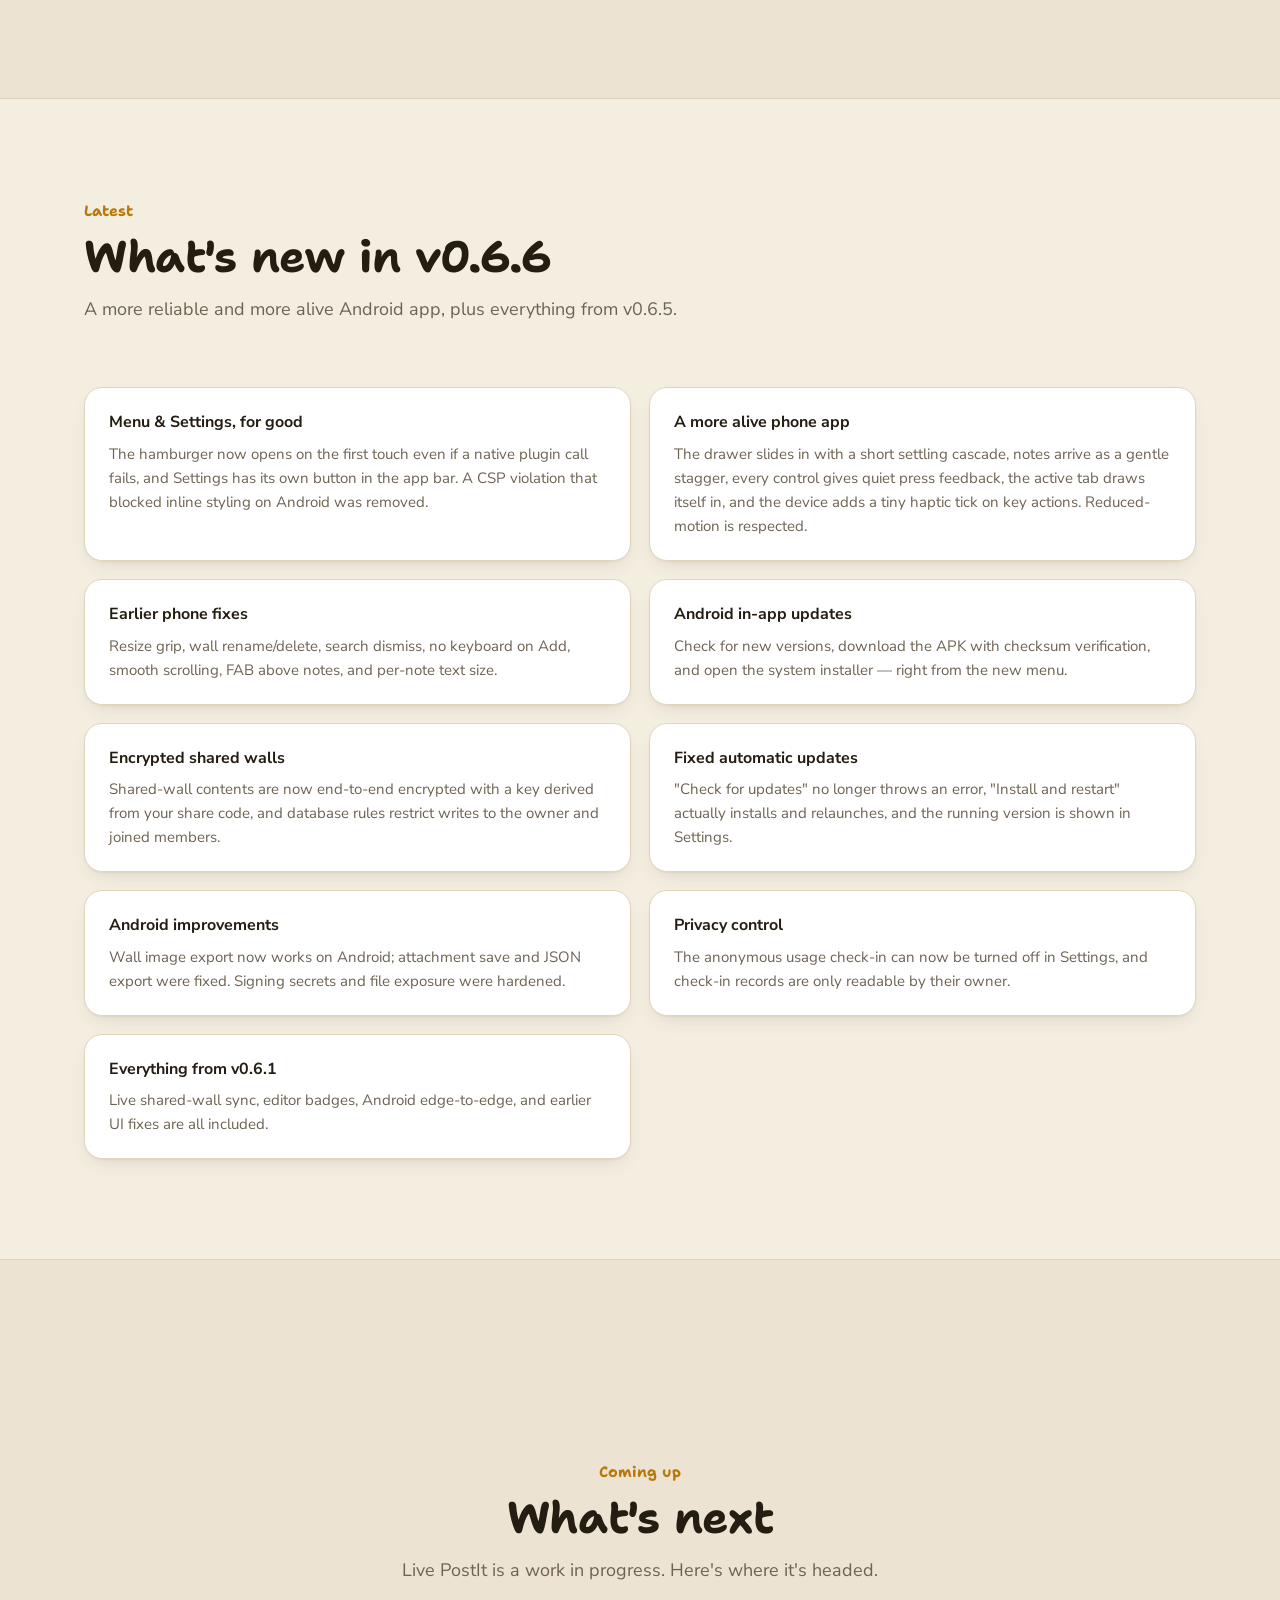
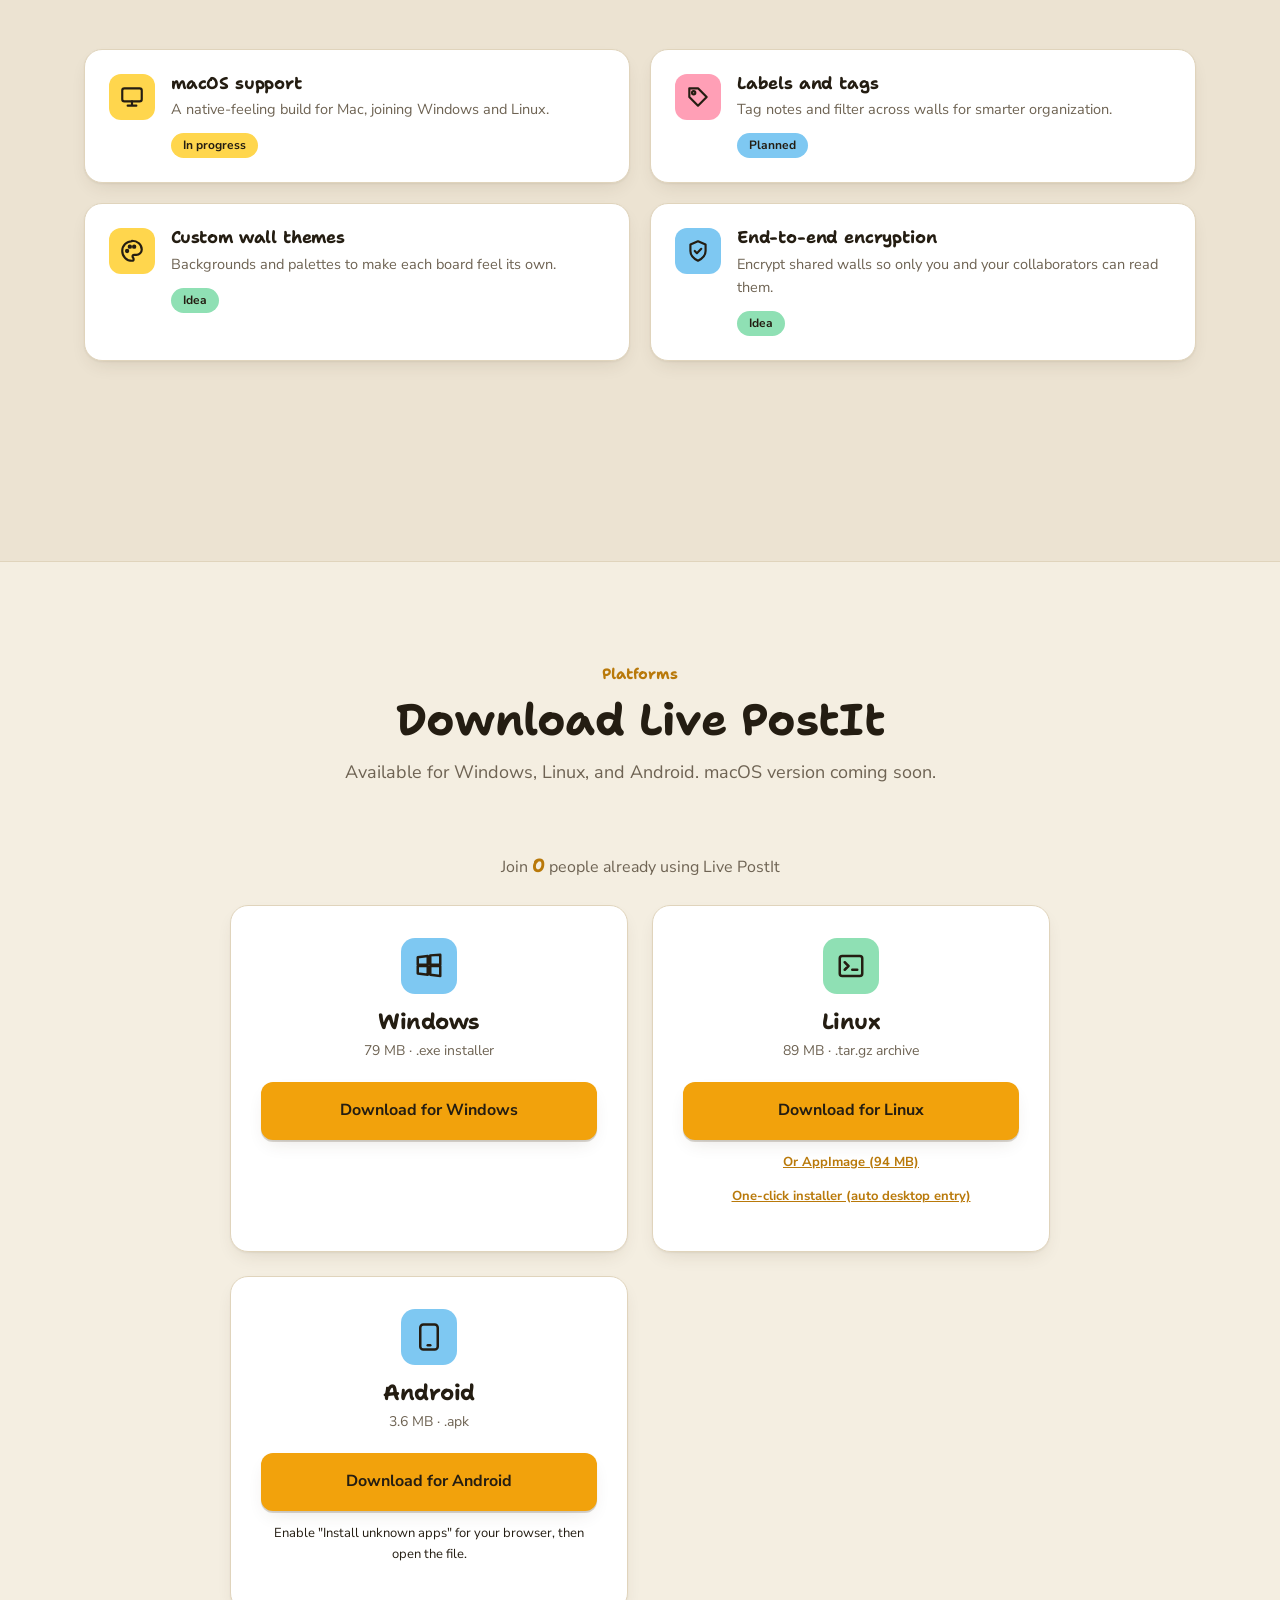
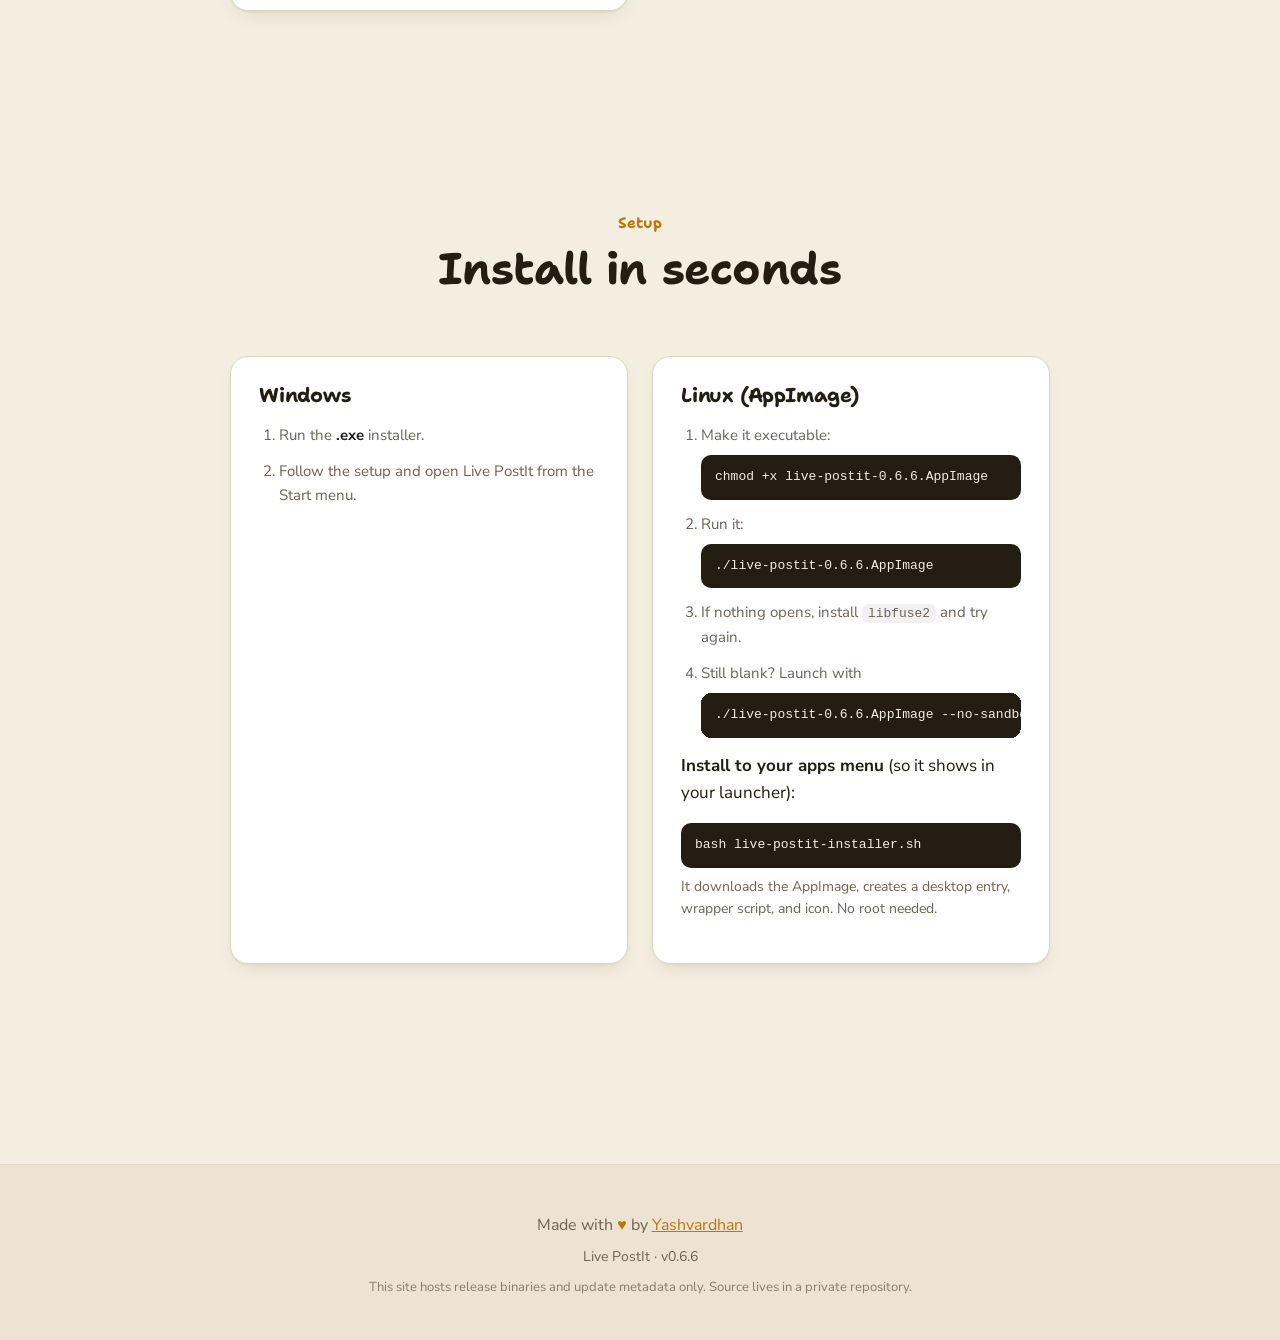
==== commit 1ffedde6: "v0.6.6: update release notes" ====
--- a/index.html
+++ b/index.html
@@ -320,10 +320,12 @@
         <div class="section-head reveal">
           <span class="eyebrow">Latest</span>
           <h2>What's new in v0.6.6</h2>
-          <p>Mobile fixes and polish, plus everything from v0.6.4.</p>
+          <p>A more reliable and more alive Android app, plus everything from v0.6.5.</p>
         </div>
         <ul class="changelog-list">
-          <li class="reveal"><strong>Phone UX fixes</strong>The menu and FAB now stay above notes, note cards can be resized by dragging the corner, walls can be renamed and deleted from the Walls sheet, search closes when you tap away, the keyboard stays closed on Add, notes scroll smoothly with one finger, and text size is adjustable per note.</li>
+          <li class="reveal"><strong>Menu &amp; Settings, for good</strong>The hamburger now opens on the first touch even if a native plugin call fails, and Settings has its own button in the app bar. A CSP violation that blocked inline styling on Android was removed.</li>
+          <li class="reveal"><strong>A more alive phone app</strong>The drawer slides in with a short settling cascade, notes arrive as a gentle stagger, every control gives quiet press feedback, the active tab draws itself in, and the device adds a tiny haptic tick on key actions. Reduced-motion is respected.</li>
+          <li class="reveal"><strong>Earlier phone fixes</strong>Resize grip, wall rename/delete, search dismiss, no keyboard on Add, smooth scrolling, FAB above notes, and per-note text size.</li>
           <li class="reveal"><strong>Android in-app updates</strong>Check for new versions, download the APK with checksum verification, and open the system installer — right from the new menu.</li>
           <li class="reveal"><strong>Encrypted shared walls</strong>Shared-wall contents are now end-to-end encrypted with a key derived from your share code, and database rules restrict writes to the owner and joined members.</li>
           <li class="reveal"><strong>Fixed automatic updates</strong>"Check for updates" no longer throws an error, "Install and restart" actually installs and relaunches, and the running version is shown in Settings.</li>
